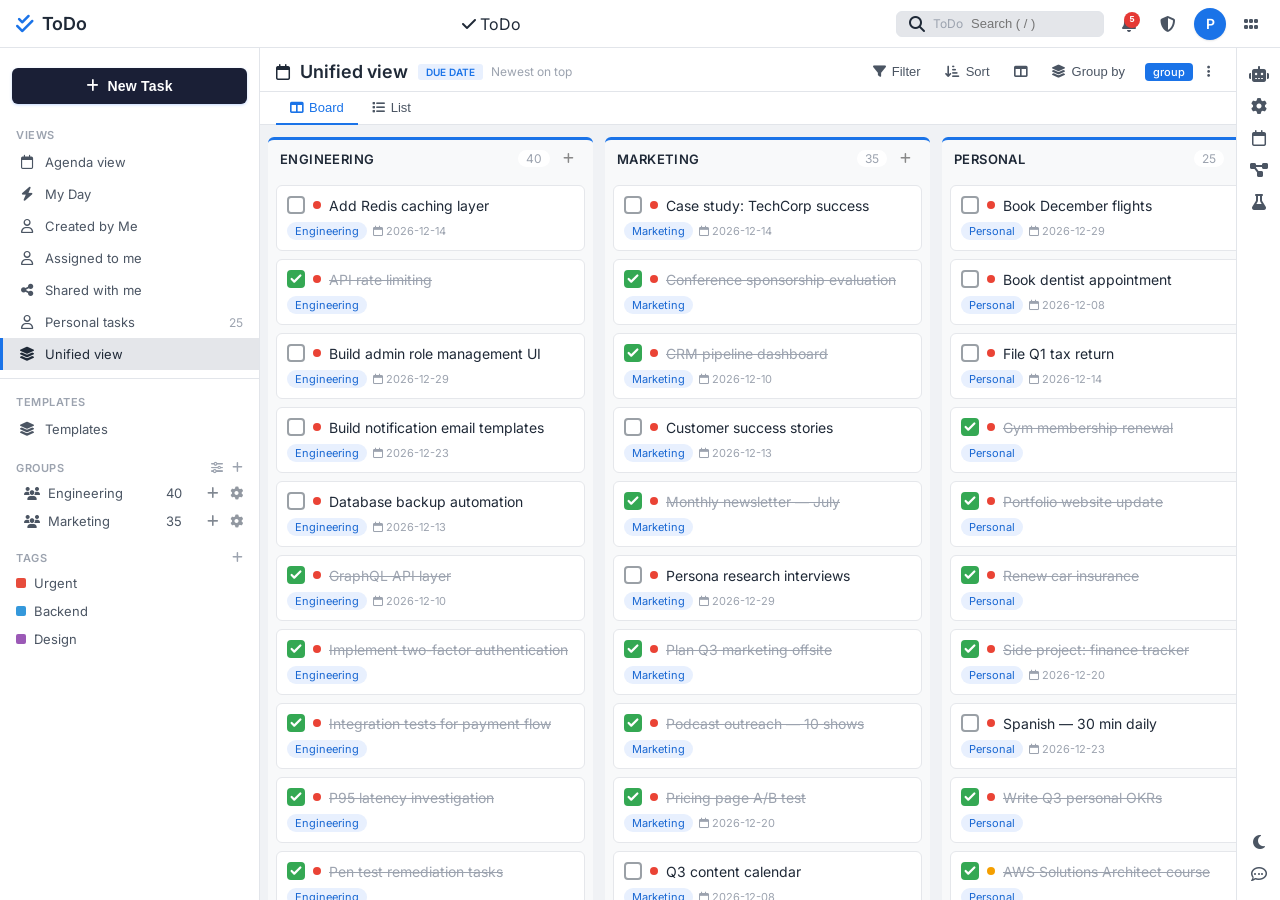
==== index.html @ c6b95e82 "Add no-cache meta tags to index.html Prevents the browser from serving a stale cached page (the app " ====
<!DOCTYPE html>
<html lang="en">
<head>
  <meta charset="UTF-8">
  <meta name="viewport" content="width=device-width, initial-scale=1.0">
  <meta http-equiv="Cache-Control" content="no-cache, no-store, must-revalidate">
  <meta http-equiv="Pragma" content="no-cache">
  <meta http-equiv="Expires" content="0">
  <title>ToDo</title>
  <link rel="stylesheet" href="styles.css?v=20260617d">
  <link rel="stylesheet" href="settings.css?v=20260617d">
  <link rel="stylesheet" href="approval.css?v=20260617d">
    <link rel="stylesheet" href="auth.css?v=20260617d">
  <link rel="stylesheet" href="admin.css?v=20260617d">
  <link rel="stylesheet" href="https://cdnjs.cloudflare.com/ajax/libs/font-awesome/6.5.1/css/all.min.css">
  <link rel="stylesheet" href="rbac.css?v=20260617d">
</head>
<body>
  <script>
    (function() {
      var t = localStorage.getItem('shadow-theme');
      if (t === 'dark') document.body.classList.add('dark-theme');
      else if (!t) localStorage.setItem('shadow-theme', 'light');
    })();
  </script>
  <header class="top-header">
    <div class="header-left">
      <i class="fa-solid fa-check-double logo-icon"></i>
      <span class="app-title">ToDo</span>
    </div>
    <div class="header-center">
      <div class="tab-bar">
        <span class="tab-item active"><i class="fa-solid fa-check"></i> ToDo</span>
      </div>
    </div>
    <div class="header-right">
      <div class="search-box">
        <i class="fa-solid fa-magnifying-glass"></i>
        <span>ToDo</span>
        <input type="text" placeholder="Search ( / )" id="searchInput">
      </div>
      <div class="notif-wrap">
              <button class="icon-btn" id="notifBellBtn" title="Notifications" aria-haspopup="true" aria-expanded="false"><i class="fa-solid fa-bell"></i><span class="badge" id="notifBadge" hidden>0</span></button>
              <div class="notif-panel" id="notifPanel" hidden role="menu" aria-label="Notifications">
                <div class="notif-header">
                  <span>Notifications</span>
                  <div class="notif-header-actions">
                    <button class="link-btn" id="notifMarkAllRead">Mark all read</button>
                    <button class="link-btn" id="notifClearAll">Clear</button>
                  </div>
                </div>
                <ul class="notif-list" id="notifList"></ul>
                <div class="notif-empty" id="notifEmpty">You're all caught up</div>
              </div>
            </div>
      <div class="avatar" title="Profile">P</div>
      <button class="icon-btn" title="Apps"><i class="fa-solid fa-grip"></i></button>
    </div>
  </header>
  <div class="app-container">
    <nav class="sidebar" id="sidebar">
      <button class="new-task-btn" id="newTaskBtn"><i class="fa-solid fa-plus"></i> New Task</button>
      <div class="sidebar-section">
        <div class="section-title">VIEWS</div>
        <div class="nav-item" data-view="agenda"><i class="fa-regular fa-calendar"></i> Agenda view</div>
        <div class="nav-item" data-view="myday"><i class="fa-solid fa-bolt"></i> My Day</div>
        <div class="nav-item" data-view="createdbyme"><i class="fa-regular fa-user"></i> Created by Me</div>
        <div class="nav-item" data-view="assignedtome"><i class="fa-regular fa-user"></i> Assigned to me</div>
        <div class="nav-item has-count" data-view="sharedwithme"><i class="fa-solid fa-share-nodes"></i> Shared with me <span class="count" id="sharedWithMeCount">0</span></div>
        <div class="nav-item has-count" data-view="personal"><i class="fa-regular fa-user"></i> Personal tasks <span class="count" id="personalCount">0</span></div>
        <div class="nav-item" data-view="unified"><i class="fa-solid fa-layer-group"></i> Unified view</div>
      </div>
      <div class="sidebar-section">
        <div class="section-title">GROUPS <span class="section-actions"><i class="fa-solid fa-sliders"></i> <i class="fa-solid fa-plus" id="addGroupBtn"></i></span></div>
        <div id="groupsList"></div>
      </div>
      <div class="sidebar-section">
        <div class="section-title">TAGS <span class="section-actions"><i class="fa-solid fa-plus" id="addTagBtn"></i></span></div>
        <div id="tagsList"></div>
      </div>
    </nav>
    <main class="main-content" id="mainContent">
      <div class="toolbar">
        <div class="toolbar-left">
          <i class="fa-regular fa-calendar"></i>
          <span class="view-title" id="viewTitle">Agenda</span>
          <span class="sort-info" id="sortInfo">
            <span class="sort-badge" id="sortLabel">DUE DATE</span>
            <span class="sort-direction">Newest on top</span>
          </span>
        </div>
        <div class="toolbar-right">
          <button class="toolbar-btn" id="filterBtn"><i class="fa-solid fa-filter"></i> Filter</button>
          <button class="toolbar-btn" id="sortBtn"><i class="fa-solid fa-arrow-down-short-wide"></i> Sort</button>
          <button class="toolbar-btn" id="manageFieldsBtn"><i class="fa-solid fa-table-columns"></i></button>
          <button class="toolbar-btn" id="groupByBtn" title="Group by" style="display:none"><i class="fa-solid fa-layer-group"></i> Group by</button><span class="sort-chip" id="groupByChip" style="display:none"></span><button class="toolbar-btn" id="moreActionsBtn"><i class="fa-solid fa-ellipsis-vertical"></i></button>
        </div>
      </div>
      <div class="view-tabs">
        <button class="view-tab active" data-viewtype="board"><i class="fa-solid fa-columns"></i> Board</button>
        <button class="view-tab" data-viewtype="list"><i class="fa-solid fa-list"></i> List</button>
      </div>
      <div class="board-view" id="boardView">
        <div class="board-columns" id="boardArea"></div>
      </div>
      <div class="list-view" id="listView" style="display:none;">
        <div class="list-header" id="listHeader">
          <div class="list-col task-title-col">TASK TITLE</div>
          <div class="list-col assignee-col">ASSIGNEE</div>
          <div class="list-col status-col">STATUS</div>
          <div class="list-col due-date-col">DUE DATE</div>
          <div class="list-col created-date-col">CREATED DATE</div>
          <div class="list-col category-col">CATEGORY</div>
        </div>
        <div id="listArea"><div class="list-body"></div></div>
      </div>
    </main>
    <!-- Task Detail Modal Overlay -->
    <!-- Task Detail Side Panel -->
<div class="task-detail-modal-overlay" id="taskDetailModalOverlay" style="display:none;"><div class="task-detail-panel" id="taskDetailPanel"><div class="tdp-header"><div class="tdp-header-actions"><button class="icon-btn" title="Repeat"><i class="fa-solid fa-repeat"></i></button><button class="icon-btn" id="detailAttachBtn" title="Attachments"><i class="fa-solid fa-paperclip"></i></button><button class="icon-btn" id="detailTagsBtn" title="Tags"><i class="fa-solid fa-tag"></i></button><button class="icon-btn" id="detailMoreBtn" title="More options"><i class="fa-solid fa-ellipsis-vertical"></i></button><button class="icon-btn" id="detailCloseBtn" title="Close"><i class="fa-solid fa-xmark"></i></button></div></div><div class="tdp-body"><h2 class="tdp-title" id="detailTitle" contenteditable="true" spellcheck="false">Task Title</h2><div class="tdp-meta-row"><span class="tdp-meta-label">Status</span><select class="tdp-select tdp-status-select" id="detailStatus"><option value="Open">Open</option><option value="In Progress">In Progress</option><option value="Fixed">Fixed</option><option value="Completed">Completed</option><option value="Closed">Closed</option></select></div><div class="tdp-meta-row"><span class="tdp-meta-label">Assignee</span><div class="tdp-assignee"><div class="avatar-sm" id="detailAssigneeAvatar"><div></div></div><span id="detailAssignee" class="tdp-assignee-name">Unassigned</span></div></div><div class="tdp-meta-row"><span class="tdp-meta-label">Start Date</span><div class="tdp-date-value clickable" id="detailStartDate">Not set</div></div><div class="tdp-meta-row"><span class="tdp-meta-label">Due Date</span><div class="tdp-date-value clickable" id="detailDueDate">Not set</div></div><div class="tdp-meta-row"><span class="tdp-meta-label">Group</span><button class="tdp-meta-chip" id="detailGroup">No group</button></div><div class="tdp-meta-row"><span class="tdp-meta-label">Category</span><button class="tdp-meta-chip" id="detailCategory">General</button></div><div class="tdp-meta-row"><span class="tdp-meta-label">Priority</span><button class="tdp-meta-chip tdp-priority-chip" id="detailPriority">None</button></div><div class="tdp-meta-row"><span class="tdp-meta-label">Tags</span><div id="detailTagsContainer"><span id="detailTagsDisplay"></span></div></div><div class="tdp-meta-row"><span class="tdp-meta-label">Reminder</span><button class="tdp-meta-chip" id="detailReminderBtn"><i class="fa-regular fa-calendar-check"></i> Set reminder</button></div><div class="tdp-meta-row" id="detailRecurrenceDisplay" style="display:none;"><span class="tdp-meta-label">Repeat</span><span class="tdp-meta-value"></span></div><div class="tdp-meta-row" id="detailReminderDisplay" style="display:none;"><span class="tdp-meta-label">Remind</span><span class="tdp-meta-value"></span></div><hr class="tdp-divider"/><div class="tdp-section"><div class="tdp-section-label"><i class="fa-solid fa-align-left"></i> Description</div><textarea id="detailDesc" class="tdp-textarea" placeholder="Add a description..." rows="3"></textarea></div><div class="tdp-section"><div class="tdp-section-label"><i class="fa-regular fa-note-sticky"></i> Notes</div><textarea id="detailNotes" class="tdp-textarea" placeholder="Add notes..." rows="3"></textarea></div><div class="tdp-section"><div class="tdp-section-label"><i class="fa-solid fa-paperclip"></i> Attachments</div><div id="detailAttachments" class="tdp-attachments-list"></div></div><div class="tdp-section"><div class="tdp-section-label"><i class="fa-solid fa-list-check"></i> Subtasks</div><ul id="subtasksList" class="tdp-subtasks-list"></ul><div class="tdp-add-subtask"><i class="fa-solid fa-plus"></i><input type="text" id="newSubtaskInput" class="tdp-subtask-input" placeholder="Add a subtask..."/></div></div><div class="tdp-section"><div class="tdp-section-label"><i class="fa-solid fa-clock-rotate-left"></i> Timeline</div><div id="timelineList" class="tdp-timeline-list"></div></div><div class="tdp-section tdp-invitee-section" id="invitees-bar"><button class="tdp-meta-chip" id="inviteeRefuseBtn" style="display:none;">Decline</button><button class="tdp-meta-chip tdp-invite-btn" id="inviteeAddBtn"><i class="fa-solid fa-user-plus"></i> Invite</button></div></div><div class="tdp-comment-bar"><div class="avatar-sm"><div></div></div><input type="text" id="commentInput" class="tdp-comment-input" placeholder="Write a comment..."/><button class="icon-btn tdp-emoji-btn" title="Emoji">&#128512;</button></div></div></div>
<aside class="right-sidebar">
      <button class="icon-btn" title="Ask Zia"><i class="fa-solid fa-robot"></i></button>
      <button class="icon-btn" id="settingsBtn" title="Settings" onclick="document.getElementById('settingsOverlay').style.display='flex'"><i class="fa-solid fa-gear"></i></button>
      <button class="icon-btn" title="Calendar"><i class="fa-regular fa-calendar"></i></button>
      <button class="icon-btn" title="Workflow" id="workflowBtn"><i class="fa-solid fa-diagram-project"></i></button>
      <button class="icon-btn" title="Playground" id="playgroundBtn"><i class="fa-solid fa-flask"></i></button>
      <div class="sidebar-spacer"></div>
      <button class="icon-btn theme-toggle" id="themeToggle" id="themeToggleBtn" title="Toggle theme"><i class="fa-solid fa-moon"></i></button>
      <button class="icon-btn" title="Feedback"><i class="fa-regular fa-comment-dots"></i></button>
    </aside>
  </div>
  <!-- New Task Modal -->
  <!-- Create / Edit Task Modal -->

<div class="modal-overlay" id="groupModal" style="display:none;">
    <div class="modal-content small-modal">
      <h3>Create Group</h3>
      <input type="text" id="groupNameInput" placeholder="Group name" class="modal-input">
      <div class="modal-footer"><button class="save-btn" id="saveGroupBtn">Create</button><button class="cancel-btn" id="cancelGroupBtn">Cancel</button></div>
    </div>
  </div>
  <div class="modal-overlay" id="tagModal" style="display:none;">
    <div class="modal-content small-modal">
      <h3>Create Tag</h3>
      <input type="text" id="tagNameInput" placeholder="Tag name" class="modal-input">
      <div class="color-picker">
        <span class="color-dot" data-color="#e67e22" style="background:#e67e22"></span>
        <span class="color-dot" data-color="#e74c3c" style="background:#e74c3c"></span>
        <span class="color-dot" data-color="#9b59b6" style="background:#9b59b6"></span>
        <span class="color-dot" data-color="#2ecc71" style="background:#2ecc71"></span>
        <span class="color-dot" data-color="#3498db" style="background:#3498db"></span>
        <span class="color-dot selected" data-color="#e67e22" style="background:#e67e22"></span>
      </div>
      <div class="modal-footer"><button class="save-btn" id="saveTagBtn">Create</button><button class="cancel-btn" id="cancelTagBtn">Cancel</button></div>
    </div>
  </div>
  <div class="dropdown-menu" id="sortDropdown" style="display:none;">
    <div class="dropdown-title">Sort by</div>
    <div class="dropdown-item" data-sort="dueDate">Due Date</div>
    <div class="dropdown-item" data-sort="createdTime">Created Time</div>
    <div class="dropdown-item" data-sort="priority">Priority</div>
    <div class="dropdown-item" data-sort="title">Title</div>
    <div class="dropdown-divider"></div>
    <div class="dropdown-item" data-direction="desc"><i class="fa-solid fa-arrow-down"></i> Newest on top</div>
    <div class="dropdown-item" data-direction="asc"><i class="fa-solid fa-arrow-up"></i> Oldest on top</div>
  </div>
  <div class="dropdown-menu" id="statusDropdown" style="display:none;">
    <div class="dropdown-item status-option" data-status="Open">Open</div>
    <div class="dropdown-item status-option" data-status="In Progress">In Progress</div>
    <div class="dropdown-item status-option" data-status="Fixed">Fixed</div>
    <div class="dropdown-item status-option" data-status="Closed">Closed</div>
  </div>
  <div class="dropdown-menu" id="priorityDropdown" style="display:none;">
    <div class="dropdown-item priority-option" data-priority="None">None</div>
    <div class="dropdown-item priority-option" data-priority="Low"><i class="fa-solid fa-exclamation" style="color:#3498db"></i> Low</div>
    <div class="dropdown-item priority-option" data-priority="Medium"><i class="fa-solid fa-exclamation" style="color:#e67e22"></i> Medium</div>
    <div class="dropdown-item priority-option" data-priority="High"><i class="fa-solid fa-exclamation" style="color:#e74c3c"></i> High</div>
  </div>
  <!-- New Task Modal -->
<div id="taskModal">
  <div class="ntm-box">
    <div class="ntm-topbar">
      <div class="ntm-status-wrap" id="ntmStatusWrap">
        <button class="ntm-status-btn" id="ntmStatusBtn">Open <i class="fa-solid fa-chevron-down" style="font-size:9px"></i></button>
        <div class="ntm-status-menu" id="ntmStatusMenu">
          <input class="ntm-status-search" id="ntmStatusSearch" placeholder="Search status..." type="text">
          <div id="ntmStatusList"></div>
        </div>
      </div>
      <div class="ntm-assignee-chip" id="ntmAssigneeChip">
        <div id="ntmAssigneeAvatar" style="width:28px;height:28px;border-radius:50%;display:flex;align-items:center;justify-content:center;font-weight:600;font-size:12px;color:#fff;background:#4285f4;flex-shrink:0">P</div>
        <div class="ntm-assignee-label"><span>Assigned to</span><strong id="ntmAssigneeName">Pradeep</strong></div>
      </div>
      <div class="ntm-date-chip">
        <span>Start Date</span>
        <span class="ntm-date-val" id="ntmStartVal">Yet to set</span>
      </div>
      <div class="ntm-divider"></div>
      <div class="ntm-date-chip">
        <span>Due Date</span>
        <span class="ntm-date-val" id="ntmDueVal">Yet to set</span>
      </div>
      <div class="ntm-topbar-spacer"></div>
      <div class="ntm-topbar-actions">
        <div class="ntm-tag-btn-wrap">
          <button class="ntm-icon-btn" id="ntmTagBtn" title="Tags"><i class="fa-solid fa-tag"></i></button>
          <div class="ntm-tags-dropdown" id="ntmTagsDropdown">
            <input class="ntm-tags-search" id="ntmTagsSearch" placeholder="Search tags..." type="text">
            <div id="ntmTagsList"></div>
          </div>
        </div>
        <button class="ntm-icon-btn" id="modalRecurBtn" title="Recurrence"><i class="fa-solid fa-repeat"></i></button>
        <button class="ntm-icon-btn" id="modalAttachBtn" title="Attach file"><i class="fa-solid fa-paperclip"></i></button>
        <button class="ntm-icon-btn" id="ntmMoreBtn" title="More options"><i class="fa-solid fa-chevron-down"></i></button>
        <button class="ntm-icon-btn" id="ntmFavBtn" title="Favourite"><i class="fa-regular fa-heart"></i></button>
      </div>
      <button class="ntm-close-btn" id="closeModalBtn" title="Close"><i class="fa-solid fa-xmark"></i></button>
    </div>
    <div class="ntm-body">
      <div class="ntm-title-row">
        <i class="fa-regular fa-envelope ntm-title-icon"></i>
        <input type="text" class="ntm-title-input" id="modalTaskTitle" placeholder="Task Title, @mention assignee">
      </div>
      <div class="ntm-tags-bar" id="ntmTagsBar" style="padding-left:25px;margin-bottom:6px;"></div>
      <div class="ntm-chips-row">
        <span class="ntm-chip-label">in</span>
        <div style="position:relative">
          <button class="ntm-group-chip" id="ntmGroupBtn">
            <i class="fa-solid fa-users" style="font-size:10px"></i>
            <span id="ntmGroupLabel">Personal tasks</span>
            <i class="fa-solid fa-chevron-down ntm-chip-caret"></i>
          </button>
          <div class="ntm-dropdown" id="ntmGroupDropdown">
            <input class="ntm-dropdown-search" id="ntmGroupSearch" placeholder="Search groups..." type="text">
            <div id="ntmGroupList"></div>
          </div>
        </div>
        <span class="ntm-chip-sep">|</span>
        <span class="ntm-chip-label">under</span>
        <div style="position:relative">
          <button class="ntm-cat-chip" id="ntmCatBtn">
            <span id="ntmCatLabel">General</span>
            <i class="fa-solid fa-chevron-down ntm-chip-caret"></i>
          </button>
          <div class="ntm-dropdown" id="ntmCatDropdown">
            <input class="ntm-dropdown-search" id="ntmCatSearch" placeholder="Search categories..." type="text">
            <div id="ntmCatList"></div>
          </div>
        </div>
        <span class="ntm-chip-dot">*</span>
        <div style="position:relative">
          <button class="ntm-priority-chip" id="ntmPriorityBtn">
            <i class="fa-solid fa-circle-exclamation ntm-priority-icon medium" id="ntmPriorityIcon"></i>
            <span id="ntmPriorityLabel">Medium</span>
            <i class="fa-solid fa-chevron-down ntm-chip-caret"></i>
          </button>
          <div class="ntm-dropdown" id="ntmPriorityDropdown" style="min-width:130px">
            <div class="ntm-dropdown-item" data-val="High"><i class="fa-solid fa-circle-exclamation" style="color:#e53e3e"></i> High</div>
            <div class="ntm-dropdown-item" data-val="Medium"><i class="fa-solid fa-circle-exclamation" style="color:#e67e22"></i> Medium</div>
            <div class="ntm-dropdown-item" data-val="Low"><i class="fa-solid fa-circle-exclamation" style="color:#999"></i> Low</div>
            <div class="ntm-dropdown-item" data-val="None"><i class="fa-regular fa-circle" style="color:#999"></i> None</div>
          </div>
        </div>
        <span class="ntm-chip-sep">|</span>
        <button class="ntm-reminder-chip" id="modalReminderBtn">
          <i class="fa-regular fa-clock"></i>
          <span id="ntmReminderLabel">Set reminder</span>
        </button>
      </div>
      <div class="ntm-section">
        <div class="ntm-section-header"><i class="fa-solid fa-align-left"></i><span>Description</span></div>
        <textarea class="ntm-desc-textarea" id="modalDesc" placeholder="Description"></textarea>
      </div>
      <div class="ntm-section">
        <div class="ntm-subtasks-header">
          <i class="fa-solid fa-list-check" style="color:var(--text-muted);font-size:13px"></i>
          <span>Subtasks</span>
          <button class="ntm-subtask-add-btn" id="ntmSubtaskAddBtn" title="Add subtask">+</button>
        </div>
        <div id="ntmSubtasksList"></div>
        <div class="ntm-subtask-row-input">
          <span class="ntm-subtask-plus">+</span>
          <input type="text" class="ntm-subtask-input" id="modalSubtaskInput" placeholder="Subtask Title, @mention assignee">
          <div class="ntm-subtask-assignee-chip" id="ntmSubtaskAssignee">
            <div id="ntmSubtaskAvatar" style="width:22px;height:22px;border-radius:50%;display:flex;align-items:center;justify-content:center;font-size:10px;font-weight:600;color:#fff;background:#4285f4;flex-shrink:0">P</div>
            <span id="ntmSubtaskAssigneeName">Pradeep</span>
          </div>
        </div>
      </div>
    </div>
    <div class="ntm-footer">
      <button class="ntm-save-btn" id="modalSaveBtn">Save</button>
      <button class="ntm-cancel-btn" id="modalCancelBtn">Cancel</button>
    </div>
  </div>
  <select id="modalGroup" class="ntm-hidden"><option value="">Personal tasks</option></select>
  <select id="modalCategory" class="ntm-hidden"></select>
  <select id="modalAssignee" class="ntm-hidden"></select>
  <select id="modalPriority" class="ntm-hidden">
    <option value="High">High</option>
    <option value="Medium" selected>Medium</option>
    <option value="Low">Low</option>
    <option value="None">None</option>
  </select>
  <input type="hidden" id="modalStatus" value="Open">
  <button id="modalStatusBtn" class="ntm-hidden"></button>
  <button id="modalTagBtn" class="ntm-hidden"></button>
  <button id="modalAddSubtaskBtn" class="ntm-hidden"></button>
  <div id="modalSubtasksList" class="ntm-hidden"></div>
  <div id="modalTagsContainer" class="ntm-hidden"></div>
  <div class="ntm-assignee-modal" id="ntmAssigneeModal">
    <div class="ntm-assignee-modal-title">Assignees</div>
    <input class="ntm-assignee-search" id="ntmAssigneeSearch" placeholder="Select up to 5 assignees" type="text">
    <div id="ntmAssigneeList"></div>
  </div>
</div>
    <script src="local-backend.js?v=20260617d"></script>
    <script src="shadow-auth-gate.js?v=20260617d"></script>
  <script src="approval-backend.js?v=20260617d"></script>
  <script src="approval-ui.js?v=20260617d"></script>
  <script src="agenda-view.js?v=20260617d"></script>
  <script src="myday-view.js?v=20260617d"></script>
  <script src="createdbyme-view.js?v=20260617d"></script>
  <script src="app.js?v=20260617d"></script>
  <script src="group-ui.js?v=20260617d"></script>
    <script src="auth.js?v=20260617d"></script>
    <script src="onboarding.js?v=20260617d"></script>
      <script src="task-enhancements.js?v=20260617d"></script>
  <script src="workflow-engine.js?v=20260617d"></script>
  <script src="workflow-builder.js?v=20260617d"></script>
  <script src="shadow-workflow-patch.js?v=20260617d"></script>
  <script src="shadow-workflow-backend.js?v=20260617d"></script>
 <script src="rbac.js?v=20260617d"></script>
<script src="shadow-db-patch.js?v=20260617d"></script>
  <script src="theme.js?v=20260617d"></script>
  <script src="admin.js?v=20260617d"></script>

  </script>

  <div class="settings-overlay" id="settingsOverlay" style="display:none;">
        <div class="settings-dialog">
            <!-- Close button -->
            <button class="settings-close-btn" id="closeSettings" title="Close">&times;</button>
            
            <!-- Settings Left Sidebar -->
            <div class="settings-sidebar">
                <div class="settings-sidebar-header">
                    <h2>ToDo</h2>
                </div>
                <div class="settings-search">
                    <svg width="16" height="16" viewBox="0 0 24 24" fill="none" stroke="currentColor" stroke-width="2">
                        <circle cx="11" cy="11" r="8"/>
                        <path d="M21 21l-4.35-4.35"/>
                    </svg>
                    <input type="text" placeholder="Search" id="settingsSearch">
                </div>
                
                <div class="settings-nav-section">
                    <div class="settings-nav-label">GENERAL</div>
                    <div class="settings-nav-tree">
                        <div class="settings-nav-item active" data-section="system">
                            <svg width="16" height="16" viewBox="0 0 24 24" fill="none" stroke="currentColor" stroke-width="2">
                                <rect x="2" y="3" width="20" height="14" rx="2" ry="2"/>
                                <line x1="8" y1="21" x2="16" y2="21"/>
                                <line x1="12" y1="17" x2="12" y2="21"/>
                            </svg>
                            <span>System</span>
                        </div>
                        <div class="settings-nav-item" data-section="keyboard">
                            <svg width="16" height="16" viewBox="0 0 24 24" fill="none" stroke="currentColor" stroke-width="2">
                                <rect x="2" y="4" width="20" height="16" rx="2" ry="2"/>
                                <path d="M6 8h.01M10 8h.01M14 8h.01M18 8h.01M8 12h.01M12 12h.01M16 12h.01M7 16h10"/>
                            </svg>
                            <span>Keyboard Shortcuts</span>
                        </div>
                    </div>
                </div>
                
                <div class="settings-nav-divider"></div>
                
                <div class="settings-nav-section">
                    <div class="settings-nav-label">GROUPS</div>
                    <div class="settings-nav-tree">
                        <div class="settings-nav-item" data-section="groups">
                            <svg width="16" height="16" viewBox="0 0 24 24" fill="none" stroke="currentColor" stroke-width="2">
                                <path d="M17 21v-2a4 4 0 0 0-4-4H5a4 4 0 0 0-4 4v2"/>
                                <circle cx="9" cy="7" r="4"/>
                                <path d="M23 21v-2a4 4 0 0 0-3-3.87"/>
                                <path d="M16 3.13a4 4 0 0 1 0 7.75"/>
                            </svg>
                            <span>Groups</span>
                        </div>
                        <div class="settings-nav-item" data-section="notification">
                            <i class="fa-solid fa-bell" style="width:16px;font-size:13px"></i>
                            <span>Notification</span>
                        </div>
                    </div>
                </div>
            </div>
            
            <!-- Settings Content Area -->
            <div class="settings-content">
                <!-- System Section -->
                <div class="settings-section active" id="section-system">
                    <div class="settings-section-header">
                        <h1>System</h1>
                    </div>
                    <div class="settings-section-body">
                        <!-- While starting up -->
                        <div class="settings-block">
                            <div class="settings-block-title">While starting up</div>
                            <div class="settings-radio-group">
                                <label class="settings-radio">
                                    <input type="radio" name="startup" value="landme" checked>
                                    <span class="radio-custom"></span>
                                    <span>Land me in</span>
                                </label>
                                <select class="settings-select inline-select" id="startupView">
                                    <option value="agenda" selected>Agenda view</option>
                                    <option value="myday">My Day</option>
                                    <option value="created">Created by Me</option>
                                    <option value="assigned">Assigned to me</option>
                                    <option value="shared">Shared with me</option>
                                    <option value="personal">Personal tasks</option>
                                </select>
                            </div>
                            <div class="settings-radio-group">
                                <label class="settings-radio">
                                    <input type="radio" name="startup" value="continue">
                                    <span class="radio-custom"></span>
                                    <span>Continue from where I left off</span>
                                </label>
                            </div>
                        </div>
                        
                        <!-- Display Language -->
                        <div class="settings-block">
                            <div class="settings-block-title">Display language</div>
                            <select class="settings-select" id="displayLanguage">
                                <option value="en" selected>English</option>
                                <option value="es">Spanish</option>
                                <option value="fr">French</option>
                                <option value="de">German</option>
                                <option value="ja">Japanese</option>
                                <option value="zh">Chinese</option>
                            </select>
                        </div>
                        
                        <!-- Font Options -->
                        <div class="settings-block">
                            <h3 class="settings-block-heading">Font options</h3>
                            <div class="font-preview" id="fontPreview">Hi, User</div>
                            <div class="font-options-row">
                                <div class="font-option">
                                    <div class="font-option-label">Font family</div>
                                    <select class="settings-select" id="fontFamily">
                                        <option value="Lato" selected>Lato</option>
                                        <option value="Roboto">Roboto</option>
                                        <option value="Open Sans">Open Sans</option>
                                        <option value="Inter">Inter</option>
                                        <option value="Arial">Arial</option>
                                    </select>
                                </div>
                                <div class="font-option">
                                    <div class="font-option-label">Font size</div>
                                    <select class="settings-select" id="fontSize">
                                        <option value="browser" selected>Browser</option>
                                        <option value="small">Small</option>
                                        <option value="medium">Medium</option>
                                        <option value="large">Large</option>
                                    </select>
                                </div>
                            </div>
                        </div>
                        
                        <!-- Theme -->
                        <div class="settings-block">
                            <h3 class="settings-block-heading">Theme</h3>
                            <div class="settings-block-subtitle">Left panel</div>
                            <div class="theme-panels">
                                <label class="theme-panel-option selected">
                                    <div class="theme-panel-preview dark-preview">
                                        <div class="panel-line accent"></div>
                                        <div class="panel-line"></div>
                                        <div class="panel-line short"></div>
                                        <div class="panel-line"></div>
                                    </div>
                                    <input type="radio" name="leftPanel" value="dark" checked>
                                    <span>Dark</span>
                                </label>
                                <label class="theme-panel-option">
                                    <div class="theme-panel-preview light-preview">
                                        <div class="panel-line accent"></div>
                                        <div class="panel-line"></div>
                                        <div class="panel-line short"></div>
                                        <div class="panel-line"></div>
                                    </div>
                                    <input type="radio" name="leftPanel" value="light">
                                    <span>Light</span>
                                </label>
                                <label class="theme-panel-option">
                                    <div class="theme-panel-preview white-preview">
                                        <div class="panel-line accent"></div>
                                        <div class="panel-line"></div>
                                        <div class="panel-line short"></div>
                                        <div class="panel-line"></div>
                                    </div>
                                    <input type="radio" name="leftPanel" value="white">
                                    <span>White</span>
                                </label>
                            </div>
                            
                            <div class="settings-block-subtitle">Theme color</div>
                            <div class="theme-colors">
                                <label class="theme-color-option">
                                    <input type="radio" name="themeColor" value="cobalt" checked>
                                    <span class="color-circle" style="background: #4285f4;">
                                        <svg class="check-icon" viewBox="0 0 24 24" width="14" height="14"><path d="M9 16.17L4.83 12l-1.42 1.41L9 19 21 7l-1.41-1.41z" fill="white"/></svg>
                                    </span>
                                </label>
                                <label class="theme-color-option">
                                    <input type="radio" name="themeColor" value="fern">
                                    <span class="color-circle" style="background: #0f9d58;">
                                        <svg class="check-icon" viewBox="0 0 24 24" width="14" height="14"><path d="M9 16.17L4.83 12l-1.42 1.41L9 19 21 7l-1.41-1.41z" fill="white"/></svg>
                                    </span>
                                </label>
                                <label class="theme-color-option">
                                    <input type="radio" name="themeColor" value="tangerine">
                                    <span class="color-circle" style="background: #f4b400;">
                                        <svg class="check-icon" viewBox="0 0 24 24" width="14" height="14"><path d="M9 16.17L4.83 12l-1.42 1.41L9 19 21 7l-1.41-1.41z" fill="white"/></svg>
                                    </span>
                                </label>
                                <label class="theme-color-option">
                                    <input type="radio" name="themeColor" value="cardinal">
                                    <span class="color-circle" style="background: #db4437;">
                                        <svg class="check-icon" viewBox="0 0 24 24" width="14" height="14"><path d="M9 16.17L4.83 12l-1.42 1.41L9 19 21 7l-1.41-1.41z" fill="white"/></svg>
                                    </span>
                                </label>
                                <label class="theme-color-option">
                                    <input type="radio" name="themeColor" value="storm">
                                    <span class="color-circle" style="background: #9e9e9e;">
                                        <svg class="check-icon" viewBox="0 0 24 24" width="14" height="14"><path d="M9 16.17L4.83 12l-1.42 1.41L9 19 21 7l-1.41-1.41z" fill="white"/></svg>
                                    </span>
                                </label>
                                <label class="theme-color-option">
                                    <input type="radio" name="themeColor" value="vintage">
                                    <span class="color-circle" style="background: #e8a735;">
                                        <svg class="check-icon" viewBox="0 0 24 24" width="14" height="14"><path d="M9 16.17L4.83 12l-1.42 1.41L9 19 21 7l-1.41-1.41z" fill="white"/></svg>
                                    </span>
                                </label>
                            </div>
                        </div>
                        
                        <!-- Appearance -->
                        <div class="settings-block">
                            <div class="settings-block-title">Appearance</div>
                            <div class="settings-radio-group">
                                <label class="settings-radio">
                                    <input type="radio" name="appearance" value="system">
                                    <span class="radio-custom"></span>
                                    <span>Use system settings</span>
                                </label>
                            </div>
                            <div class="settings-radio-group">
                                <label class="settings-radio">
                                    <input type="radio" name="appearance" value="light">
                                    <span class="radio-custom"></span>
                                    <span>Light mode</span>
                                </label>
                            </div>
                            <div class="settings-radio-group">
                                <label class="settings-radio">
                                    <input type="radio" name="appearance" value="night" checked>
                                    <span class="radio-custom"></span>
                                    <span>Night mode</span>
                                </label>
                            </div>
                        </div>
                        
                        <!-- Banner message -->
                        <div class="settings-block">
                            <h3 class="settings-block-heading">Banner message</h3>
                            <label class="settings-checkbox">
                                <input type="checkbox" id="bannerMessages" checked>
                                <span class="checkbox-custom"></span>
                                <span>Show banner messages</span>
                            </label>
                            <div class="settings-info-note">
                                If you disable this, you might miss important service updates or messages from Zoho.
                            </div>
                        </div>
                        
                        <!-- Secure downloads -->
                        <div class="settings-block">
                            <h3 class="settings-block-heading">Secure your downloads</h3>
                            <label class="settings-checkbox">
                                <input type="checkbox" id="secureDownloads">
                                <span class="checkbox-custom"></span>
                                <span>Secure all attachment downloads or file exports with passwords</span>
                            </label>
                        </div>
                    </div>
                </div>
                
                <!-- Keyboard Shortcuts Section -->
                <div class="settings-section" id="section-keyboard">
                    <div class="settings-section-header">
                        <h1>Keyboard Shortcuts</h1>
                        <div class="shortcuts-header-actions">
                            <label class="toggle-switch">
                                <input type="checkbox" id="shortcutsToggle" checked>
                                <span class="toggle-slider"></span>
                            </label>
                            <span class="toggle-label">On</span>
                            <button class="settings-text-btn" id="printShortcuts">
                                <svg width="14" height="14" viewBox="0 0 24 24" fill="none" stroke="currentColor" stroke-width="2">
                                    <polyline points="6 9 6 2 18 2 18 9"/>
                                    <path d="M6 18H4a2 2 0 0 1-2-2v-5a2 2 0 0 1 2-2h16a2 2 0 0 1 2 2v5a2 2 0 0 1-2 2h-2"/>
                                    <rect x="6" y="14" width="12" height="8"/>
                                </svg>
                                Print Shortcuts
                            </button>
                            <span class="header-divider">ÃÂÃÂÃÂÃÂÃÂÃÂÃÂÃÂÃÂÃÂÃÂÃÂÃÂÃÂÃÂÃÂÃÂÃÂÃÂÃÂÃÂÃÂÃÂÃÂÃÂÃÂÃÂÃÂÃÂÃÂÃÂÃÂÃÂÃÂÃÂÃÂÃÂÃÂÃÂÃÂÃÂÃÂÃÂÃÂÃÂÃÂÃÂÃÂÃÂÃÂÃÂÃÂÃÂÃÂÃÂÃÂÃÂÃÂÃÂÃÂÃÂÃÂÃÂÃÂÃÂÃÂÃÂÃÂÃÂÃÂÃÂÃÂÃÂÃÂÃÂÃÂÃÂÃÂÃÂÃÂÃÂÃÂÃÂÃÂÃÂÃÂÃÂÃÂÃÂÃÂÃÂÃÂÃÂÃÂÃÂÃÂÃÂÃÂÃÂÃÂÃÂÃÂÃÂÃÂÃÂÃÂÃÂÃÂÃÂÃÂÃÂÃÂÃÂÃÂÃÂÃÂÃÂÃÂÃÂÃÂÃÂÃÂÃÂÃÂÃÂÃÂÃÂÃÂ·</span>
                            <button class="settings-text-btn" id="resetShortcuts">
                                <svg width="14" height="14" viewBox="0 0 24 24" fill="none" stroke="currentColor" stroke-width="2">
                                    <polyline points="1 4 1 10 7 10"/>
                                    <path d="M3.51 15a9 9 0 1 0 2.13-9.36L1 10"/>
                                </svg>
                                Reset Shortcuts
                            </button>
                            <select class="settings-select small-select" id="shortcutPreset">
                                <option value="zoho">Zoho</option>
                                <option value="gmail">Gmail</option>
                                <option value="outlook">Outlook</option>
                            </select>
                        </div>
                    </div>
                    <div class="shortcuts-info">
                        <svg width="16" height="16" viewBox="0 0 24 24" fill="none" stroke="currentColor" stroke-width="2">
                            <circle cx="12" cy="12" r="10"/>
                            <line x1="12" y1="16" x2="12" y2="12"/>
                            <line x1="12" y1="8" x2="12.01" y2="8"/>
                        </svg>
                        <span>To <strong>customize</strong> shortcuts, just <strong>click on any keyboard shortcut</strong> and edit it to your convenience.</span>
                    </div>
                    <div class="shortcuts-container">
                        <div class="shortcuts-group">
                            <h2 class="shortcuts-group-title">Global Shortcuts</h2>
                            <h3 class="shortcuts-category">New Creation</h3>
                            <div class="shortcut-item">
                                <div class="shortcut-keys">
                                    <kbd>c</kbd><kbd>t</kbd>
                                </div>
                                <span class="shortcut-desc">Create Task</span>
                            </div>
                        </div>
                        <div class="shortcuts-group">
                            <h3 class="shortcuts-category">Search Shortcuts</h3>
                            <div class="shortcut-item">
                                <div class="shortcut-keys">
                                    <kbd>/</kbd>
                                </div>
                                <span class="shortcut-desc">Contextual Search</span>
                            </div>
                            <div class="shortcut-item">
                                <div class="shortcut-keys">
                                    <kbd>/</kbd><kbd>t</kbd>
                                </div>
                                <span class="shortcut-desc">Task Search</span>
                            </div>
                            <div class="shortcut-item">
                                <div class="shortcut-keys">
                                    <kbd>/</kbd><kbd>q</kbd>
                                </div>
                                <span class="shortcut-desc">Quick Access</span>
                            </div>
                        </div>
                        <div class="shortcuts-group">
                            <h3 class="shortcuts-category">Notification Shortcuts</h3>
                            <div class="shortcut-item">
                                <div class="shortcut-keys">
                                    <kbd>Opt</kbd><kbd>n</kbd>
                                </div>
                                <span class="shortcut-desc">Notification</span>
                            </div>
                        </div>
                    </div>
                </div>
                
                <!-- Groups Section -->
                <div class="settings-section" id="section-groups">
                    <!-- Groups List View -->
                    <div id="groupsListView">
                        <div class="settings-section-header groups-header">
                            <div class="groups-header-left">
                                <h1>Groups</h1>
                                <span class="groups-count" id="groupsCount">6 Groups</span>
                            </div>
                            <div class="groups-header-right">
                                <button class="settings-text-btn create-group-btn" id="createGroupBtn">
                                    <svg width="14" height="14" viewBox="0 0 24 24" fill="none" stroke="currentColor" stroke-width="2">
                                        <line x1="12" y1="5" x2="12" y2="19"/>
                                        <line x1="5" y1="12" x2="19" y2="12"/>
                                    </svg>
                                    Create new group
                                </button>
                                <div class="groups-search">
                                    <svg width="14" height="14" viewBox="0 0 24 24" fill="none" stroke="currentColor" stroke-width="2">
                                        <circle cx="11" cy="11" r="8"/>
                                        <path d="M21 21l-4.35-4.35"/>
                                    </svg>
                                    <input type="text" placeholder="Search" id="groupsSearch">
                                </div>
                            </div>
                        </div>
                        
                        <!-- Groups Filters -->
                        <div class="groups-layout">
                            <div class="groups-filters">
                                <div class="filter-section">
                                    <div class="filter-title">
                                        <span>Type</span>
                                        <svg width="12" height="12" viewBox="0 0 24 24" fill="none" stroke="currentColor" stroke-width="2"><polyline points="18 15 12 9 6 15"/></svg>
                                    </div>
                                    <div class="filter-options">
                                        <label class="settings-radio"><input type="radio" name="groupType" value="all" checked><span class="radio-custom"></span><span>All</span></label>
                                        <label class="settings-radio"><input type="radio" name="groupType" value="personal"><span class="radio-custom"></span><span>Personal groups</span></label>
                                        <label class="settings-radio"><input type="radio" name="groupType" value="org-email"><span class="radio-custom"></span><span>Organization email groups</span></label>
                                        <label class="settings-radio"><input type="radio" name="groupType" value="org-no-email"><span class="radio-custom"></span><span>Organization groups (without email)</span></label>
                                    </div>
                                </div>
                                <div class="filter-section">
                                    <div class="filter-title">
                                        <span>Role</span>
                                        <svg width="12" height="12" viewBox="0 0 24 24" fill="none" stroke="currentColor" stroke-width="2"><polyline points="18 15 12 9 6 15"/></svg>
                                    </div>
                                    <div class="filter-options">
                                        <label class="settings-radio"><input type="radio" name="groupRole" value="all" checked><span class="radio-custom"></span><span>All</span></label>
                                        <label class="settings-radio"><input type="radio" name="groupRole" value="owner"><span class="radio-custom"></span><span>Owner</span></label>
                                        <label class="settings-radio"><input type="radio" name="groupRole" value="moderator"><span class="radio-custom"></span><span>Moderator</span></label>
                                        <label class="settings-radio"><input type="radio" name="groupRole" value="member"><span class="radio-custom"></span><span>Member</span></label>
                                    </div>
                                </div>
                                <div class="filter-section">
                                    <div class="filter-title">
                                        <span>Streams status</span>
                                        <svg width="12" height="12" viewBox="0 0 24 24" fill="none" stroke="currentColor" stroke-width="2"><polyline points="18 15 12 9 6 15"/></svg>
                                    </div>
                                    <div class="filter-options">
                                        <label class="settings-checkbox"><input type="checkbox" name="streamsEnabled"><span class="checkbox-custom"></span><span>Enabled groups</span></label>
                                        <label class="settings-checkbox"><input type="checkbox" name="streamsDisabled"><span class="checkbox-custom"></span><span>Disabled groups</span></label>
                                        <label class="settings-checkbox"><input type="checkbox" name="streamsHidden"><span class="checkbox-custom"></span><span>Hidden groups</span></label>
                                    </div>
                                </div>
                            </div>
                            
                            <!-- Groups Grid -->
                            <div class="groups-grid" id="groupsGrid">
                                <!-- Groups will be populated by JS -->
                            </div>
                        </div>
                    </div>
                    
                    <!-- Group Detail View (hidden by default) -->
                    <div id="groupDetailView" class="hidden">
                        <div class="group-detail-header">
                            <button class="back-btn" id="backToGroups">
                                <svg width="20" height="20" viewBox="0 0 24 24" fill="none" stroke="currentColor" stroke-width="2"><polyline points="15 18 9 12 15 6"/></svg>
                            </button>
                            <h1 id="groupDetailName">Group Name</h1>
                        </div>
                        <div class="group-detail-tabs">
                            <button class="group-tab active" data-tab="general">General</button>
                            <button class="group-tab" data-tab="members">Members</button>
                            <button class="group-tab" data-tab="taskSettings">Task Settings</button>
                        </div>
                        
                        <!-- General Tab -->
                        <div class="group-tab-content active" id="tab-general">
                            <div class="settings-block">
                                <div class="settings-block-title">Group Image</div>
                                <div class="group-image-placeholder">
                                    <svg width="48" height="48" viewBox="0 0 24 24" fill="none" stroke="currentColor" stroke-width="1.5">
                                        <path d="M17 21v-2a4 4 0 0 0-4-4H5a4 4 0 0 0-4 4v2"/>
                                        <circle cx="9" cy="7" r="4"/>
                                        <path d="M23 21v-2a4 4 0 0 0-3-3.87"/>
                                        <path d="M16 3.13a4 4 0 0 1 0 7.75"/>
                                    </svg>
                                </div>
                            </div>
                            <div class="settings-block">
                                <div class="settings-block-title">Group Name</div>
                                <div class="group-detail-value" id="groupNameValue">--</div>
                            </div>
                            <div class="settings-block">
                                <div class="settings-block-title">Streams Enabled</div>
                                <div class="group-detail-value" id="groupStreamsValue">Yes</div>
                            </div>
                            <div class="settings-block">
                                <label class="settings-checkbox">
                                    <input type="checkbox" id="hideGroup">
                                    <span class="checkbox-custom"></span>
                                    <span>Hide group</span>
                                </label>
                            </div>
                        </div>
                        
                        <!-- Members Tab -->
                        <div class="group-tab-content" id="tab-members">
                            <div class="members-search">
                                <svg width="16" height="16" viewBox="0 0 24 24" fill="none" stroke="currentColor" stroke-width="2">
                                    <circle cx="11" cy="11" r="8"/>
                                    <path d="M21 21l-4.35-4.35"/>
                                </svg>
                                <input type="text" placeholder="Search for members by name or email" id="membersSearch">
                            </div>
                            <div class="members-count" id="membersCount">0 Members</div>
                            <div class="members-list" id="membersList">
                                <!-- Members populated by JS -->
                            </div>
                        </div>
                        
                        <!-- Task Settings Tab -->
                        <div class="group-tab-content" id="tab-taskSettings">
                            <div class="task-settings-layout">
                                <div class="task-settings-nav">
                                    <div class="task-settings-nav-item active" data-tsection="category">Category</div>
                                    <div class="task-settings-nav-item" data-tsection="status">Status</div>
                                    <div class="task-settings-nav-item" data-tsection="assignee">Assignee</div>
                                    <div class="task-settings-nav-item" data-tsection="tags">Tags</div>
                                    <div class="task-settings-nav-item" data-tsection="customFields">Custom fields</div>
                                    <div class="task-settings-nav-item" data-tsection="otherSettings">Other settings</div>
                <div class="task-settings-nav-item" data-tsection="approvals">Rules & Approvals</div>
                                </div>
                                <div class="task-settings-content">
                                    <!-- Category -->
                                    <div class="task-settings-section active" id="tsection-category">
                                        <h2>Category</h2>
                                        <p class="settings-description">Create, manage, and rearrange task categories. This order will be reflected in the Board/List view when grouped by category.</p>
                                        <div class="settings-list-search">
                                            <svg width="14" height="14" viewBox="0 0 24 24" fill="none" stroke="currentColor" stroke-width="2"><circle cx="11" cy="11" r="8"/><path d="M21 21l-4.35-4.35"/></svg>
                                            <input type="text" placeholder="Search or Create a new category">
                                        </div>
                                        <div class="settings-item-list" id="categoryList">
                                            <!-- Categories populated by JS -->
                                        </div>
                                    </div>
                                    <!-- Status -->
                                    <div class="task-settings-section" id="tsection-status">
                                        <h2>Status</h2>
                                        <p class="settings-description">Manage and rearrange task status. This order will be reflected in the Board/List view when grouped by status.</p>
                                        <div class="settings-list-search">
                                            <svg width="14" height="14" viewBox="0 0 24 24" fill="none" stroke="currentColor" stroke-width="2"><circle cx="11" cy="11" r="8"/><path d="M21 21l-4.35-4.35"/></svg>
                                            <input type="text" placeholder="Search status">
                                        </div>
                                        <div class="settings-item-list" id="statusList"></div>
                                    </div>
                                    <!-- Assignee -->
                                    <div class="task-settings-section" id="tsection-assignee">
                                        <h2>Assignee</h2>
                                        <p class="settings-description">Manage and rearrange assignees. This order will be reflected in the Board/List view when grouped by assignee.</p>
                                        <div class="settings-list-search">
                                            <svg width="14" height="14" viewBox="0 0 24 24" fill="none" stroke="currentColor" stroke-width="2"><circle cx="11" cy="11" r="8"/><path d="M21 21l-4.35-4.35"/></svg>
                                            <input type="text" placeholder="Search assignee">
                                        </div>
                                        <div class="settings-item-list" id="assigneeList"></div>
                                    </div>
                                    <!-- Tags -->
                                    <div class="task-settings-section" id="tsection-tags">
                                        <h2>Tags</h2>
                                        <p class="settings-description">Manage and rearrange tags. This order will be reflected in the Board/List view when grouped by tags.</p>
                                        <div class="settings-list-search">
                                            <svg width="14" height="14" viewBox="0 0 24 24" fill="none" stroke="currentColor" stroke-width="2"><circle cx="11" cy="11" r="8"/><path d="M21 21l-4.35-4.35"/></svg>
                                            <input type="text" placeholder="Search tag">
                                        </div>
                                        <div class="settings-item-list" id="tagsList"></div>
                                    </div>
                                    <!-- Custom Fields -->
                                    <div class="task-settings-section" id="tsection-customFields">
                                        <h2>Custom fields</h2>
                                        <p class="settings-description">Create and manage new custom fields, and associate them with any task within the group.</p>
                                        <div class="settings-list-search">
                                            <svg width="14" height="14" viewBox="0 0 24 24" fill="none" stroke="currentColor" stroke-width="2"><circle cx="11" cy="11" r="8"/><path d="M21 21l-4.35-4.35"/></svg>
                                            <input type="text" placeholder="Search">
                                        </div>
                                        <div class="settings-item-list" id="customFieldsList"></div>
                                    </div>
                                    <!-- Other Settings -->
                                    <div class="task-settings-section" id="tsection-approvals">
                <h2>Rules & Approvals</h2>
                <p class="settings-description">Configure the approval workflow for tasks in this group. Only group admins can manage these settings.</p>
                <div id="approvalSettingsMount"></div>
              </div>
              <!-- Other Settings -->
              <div class="task-settings-section" id="tsection-otherSettings">
                                        <h2>Other settings</h2>
                                        <p class="settings-description">You can automate task management with deadlines and notifications, and view each subtask as an individual item.</p>
                                        <div class="settings-block">
                                            <div class="settings-block-title">Task SLA <span class="info-icon" title="Service Level Agreement for task completion">&#9432;</span></div>
                                            <select class="settings-select" id="taskSLA">
                                                <option value="none" selected>No Due Date</option>
                                                <option value="1day">1 Day</option>
                                                <option value="3days">3 Days</option>
                                                <option value="1week">1 Week</option>
                                                <option value="2weeks">2 Weeks</option>
                                            </select>
                                        </div>
                                        <div class="settings-block">
                                            <div class="toggle-setting">
                                                <span>Send overdue notification</span>
                                                <label class="toggle-switch">
                                                    <input type="checkbox" id="overdueNotification" checked>
                                                    <span class="toggle-slider"></span>
                                                </label>
                                            </div>
                                        </div>
                                        <div class="settings-block">
                                            <div class="toggle-setting">
                                                <span>Show all Subtasks <span class="info-icon" title="Show subtasks as individual items">&#9432;</span></span>
                                                <label class="toggle-switch">
                                                    <input type="checkbox" id="showSubtasks">
                                                    <span class="toggle-slider"></span>
                                                </label>
                                            </div>
                                        </div>
                                    </div>
                                </div>
                            </div>
                        </div>
                    </div></div>
            
                <!-- Notification Section -->
                <div class="settings-section" id="section-notification">
                    <!-- Rendered dynamically by notification-settings.js -->
                </div></div>
        </div>
    </div>
  <script src="settings.js?v=20260617d"></script>
<script src="task-form-fixes.js?v=20260617d"></script>
  <script>
    (function() {
      function patchSettingsClose() {
        var closeBtn = document.getElementById('closeSettings');
        var overlay = document.getElementById('settingsOverlay');
        if (closeBtn && overlay) {
          var newBtn = closeBtn.cloneNode(true);
          closeBtn.parentNode.replaceChild(newBtn, closeBtn);
          newBtn.addEventListener('click', function(e) {
            e.preventDefault();
            e.stopImmediatePropagation();
            overlay.style.display = 'none';
          });
          overlay.addEventListener('click', function(e) {
            if (e.target === overlay) overlay.style.display = 'none';
          });
          document.addEventListener('keydown', function(e) {
            if (e.key === 'Escape' && overlay.style.display !== 'none') overlay.style.display = 'none';
          });
        } else {
          setTimeout(patchSettingsClose, 100);
        }
      }
      if (document.readyState === 'loading') {
        document.addEventListener('DOMContentLoaded', patchSettingsClose);
      } else {
        patchSettingsClose();
      }
    })();
  </script>
<script src="shadow-view-kit.js?v=20260617d"></script>
  <script src="shadow-user-access.js?v=20260617d"></script>  <script src="shadow-agenda-fix.js?v=20260617d"></script><script src="shadow-approval-patch.js?v=20260617d"></script>
  <script src="task-likes.js?v=20260617d"></script>
  <script src="notification-settings.js?v=20260617d"></script>
  <script src="notification-bell.js?v=20260617d"></script>
  <script src="task-templates.js?v=20260617d"></script>
</body>
</html>
---- styles.css ----
/* Shadow ToDo - Zoho Design System - Light Theme Default */
:root{--bg-primary:#f5f6f8;--bg-secondary:#ffffff;--bg-tertiary:#f0f2f5;--bg-card:#ffffff;--bg-hover:#f0f2f5;--text-primary:#1f2937;--text-secondary:#4b5563;--text-muted:#9ca3af;--border-color:#e2e5ea;--accent-blue:#1a73e8;--accent-green:#34a853;--accent-red:#ea4335;--accent-orange:#f59f00;--accent-yellow:#fbbc04;--status-open:#ea4335;--status-progress:#f59f00;--status-fixed:#34a853;--status-closed:#9ca3af;--priority-high:#ea4335;--priority-medium:#f59f00;--priority-low:#1a73e8;--column-green:#34a853;--column-red:#e91e63;--column-blue:#1a73e8;--column-pink:#e91e63;--sidebar-width:240px;}
body.dark-theme{--bg-primary:#1a1d23;--bg-secondary:#22252b;--bg-tertiary:#2a2d35;--bg-card:#2a2d35;--bg-hover:#32363e;--text-primary:#e0e0e0;--text-secondary:#a0a0a0;--text-muted:#6b7280;--border-color:#3a3d45;}

*{margin:0;padding:0;box-sizing:border-box}
body{font-family:-apple-system,BlinkMacSystemFont,'Segoe UI',Roboto,sans-serif;background:var(--bg-primary);color:var(--text-primary);height:100vh;overflow:hidden}
.top-header{display:flex;align-items:center;justify-content:space-between;height:48px;background:var(--bg-secondary);border-bottom:1px solid var(--border-color);padding:0 16px;z-index:100}
.header-left{display:flex;align-items:center;gap:8px}.logo-icon{color:var(--accent-blue);font-size:20px}.app-title{font-size:18px;font-weight:600}
.header-center{flex:1;display:flex;justify-content:center}.header-right{display:flex;align-items:center;gap:12px}
.search-box{display:flex;align-items:center;gap:8px;background:var(--bg-tertiary);border:1px solid var(--border-color);border-radius:6px;padding:4px 12px}
.search-box input{background:transparent;border:none;color:var(--text-primary);outline:none;width:120px;font-size:13px}
.search-box span{color:var(--text-muted);font-size:12px}
.icon-btn{background:none;border:none;color:var(--text-secondary);cursor:pointer;font-size:16px;padding:6px;border-radius:4px;position:relative;display:flex;align-items:center;justify-content:center}
.icon-btn:hover{background:var(--bg-hover);color:var(--text-primary)}
.badge{position:absolute;top:0;right:0;background:var(--accent-red);color:white;font-size:9px;width:16px;height:16px;border-radius:50%;display:flex;align-items:center;justify-content:center}
.avatar{width:32px;height:32px;border-radius:50%;background:var(--accent-blue);color:white;display:flex;align-items:center;justify-content:center;font-size:14px;font-weight:600;cursor:pointer}
.avatar-sm{width:28px;height:28px;border-radius:50%;background:var(--accent-blue);color:white;display:flex;align-items:center;justify-content:center;font-size:12px;font-weight:600;flex-shrink:0}
.app-container{display:flex;height:calc(100vh - 48px)}
.sidebar{width:260px;background:var(--bg-secondary);border-right:1px solid var(--border-color);overflow-y:auto;padding:12px 0;flex-shrink:0}
.new-task-btn{width:calc(100% - 24px);margin:8px 12px 16px;padding:10px;background:#1a1f36;color:white;border:none;border-radius:6px;font-size:14px;font-weight:600;cursor:pointer;display:flex;align-items:center;justify-content:center;gap:8px;letter-spacing:.2px}
.new-task-btn:hover{background:#3b78e7}
.sidebar-section{margin-bottom:8px}
.section-title{padding:8px 16px 4px;font-size:11px;font-weight:600;color:var(--text-muted);text-transform:uppercase;display:flex;align-items:center;justify-content:space-between;letter-spacing:.5px}
.section-actions{display:flex;gap:8px;cursor:pointer}.section-actions i{font-size:12px;color:var(--text-muted)}
.nav-item{padding:8px 16px;font-size:13px;cursor:pointer;display:flex;align-items:center;gap:10px;color:var(--text-secondary);border-left:3px solid transparent}
.nav-item:hover{background:var(--bg-hover)}
.nav-item.active{background:var(--bg-tertiary);color:var(--text-primary);border-left-color:var(--accent-blue)}
.nav-item i{width:16px;text-align:center;font-size:14px}
.count{margin-left:auto;font-size:12px;color:var(--text-muted)}
.group-item{padding:6px 16px 6px 24px;font-size:13px;cursor:pointer;display:flex;align-items:center;gap:8px;color:var(--text-secondary)}
.group-item:hover{background:var(--bg-hover)}
.tag-item{padding:6px 16px;font-size:13px;cursor:pointer;display:flex;align-items:center;gap:8px;color:var(--text-secondary)}
.tag-item:hover{background:var(--bg-hover)}
.tag-dot{width:10px;height:10px;border-radius:2px;flex-shrink:0}
.main-content{flex:1;display:flex;flex-direction:column;overflow:hidden;min-width:0}
.toolbar{display:flex;align-items:center;justify-content:space-between;padding:10px 16px 6px;background:var(--bg-secondary);border-bottom:1px solid var(--border-color)}
.toolbar-left{display:flex;align-items:center;gap:10px}
.view-title{font-size:18px;font-weight:600}
.sort-info{display:flex;align-items:center;gap:8px;font-size:12px}
.sort-badge{background:#e8f0fe;color:#1a73e8;padding:2px 8px;border-radius:3px;font-size:10px;font-weight:600}
.sort-direction{color:var(--text-muted)}
.toolbar-right{display:flex;align-items:center;gap:4px}
.toolbar-btn{background:none;border:none;color:var(--text-secondary);cursor:pointer;font-size:13px;padding:6px 10px;border-radius:4px;display:flex;align-items:center;gap:6px}
.toolbar-btn:hover{background:var(--bg-hover);color:var(--text-primary)}
.view-tabs{display:flex;align-items:center;padding:0 16px;gap:0;border-bottom:1px solid var(--border-color);background:var(--bg-secondary)}
.view-tab{background:none;border:none;border-bottom:2px solid transparent;color:var(--text-secondary);cursor:pointer;font-size:13px;padding:8px 14px;border-radius:0;display:flex;align-items:center;gap:6px;margin-bottom:-1px}
.view-tab:hover{color:var(--text-primary)}
.view-tab.active{color:var(--accent-blue);border-bottom:2px solid var(--accent-blue)}
.board-view{flex:1;overflow-x:auto;overflow-y:hidden;padding:0 8px}
.board-columns{display:flex;gap:0;height:100%;min-width:max-content}
.board-column{min-width:300px;flex:1;display:flex;flex-direction:column;border-right:1px solid var(--border-color)}
.column-header{padding:12px 16px;font-size:14px;font-weight:600;display:flex;align-items:center;gap:8px;border-top:3px solid var(--column-green);position:sticky;top:0;background:var(--bg-primary)}
.column-header.delayed{border-top-color:var(--column-green)}.column-header.today{border-top-color:var(--column-red)}.column-header.thisweek{border-top-color:var(--column-pink)}.column-header.thismonth{border-top-color:var(--column-blue)}
.column-count{background:var(--bg-tertiary);padding:1px 8px;border-radius:4px;font-size:12px;color:var(--text-muted)}
.column-body{flex:1;overflow-y:auto;padding:8px 12px}
.task-card{background:var(--bg-card);border:1px solid var(--border-color);border-radius:8px;padding:12px;margin-bottom:8px;cursor:pointer;transition:border-color .2s,box-shadow .2s;box-shadow:0 1px 3px rgba(0,0,0,.06)}
.task-card:hover{border-color:var(--accent-blue)}
.task-card-title{font-size:14px;font-weight:500;margin-bottom:8px;display:flex;align-items:flex-start;gap:6px}
.task-card-meta{display:flex;align-items:center;justify-content:space-between;font-size:12px}
.task-card-status{padding:2px 8px;border-radius:3px;font-size:11px;font-weight:500}
.task-card-status.open{background:rgba(234,67,53,.2);color:var(--status-open)}
.task-card-status.in-progress{background:rgba(230,126,34,.2);color:var(--status-progress)}
.task-card-status.fixed,.task-card-status.completed{background:rgba(46,204,113,.2);color:var(--status-fixed)}
.task-card-status.closed{background:rgba(107,114,128,.2);color:var(--status-closed)}
.task-card-assignee{display:flex;align-items:center;gap:4px;color:var(--text-secondary)}
.task-card-date{color:var(--accent-red);font-size:12px;display:flex;align-items:center;gap:4px;margin-top:6px}
.subtask-count{display:flex;align-items:center;gap:4px;color:var(--text-muted);font-size:12px;margin-top:4px}
.priority-indicator{font-weight:bold;font-size:16px;color:var(--accent-red)}
/* ÃÂÃÂ¢ÃÂÃÂÃÂÃÂÃÂÃÂ¢ÃÂÃÂÃÂÃÂÃÂÃÂ¢ÃÂÃÂÃÂÃÂÃÂÃÂ¢ÃÂÃÂÃÂÃÂÃÂÃÂ¢ÃÂÃÂÃÂÃÂÃÂÃÂ¢ÃÂÃÂÃÂÃÂÃÂÃÂ¢ÃÂÃÂÃÂÃÂÃÂÃÂ¢ÃÂÃÂÃÂÃÂÃÂÃÂ¢ÃÂÃÂÃÂÃÂÃÂÃÂ¢ÃÂÃÂÃÂÃÂÃÂÃÂ¢ÃÂÃÂÃÂÃÂÃÂÃÂ¢ÃÂÃÂÃÂÃÂÃÂÃÂ¢ÃÂÃÂÃÂÃÂÃÂÃÂ¢ÃÂÃÂÃÂÃÂÃÂÃÂ¢ÃÂÃÂÃÂÃÂÃÂÃÂ¢ÃÂÃÂÃÂÃÂÃÂÃÂ¢ÃÂÃÂÃÂÃÂÃÂÃÂ¢ÃÂÃÂÃÂÃÂÃÂÃÂ¢ÃÂÃÂÃÂÃÂÃÂÃÂ¢ÃÂÃÂÃÂÃÂÃÂÃÂ¢ÃÂÃÂÃÂÃÂÃÂÃÂ¢ÃÂÃÂÃÂÃÂÃÂÃÂ¢ÃÂÃÂÃÂÃÂÃÂÃÂ¢ÃÂÃÂÃÂÃÂÃÂÃÂ¢ÃÂÃÂÃÂÃÂÃÂÃÂ¢ÃÂÃÂÃÂÃÂÃÂÃÂ¢ÃÂÃÂÃÂÃÂÃÂÃÂ¢ÃÂÃÂÃÂÃÂÃÂÃÂ¢ÃÂÃÂÃÂÃÂÃÂÃÂ¢ÃÂÃÂÃÂÃÂÃÂÃÂ¢ÃÂÃÂÃÂÃÂÃÂÃÂ¢ÃÂÃÂÃÂÃÂÃÂÃÂ¢ÃÂÃÂÃÂÃÂÃÂÃÂ¢ÃÂÃÂÃÂÃÂÃÂÃÂ¢ÃÂÃÂÃÂÃÂÃÂÃÂ¢ÃÂÃÂÃÂÃÂÃÂÃÂ¢ÃÂÃÂÃÂÃÂÃÂÃÂ¢ÃÂÃÂÃÂÃÂÃÂÃÂ¢ÃÂÃÂÃÂÃÂÃÂÃÂ¢ÃÂÃÂÃÂÃÂÃÂÃÂ¢ÃÂÃÂÃÂÃÂÃÂÃÂ¢ÃÂÃÂÃÂÃÂÃÂÃÂ¢ÃÂÃÂÃÂÃÂ
   LIST VIEW - Exact column alignment
   Matching reference screenshot layout
   ÃÂÃÂ¢ÃÂÃÂÃÂÃÂÃÂÃÂ¢ÃÂÃÂÃÂÃÂÃÂÃÂ¢ÃÂÃÂÃÂÃÂÃÂÃÂ¢ÃÂÃÂÃÂÃÂÃÂÃÂ¢ÃÂÃÂÃÂÃÂÃÂÃÂ¢ÃÂÃÂÃÂÃÂÃÂÃÂ¢ÃÂÃÂÃÂÃÂÃÂÃÂ¢ÃÂÃÂÃÂÃÂÃÂÃÂ¢ÃÂÃÂÃÂÃÂÃÂÃÂ¢ÃÂÃÂÃÂÃÂÃÂÃÂ¢ÃÂÃÂÃÂÃÂÃÂÃÂ¢ÃÂÃÂÃÂÃÂÃÂÃÂ¢ÃÂÃÂÃÂÃÂÃÂÃÂ¢ÃÂÃÂÃÂÃÂÃÂÃÂ¢ÃÂÃÂÃÂÃÂÃÂÃÂ¢ÃÂÃÂÃÂÃÂÃÂÃÂ¢ÃÂÃÂÃÂÃÂÃÂÃÂ¢ÃÂÃÂÃÂÃÂÃÂÃÂ¢ÃÂÃÂÃÂÃÂÃÂÃÂ¢ÃÂÃÂÃÂÃÂÃÂÃÂ¢ÃÂÃÂÃÂÃÂÃÂÃÂ¢ÃÂÃÂÃÂÃÂÃÂÃÂ¢ÃÂÃÂÃÂÃÂÃÂÃÂ¢ÃÂÃÂÃÂÃÂÃÂÃÂ¢ÃÂÃÂÃÂÃÂÃÂÃÂ¢ÃÂÃÂÃÂÃÂÃÂÃÂ¢ÃÂÃÂÃÂÃÂÃÂÃÂ¢ÃÂÃÂÃÂÃÂÃÂÃÂ¢ÃÂÃÂÃÂÃÂÃÂÃÂ¢ÃÂÃÂÃÂÃÂÃÂÃÂ¢ÃÂÃÂÃÂÃÂÃÂÃÂ¢ÃÂÃÂÃÂÃÂÃÂÃÂ¢ÃÂÃÂÃÂÃÂÃÂÃÂ¢ÃÂÃÂÃÂÃÂÃÂÃÂ¢ÃÂÃÂÃÂÃÂÃÂÃÂ¢ÃÂÃÂÃÂÃÂÃÂÃÂ¢ÃÂÃÂÃÂÃÂÃÂÃÂ¢ÃÂÃÂÃÂÃÂÃÂÃÂ¢ÃÂÃÂÃÂÃÂÃÂÃÂ¢ÃÂÃÂÃÂÃÂÃÂÃÂ¢ÃÂÃÂÃÂÃÂÃÂÃÂ¢ÃÂÃÂÃÂÃÂÃÂÃÂ¢ÃÂÃÂÃÂÃÂ */
.list-view{flex:1;overflow-y:auto;overflow-x:hidden}

/* Header row */
.list-header{
  display:flex;align-items:center;
  padding:10px 16px;
  font-size:11px;font-weight:600;color:var(--text-muted);text-transform:uppercase;
  border-bottom:1px solid var(--border-color);
  position:sticky;top:0;background:var(--bg-primary);z-index:5;
}
.list-header.compact-header .assignee-col,
.list-header.compact-header .status-col,
.list-header.compact-header .due-date-col,
.list-header.compact-header .created-date-col,
.list-header.compact-header .category-col{display:none}

/* Column sizing ÃÂÃÂ¢ÃÂÃÂÃÂÃÂ percentage based for precise alignment */
.list-col{padding:0 8px;flex-shrink:0}
.list-col.title-col{width:35%;min-width:200px;display:flex;align-items:center;gap:8px}
.list-col.assignee-col{width:14%;min-width:110px;display:flex;align-items:center;gap:6px}
.list-col.status-col{width:8%;min-width:70px;text-align:center}
.list-col.due-date-col{width:13%;min-width:110px;text-align:left}
.list-col.created-date-col{width:16%;min-width:110px;text-align:center}
.list-col.category-col{width:10%;min-width:70px;text-align:right}

/* Group section header */
.list-group-header{
  display:flex;align-items:center;gap:10px;
  padding:10px 16px;font-size:14px;font-weight:600;
  background:var(--bg-secondary);border-bottom:1px solid var(--border-color);cursor:pointer;
}
.list-group-header .check-circle{
  width:22px;height:22px;border:2px solid var(--border-color);border-radius:50%;
  display:flex;align-items:center;justify-content:center;flex-shrink:0;cursor:pointer;
}
.list-group-header .group-color{width:20px;height:20px;border-radius:4px;flex-shrink:0}
.group-task-count{
  background:var(--bg-tertiary);padding:1px 8px;border-radius:4px;
  font-size:12px;color:var(--text-muted);font-weight:400;
}

/* Task row */
.list-row{
  display:flex;align-items:center;
  padding:12px 16px;font-size:13px;
  border-bottom:1px solid var(--border-color);cursor:pointer;
  transition:background .15s;
}
.list-row:hover{background:var(--bg-hover)}
.list-row.active-row{background:var(--bg-tertiary);border-left:3px solid var(--accent-blue)}

/* Check circle in rows */
.list-row .check-circle{
  width:22px;height:22px;border:2px solid var(--border-color);border-radius:50%;
  cursor:pointer;flex-shrink:0;display:flex;align-items:center;justify-content:center;
  color:var(--text-muted);font-size:11px;
}
.list-row .check-circle:hover{border-color:var(--accent-green);color:var(--accent-green)}

/* Title column inner layout */
.list-task-name{
  overflow:hidden;text-overflow:ellipsis;white-space:nowrap;flex:1;
}

/* Subtask & comment count badges in title area */
.list-meta-counts{
  display:flex;align-items:center;gap:8px;margin-left:auto;flex-shrink:0;padding-left:8px;
}
.list-meta-count{
  display:inline-flex;align-items:center;gap:3px;
  color:var(--text-muted);font-size:11px;
}
.list-meta-count i{font-size:12px}

/* Assignee in row */
.list-row .assignee-col{display:flex;align-items:center;gap:6px}
.list-row .assignee-col .avatar-sm{width:24px;height:24px;font-size:10px}

/* Status badge */
.list-row .status-badge{
  padding:3px 12px;border-radius:3px;font-size:11px;font-weight:600;
  display:inline-block;letter-spacing:0.02em;
}
.list-row .status-badge.open{background:rgba(234,67,53,.15);color:var(--status-open)}
.list-row .status-badge.in-progress{background:rgba(230,126,34,.15);color:var(--status-progress)}
.list-row .status-badge.completed,.list-row .status-badge.fixed{background:rgba(46,204,113,.15);color:var(--status-fixed)}
.list-row .status-badge.closed{background:rgba(107,114,128,.15);color:var(--status-closed)}

/* Due date column */
.list-row .due-date-col{color:var(--accent-red);display:flex;align-items:center;gap:4px;font-size:12px}

/* Created date & category */
.list-row .created-date-col{color:var(--text-secondary);font-size:12px}
.list-row .category-col{color:var(--text-secondary);font-size:12px}

/* When panel is open, hide extra columns */
.list-view.list-with-panel .list-row .assignee-col,
.list-view.list-with-panel .list-row .status-col,
.list-view.list-with-panel .list-row .due-date-col,
.list-view.list-with-panel .list-row .created-date-col,
.list-view.list-with-panel .list-row .category-col,
.list-view.list-with-panel .list-row .list-meta-counts{display:none}
.list-view.list-with-panel .list-col.title-col{width:100%}
/* Task Detail Panel */
.task-detail-panel{width:480px;background:var(--bg-secondary);border-left:1px solid var(--border-color);display:flex;flex-direction:column;overflow-y:auto;flex-shrink:0}
.detail-header{display:flex;align-items:center;justify-content:space-between;padding:12px 16px;border-bottom:1px solid var(--border-color);flex-wrap:wrap;gap:8px}
.detail-header-left{display:flex;align-items:center;gap:16px;flex-wrap:wrap}
.detail-header-right{display:flex;align-items:center;gap:4px}
.status-btn{padding:6px 16px;border:2px solid var(--status-open);background:transparent;color:var(--status-open);border-radius:6px;font-size:13px;font-weight:600;cursor:pointer}
.detail-assignee{display:flex;align-items:center;gap:8px}
.detail-date{text-align:center}
.label-sm{font-size:10px;color:var(--text-muted)}
.clickable{cursor:pointer;font-size:13px}
.detail-body{padding:16px;flex:1;overflow-y:auto}
.detail-task-title{font-size:20px;font-weight:600;margin-bottom:12px;outline:none;padding:4px;border-radius:4px}
.detail-task-title:focus{background:var(--bg-tertiary)}
.detail-meta{display:flex;align-items:center;gap:8px;flex-wrap:wrap;margin-bottom:20px;font-size:13px;color:var(--text-muted)}
.meta-btn,.meta-select{background:var(--bg-tertiary);border:1px solid var(--border-color);color:var(--text-primary);padding:4px 12px;border-radius:4px;font-size:12px;cursor:pointer}
.priority-btn,.priority-select{background:var(--bg-tertiary);border:1px solid var(--border-color);color:var(--accent-orange);padding:4px 12px;border-radius:4px;font-size:12px;cursor:pointer;display:flex;align-items:center;gap:4px}
.reminder-btn{background:var(--bg-tertiary);border:1px solid var(--border-color);color:var(--text-secondary);padding:4px 12px;border-radius:4px;font-size:12px;cursor:pointer;display:flex;align-items:center;gap:6px}
.detail-section{margin-bottom:20px}
.section-label{font-size:14px;font-weight:500;margin-bottom:8px;color:var(--text-secondary);display:flex;align-items:center;gap:8px}
.required{color:var(--accent-red)}
.detail-textarea{width:100%;min-height:80px;background:var(--bg-tertiary);border:1px solid var(--border-color);border-radius:6px;color:var(--text-primary);padding:10px;font-size:13px;font-family:inherit;resize:vertical;outline:none}
.detail-textarea:focus{border-color:var(--accent-blue)}
.add-subtask{display:flex;align-items:center;gap:8px;padding:8px;color:var(--text-muted)}
.add-subtask input{background:transparent;border:none;color:var(--text-primary);font-size:13px;outline:none;flex:1}
.subtask-item{display:flex;align-items:center;gap:8px;padding:6px 8px;border-bottom:1px solid var(--border-color);font-size:13px}
.subtask-item .check-circle{width:18px;height:18px;border:2px solid var(--border-color);border-radius:50%;cursor:pointer;flex-shrink:0}
.timeline-list{padding-left:16px}
.timeline-item{display:flex;align-items:flex-start;gap:12px;padding:6px 0;font-size:12px;color:var(--text-muted);border-left:2px solid var(--border-color);padding-left:16px;position:relative}
.timeline-item::before{content:'';position:absolute;left:-5px;top:10px;width:8px;height:8px;border-radius:50%;background:var(--border-color)}
.comment-section{display:flex;align-items:center;gap:10px;padding:12px 16px;border-top:1px solid var(--border-color);position:sticky;bottom:0;background:var(--bg-secondary)}
.comment-input{flex:1;background:var(--bg-tertiary);border:1px solid var(--border-color);border-radius:20px;color:var(--text-primary);padding:8px 16px;font-size:13px;outline:none}
/* Modal Mode (Board view) */
.task-detail-modal-overlay{position:fixed;top:0;left:0;right:0;bottom:0;background:rgba(0,0,0,0.5);z-index:999}
.task-detail-panel.modal-mode{position:fixed;top:50%;left:50%;transform:translate(-50%,-50%);width:750px;max-width:90vw;max-height:85vh;border-radius:12px;border:1px solid var(--border-color);box-shadow:0 20px 60px rgba(0,0,0,0.4);z-index:1000;overflow-y:auto}
.task-detail-panel.modal-mode .detail-header{border-bottom:3px solid var(--accent-blue)}
/* Panel Mode (List view) */
.task-detail-panel.panel-mode{width:calc(100% - 260px - 44px);max-width:600px;min-width:440px;flex-shrink:0}
.list-view.list-with-panel{overflow-x:hidden}
.list-view.list-with-panel .list-header{min-width:auto}
.list-view.list-with-panel .list-row{min-width:auto}
/* Right Sidebar */
.right-sidebar{width:44px;background:var(--bg-secondary);border-left:1px solid var(--border-color);display:flex;flex-direction:column;align-items:center;padding:12px 0;gap:4px;flex-shrink:0}
.sidebar-spacer{flex:1}
/* Modals */
.modal-overlay{position:fixed;top:0;left:0;right:0;bottom:0;background:rgba(0,0,0,.6);display:flex;align-items:center;justify-content:center;z-index:1000}
.modal-content{background:var(--bg-secondary);border-radius:12px;border:1px solid var(--border-color);max-height:85vh;overflow-y:auto}
.task-modal{width:720px}.small-modal{width:400px;padding:24px}.small-modal h3{margin-bottom:16px}
.modal-header{display:flex;align-items:center;justify-content:space-between;padding:16px 20px;border-bottom:1px solid var(--border-color);flex-wrap:wrap;gap:8px}
.modal-header-left{display:flex;align-items:center;gap:16px;flex-wrap:wrap}
.modal-header-right{display:flex;align-items:center;gap:4px}
.modal-body{padding:20px}
.task-title-input{width:100%;background:transparent;border:none;border-bottom:1px solid var(--border-color);color:var(--text-primary);font-size:18px;font-weight:500;padding:8px 0;outline:none;margin-bottom:12px}
.modal-footer{display:flex;gap:10px;padding:16px 20px;border-top:1px solid var(--border-color)}
.save-btn{padding:8px 24px;background:var(--accent-blue);color:white;border:none;border-radius:6px;font-size:14px;font-weight:500;cursor:pointer}
.cancel-btn{padding:8px 24px;background:var(--bg-tertiary);color:var(--text-secondary);border:1px solid var(--border-color);border-radius:6px;font-size:14px;cursor:pointer}
.modal-input{width:100%;background:var(--bg-tertiary);border:1px solid var(--border-color);color:var(--text-primary);padding:10px;border-radius:6px;font-size:14px;outline:none;margin-bottom:16px}
.inline-select,.date-input{background:transparent;border:none;color:var(--text-primary);font-size:13px;outline:none;cursor:pointer}
.color-picker{display:flex;gap:10px;margin-bottom:16px}
.color-dot{width:24px;height:24px;border-radius:50%;cursor:pointer;border:2px solid transparent}
.color-dot.selected{border-color:white}
.dropdown-menu{position:fixed;background:var(--bg-secondary);border:1px solid var(--border-color);border-radius:8px;padding:4px;min-width:180px;z-index:2000;box-shadow:0 8px 24px rgba(0,0,0,.3)}
.dropdown-title{padding:8px 12px;font-size:12px;color:var(--text-muted);font-weight:600}
.dropdown-item{padding:8px 12px;font-size:13px;cursor:pointer;border-radius:4px;display:flex;align-items:center;gap:8px}
.dropdown-item:hover{background:var(--bg-hover)}
.dropdown-divider{height:1px;background:var(--border-color);margin:4px 0}
.empty-state{display:flex;flex-direction:column;align-items:center;justify-content:center;padding:60px 20px;color:var(--text-muted);text-align:center}
.empty-state i{font-size:48px;margin-bottom:16px;opacity:.3}
/* Light Theme */

.modal-overlay{background:rgba(0,0,0,0.4)}
.task-detail-modal-overlay{background:rgba(0,0,0,0.35)}
.modal-content{box-shadow:0 20px 60px rgba(0,0,0,0.15)}
.task-detail-panel.modal-mode{box-shadow:0 20px 60px rgba(0,0,0,0.2)}
.dropdown-menu{box-shadow:0 8px 24px rgba(0,0,0,0.12)}
.task-card{box-shadow:0 1px 3px rgba(0,0,0,0.08)}
.avatar,.avatar-sm{box-shadow:0 1px 2px rgba(0,0,0,0.1)}
::-webkit-scrollbar-thumb{background:#c1c5cc}
.color-dot.selected{border-color:#1f2937}
.new-task-btn{box-shadow:0 1px 3px rgba(66,133,244,0.3)}
::-webkit-scrollbar{width:6px;height:6px}::-webkit-scrollbar-track{background:transparent}::-webkit-scrollbar-thumb{background:var(--bg-hover);border-radius:3px}
/* Responsive */
@media(max-width:1400px){.task-detail-panel.panel-mode{max-width:500px}}
@media(max-width:1100px){.task-detail-panel.panel-mode{max-width:420px;min-width:380px}}
@media(max-width:900px){.sidebar{display:none}.right-sidebar{display:none}.task-detail-panel.modal-mode{width:95vw;max-width:95vw}.task-detail-panel.panel-mode{position:fixed;top:48px;right:0;bottom:0;width:100%;max-width:500px;min-width:auto;z-index:50;box-shadow:-4px 0 20px rgba(0,0,0,0.3)}}
@media(max-width:600px){.task-detail-panel.panel-mode{max-width:100%;width:100%}.task-detail-panel.modal-mode{width:98vw;max-width:98vw;max-height:90vh}.detail-header{padding:8px 10px;gap:6px}.detail-header-left{gap:6px;width:100%}.detail-header-right{width:100%;justify-content:flex-end}.status-btn{padding:4px 10px;font-size:12px}.detail-body{padding:10px}.detail-task-title{font-size:16px;margin-bottom:8px}.detail-meta{font-size:11px;gap:4px;margin-bottom:14px}.top-header{padding:0 8px}.search-box{display:none}}


/* ===== NEW FEATURE STYLES ===== */

/* Task tags on cards */
.task-card-tags {
  display: flex;
  gap: 4px;
  flex-wrap: wrap;
  margin-top: 6px;
}
.task-tag {
  display: inline-flex;
  align-items: center;
  gap: 4px;
  padding: 2px 8px;
  border-radius: 10px;
  font-size: 11px;
  color: #fff;
}
.task-tag .tag-remove {
  cursor: pointer;
  opacity: 0.7;
  font-size: 10px;
}
.task-tag .tag-remove:hover {
  opacity: 1;
}

/* Detail tags display */
.detail-tags {
  display: flex;
  gap: 4px;
  flex-wrap: wrap;
}

/* Attachment item */
.attachment-item {
  display: flex;
  align-items: center;
  gap: 8px;
  padding: 6px 10px;
  background: var(--bg-secondary);
  border-radius: 6px;
  margin: 4px 0;
  font-size: 13px;
  color: var(--text-primary);
}
.attachment-item .attachment-remove {
  cursor: pointer;
  opacity: 0.5;
  margin-left: auto;
}
.attachment-item .attachment-remove:hover {
  opacity: 1;
  color: #e74c3c;
}

/* Group context menu */
#groupContextMenu {
  min-width: 160px;
}

/* Sidebar active states */
.group-item.active,
.tag-item.active {
  background: var(--bg-secondary);
  border-radius: 6px;
}

/* Bulk checkbox */
.bulk-checkbox {
  width: 16px;
  height: 16px;
  margin-right: 8px;
  cursor: pointer;
  accent-color: #4285f4;
}

/* Bulk actions bar */
#bulkActionsBar .bulk-btn {
  padding: 4px 12px;
  border-radius: 4px;
  cursor: pointer;
  font-size: 12px;
}

/* Modal overlay common */
.modal-overlay {
  position: fixed;
  top: 0;
  left: 0;
  width: 100%;
  height: 100%;
  background: rgba(0,0,0,0.5);
  z-index: 9999;
  display: flex;
  align-items: center;
  justify-content: center;
}

/* Recurrence/Reminder/Filter modals */
#recurrenceModal .modal-content,
#reminderModal .modal-content,
#filterModal .modal-content,
#tagsPickerModal .modal-content,
#copyMoveModal .modal-content {
  background: var(--bg-primary);
  border: 1px solid var(--border-color);
  border-radius: 8px;
  padding: 20px;
  min-width: 320px;
  color: var(--text-primary);
}

/* Clickable dates in detail panel */
.clickable {
  cursor: pointer;
}
.clickable:hover {
  color: #4285f4;
  text-decoration: underline;
}


/* ÃÂÃÂ¢ÃÂÃÂÃÂÃÂÃÂÃÂ¢ÃÂÃÂÃÂÃÂÃÂÃÂ¢ÃÂÃÂÃÂÃÂÃÂÃÂ¢ÃÂÃÂÃÂÃÂÃÂÃÂ¢ÃÂÃÂÃÂÃÂÃÂÃÂ¢ÃÂÃÂÃÂÃÂÃÂÃÂ¢ÃÂÃÂÃÂÃÂÃÂÃÂ¢ÃÂÃÂÃÂÃÂÃÂÃÂ¢ÃÂÃÂÃÂÃÂÃÂÃÂ¢ÃÂÃÂÃÂÃÂÃÂÃÂ¢ÃÂÃÂÃÂÃÂÃÂÃÂ¢ÃÂÃÂÃÂÃÂÃÂÃÂ¢ÃÂÃÂÃÂÃÂÃÂÃÂ¢ÃÂÃÂÃÂÃÂÃÂÃÂ¢ÃÂÃÂÃÂÃÂÃÂÃÂ¢ÃÂÃÂÃÂÃÂÃÂÃÂ¢ÃÂÃÂÃÂÃÂÃÂÃÂ¢ÃÂÃÂÃÂÃÂÃÂÃÂ¢ÃÂÃÂÃÂÃÂÃÂÃÂ¢ÃÂÃÂÃÂÃÂÃÂÃÂ¢ÃÂÃÂÃÂÃÂÃÂÃÂ¢ÃÂÃÂÃÂÃÂÃÂÃÂ¢ÃÂÃÂÃÂÃÂÃÂÃÂ¢ÃÂÃÂÃÂÃÂÃÂÃÂ¢ÃÂÃÂÃÂÃÂÃÂÃÂ¢ÃÂÃÂÃÂÃÂÃÂÃÂ¢ÃÂÃÂÃÂÃÂÃÂÃÂ¢ÃÂÃÂÃÂÃÂÃÂÃÂ¢ÃÂÃÂÃÂÃÂÃÂÃÂ¢ÃÂÃÂÃÂÃÂÃÂÃÂ¢ÃÂÃÂÃÂÃÂÃÂÃÂ¢ÃÂÃÂÃÂÃÂÃÂÃÂ¢ÃÂÃÂÃÂÃÂÃÂÃÂ¢ÃÂÃÂÃÂÃÂÃÂÃÂ¢ÃÂÃÂÃÂÃÂÃÂÃÂ¢ÃÂÃÂÃÂÃÂÃÂÃÂ¢ÃÂÃÂÃÂÃÂÃÂÃÂ¢ÃÂÃÂÃÂÃÂÃÂÃÂ¢ÃÂÃÂÃÂÃÂÃÂÃÂ¢ÃÂÃÂÃÂÃÂÃÂÃÂ¢ÃÂÃÂÃÂÃÂÃÂÃÂ¢ÃÂÃÂÃÂÃÂÃÂÃÂ¢ÃÂÃÂÃÂÃÂ
   NEW BOARD COLUMN CLASSES (polished)
   ÃÂÃÂ¢ÃÂÃÂÃÂÃÂÃÂÃÂ¢ÃÂÃÂÃÂÃÂÃÂÃÂ¢ÃÂÃÂÃÂÃÂÃÂÃÂ¢ÃÂÃÂÃÂÃÂÃÂÃÂ¢ÃÂÃÂÃÂÃÂÃÂÃÂ¢ÃÂÃÂÃÂÃÂÃÂÃÂ¢ÃÂÃÂÃÂÃÂÃÂÃÂ¢ÃÂÃÂÃÂÃÂÃÂÃÂ¢ÃÂÃÂÃÂÃÂÃÂÃÂ¢ÃÂÃÂÃÂÃÂÃÂÃÂ¢ÃÂÃÂÃÂÃÂÃÂÃÂ¢ÃÂÃÂÃÂÃÂÃÂÃÂ¢ÃÂÃÂÃÂÃÂÃÂÃÂ¢ÃÂÃÂÃÂÃÂÃÂÃÂ¢ÃÂÃÂÃÂÃÂÃÂÃÂ¢ÃÂÃÂÃÂÃÂÃÂÃÂ¢ÃÂÃÂÃÂÃÂÃÂÃÂ¢ÃÂÃÂÃÂÃÂÃÂÃÂ¢ÃÂÃÂÃÂÃÂÃÂÃÂ¢ÃÂÃÂÃÂÃÂÃÂÃÂ¢ÃÂÃÂÃÂÃÂÃÂÃÂ¢ÃÂÃÂÃÂÃÂÃÂÃÂ¢ÃÂÃÂÃÂÃÂÃÂÃÂ¢ÃÂÃÂÃÂÃÂÃÂÃÂ¢ÃÂÃÂÃÂÃÂÃÂÃÂ¢ÃÂÃÂÃÂÃÂÃÂÃÂ¢ÃÂÃÂÃÂÃÂÃÂÃÂ¢ÃÂÃÂÃÂÃÂÃÂÃÂ¢ÃÂÃÂÃÂÃÂÃÂÃÂ¢ÃÂÃÂÃÂÃÂÃÂÃÂ¢ÃÂÃÂÃÂÃÂÃÂÃÂ¢ÃÂÃÂÃÂÃÂÃÂÃÂ¢ÃÂÃÂÃÂÃÂÃÂÃÂ¢ÃÂÃÂÃÂÃÂÃÂÃÂ¢ÃÂÃÂÃÂÃÂÃÂÃÂ¢ÃÂÃÂÃÂÃÂÃÂÃÂ¢ÃÂÃÂÃÂÃÂÃÂÃÂ¢ÃÂÃÂÃÂÃÂÃÂÃÂ¢ÃÂÃÂÃÂÃÂÃÂÃÂ¢ÃÂÃÂÃÂÃÂÃÂÃÂ¢ÃÂÃÂÃÂÃÂÃÂÃÂ¢ÃÂÃÂÃÂÃÂÃÂÃÂ¢ÃÂÃÂÃÂÃÂ */

/* New board column classes matching app.js */
.board-col-header {
  padding: 12px 16px;
  font-size: 13px;
  font-weight: 600;
  display: flex;
  align-items: center;
  gap: 8px;
  position: sticky;
  top: 0;
  background: var(--bg-primary);
  z-index: 1;
  border-bottom: 1px solid var(--border-color);
}
.board-col-title {
  flex: 1;
  white-space: nowrap;
  overflow: hidden;
  text-overflow: ellipsis;
  color: var(--text-primary);
}
.board-col-count {
  background: var(--bg-tertiary);
  padding: 2px 8px;
  border-radius: 10px;
  font-size: 11px;
  color: var(--text-muted);
  font-weight: 500;
  min-width: 22px;
  text-align: center;
}
.col-add-btn {
  background: none;
  border: none;
  cursor: pointer;
  color: var(--text-muted);
  font-size: 18px;
  line-height: 1;
  padding: 0 2px;
  border-radius: 4px;
  transition: color .15s, background .15s;
  display: flex;
  align-items: center;
  justify-content: center;
  width: 22px;
  height: 22px;
}
.col-add-btn:hover {
  color: var(--accent-blue);
  background: var(--bg-hover);
}
.board-col-body {
  flex: 1;
  overflow-y: auto;
  padding: 8px 12px;
}
.empty-col {
  padding: 20px 0;
  text-align: center;
  color: var(--text-muted);
  font-size: 12px;
}

/* ÃÂÃÂ¢ÃÂÃÂÃÂÃÂÃÂÃÂ¢ÃÂÃÂÃÂÃÂÃÂÃÂ¢ÃÂÃÂÃÂÃÂÃÂÃÂ¢ÃÂÃÂÃÂÃÂÃÂÃÂ¢ÃÂÃÂÃÂÃÂÃÂÃÂ¢ÃÂÃÂÃÂÃÂÃÂÃÂ¢ÃÂÃÂÃÂÃÂÃÂÃÂ¢ÃÂÃÂÃÂÃÂÃÂÃÂ¢ÃÂÃÂÃÂÃÂÃÂÃÂ¢ÃÂÃÂÃÂÃÂÃÂÃÂ¢ÃÂÃÂÃÂÃÂÃÂÃÂ¢ÃÂÃÂÃÂÃÂÃÂÃÂ¢ÃÂÃÂÃÂÃÂÃÂÃÂ¢ÃÂÃÂÃÂÃÂÃÂÃÂ¢ÃÂÃÂÃÂÃÂÃÂÃÂ¢ÃÂÃÂÃÂÃÂÃÂÃÂ¢ÃÂÃÂÃÂÃÂÃÂÃÂ¢ÃÂÃÂÃÂÃÂÃÂÃÂ¢ÃÂÃÂÃÂÃÂÃÂÃÂ¢ÃÂÃÂÃÂÃÂÃÂÃÂ¢ÃÂÃÂÃÂÃÂÃÂÃÂ¢ÃÂÃÂÃÂÃÂÃÂÃÂ¢ÃÂÃÂÃÂÃÂÃÂÃÂ¢ÃÂÃÂÃÂÃÂÃÂÃÂ¢ÃÂÃÂÃÂÃÂÃÂÃÂ¢ÃÂÃÂÃÂÃÂÃÂÃÂ¢ÃÂÃÂÃÂÃÂÃÂÃÂ¢ÃÂÃÂÃÂÃÂÃÂÃÂ¢ÃÂÃÂÃÂÃÂÃÂÃÂ¢ÃÂÃÂÃÂÃÂÃÂÃÂ¢ÃÂÃÂÃÂÃÂÃÂÃÂ¢ÃÂÃÂÃÂÃÂÃÂÃÂ¢ÃÂÃÂÃÂÃÂÃÂÃÂ¢ÃÂÃÂÃÂÃÂÃÂÃÂ¢ÃÂÃÂÃÂÃÂÃÂÃÂ¢ÃÂÃÂÃÂÃÂÃÂÃÂ¢ÃÂÃÂÃÂÃÂÃÂÃÂ¢ÃÂÃÂÃÂÃÂÃÂÃÂ¢ÃÂÃÂÃÂÃÂÃÂÃÂ¢ÃÂÃÂÃÂÃÂÃÂÃÂ¢ÃÂÃÂÃÂÃÂÃÂÃÂ¢ÃÂÃÂÃÂÃÂÃÂÃÂ¢ÃÂÃÂÃÂÃÂ
   IMPROVED TASK CARD
   ÃÂÃÂ¢ÃÂÃÂÃÂÃÂÃÂÃÂ¢ÃÂÃÂÃÂÃÂÃÂÃÂ¢ÃÂÃÂÃÂÃÂÃÂÃÂ¢ÃÂÃÂÃÂÃÂÃÂÃÂ¢ÃÂÃÂÃÂÃÂÃÂÃÂ¢ÃÂÃÂÃÂÃÂÃÂÃÂ¢ÃÂÃÂÃÂÃÂÃÂÃÂ¢ÃÂÃÂÃÂÃÂÃÂÃÂ¢ÃÂÃÂÃÂÃÂÃÂÃÂ¢ÃÂÃÂÃÂÃÂÃÂÃÂ¢ÃÂÃÂÃÂÃÂÃÂÃÂ¢ÃÂÃÂÃÂÃÂÃÂÃÂ¢ÃÂÃÂÃÂÃÂÃÂÃÂ¢ÃÂÃÂÃÂÃÂÃÂÃÂ¢ÃÂÃÂÃÂÃÂÃÂÃÂ¢ÃÂÃÂÃÂÃÂÃÂÃÂ¢ÃÂÃÂÃÂÃÂÃÂÃÂ¢ÃÂÃÂÃÂÃÂÃÂÃÂ¢ÃÂÃÂÃÂÃÂÃÂÃÂ¢ÃÂÃÂÃÂÃÂÃÂÃÂ¢ÃÂÃÂÃÂÃÂÃÂÃÂ¢ÃÂÃÂÃÂÃÂÃÂÃÂ¢ÃÂÃÂÃÂÃÂÃÂÃÂ¢ÃÂÃÂÃÂÃÂÃÂÃÂ¢ÃÂÃÂÃÂÃÂÃÂÃÂ¢ÃÂÃÂÃÂÃÂÃÂÃÂ¢ÃÂÃÂÃÂÃÂÃÂÃÂ¢ÃÂÃÂÃÂÃÂÃÂÃÂ¢ÃÂÃÂÃÂÃÂÃÂÃÂ¢ÃÂÃÂÃÂÃÂÃÂÃÂ¢ÃÂÃÂÃÂÃÂÃÂÃÂ¢ÃÂÃÂÃÂÃÂÃÂÃÂ¢ÃÂÃÂÃÂÃÂÃÂÃÂ¢ÃÂÃÂÃÂÃÂÃÂÃÂ¢ÃÂÃÂÃÂÃÂÃÂÃÂ¢ÃÂÃÂÃÂÃÂÃÂÃÂ¢ÃÂÃÂÃÂÃÂÃÂÃÂ¢ÃÂÃÂÃÂÃÂÃÂÃÂ¢ÃÂÃÂÃÂÃÂÃÂÃÂ¢ÃÂÃÂÃÂÃÂÃÂÃÂ¢ÃÂÃÂÃÂÃÂÃÂÃÂ¢ÃÂÃÂÃÂÃÂÃÂÃÂ¢ÃÂÃÂÃÂÃÂ */

.task-card-header {
  display: flex;
  align-items: flex-start;
  gap: 6px;
  margin-bottom: 8px;
}
.task-card-status-row {
  margin-bottom: 6px;
}
.task-card-footer {
  display: flex;
  align-items: center;
  justify-content: space-between;
  margin-top: 8px;
  gap: 6px;
}

/* Priority dot (small colored dot) */
.priority-dot {
  display: inline-block;
  width: 8px;
  height: 8px;
  border-radius: 50%;
  flex-shrink: 0;
  margin-top: 3px;
}

/* Subtask indent indicator */
.subtask-indent-indicator {
  display: inline-block;
  width: 12px;
  height: 12px;
  border-left: 2px solid var(--border-color);
  border-bottom: 2px solid var(--border-color);
  margin-right: 4px;
  flex-shrink: 0;
  opacity: .6;
}

/* Subtask row styling */
.is-subtask .task-card-title,
.is-subtask .task-title-text {
  font-size: 12px;
  color: var(--text-secondary);
}
.is-subtask.task-card {
  background: var(--bg-tertiary);
  border-style: dashed;
  padding: 8px 12px;
}
.is-subtask.list-row {
  background: var(--bg-tertiary);
}

/* Improved assignee avatar on task card */
.task-card-assignee .assignee-avatar {
  width: 24px;
  height: 24px;
  border-radius: 50%;
  display: inline-flex;
  align-items: center;
  justify-content: center;
  font-size: 10px;
  font-weight: 600;
  color: #fff;
  flex-shrink: 0;
}

/* Task card subtask count */
.task-card-subtasks {
  display: flex;
  align-items: center;
  gap: 4px;
  font-size: 11px;
  color: var(--text-muted);
  margin-top: 4px;
}

/* ÃÂÃÂ¢ÃÂÃÂÃÂÃÂÃÂÃÂ¢ÃÂÃÂÃÂÃÂÃÂÃÂ¢ÃÂÃÂÃÂÃÂÃÂÃÂ¢ÃÂÃÂÃÂÃÂÃÂÃÂ¢ÃÂÃÂÃÂÃÂÃÂÃÂ¢ÃÂÃÂÃÂÃÂÃÂÃÂ¢ÃÂÃÂÃÂÃÂÃÂÃÂ¢ÃÂÃÂÃÂÃÂÃÂÃÂ¢ÃÂÃÂÃÂÃÂÃÂÃÂ¢ÃÂÃÂÃÂÃÂÃÂÃÂ¢ÃÂÃÂÃÂÃÂÃÂÃÂ¢ÃÂÃÂÃÂÃÂÃÂÃÂ¢ÃÂÃÂÃÂÃÂÃÂÃÂ¢ÃÂÃÂÃÂÃÂÃÂÃÂ¢ÃÂÃÂÃÂÃÂÃÂÃÂ¢ÃÂÃÂÃÂÃÂÃÂÃÂ¢ÃÂÃÂÃÂÃÂÃÂÃÂ¢ÃÂÃÂÃÂÃÂÃÂÃÂ¢ÃÂÃÂÃÂÃÂÃÂÃÂ¢ÃÂÃÂÃÂÃÂÃÂÃÂ¢ÃÂÃÂÃÂÃÂÃÂÃÂ¢ÃÂÃÂÃÂÃÂÃÂÃÂ¢ÃÂÃÂÃÂÃÂÃÂÃÂ¢ÃÂÃÂÃÂÃÂÃÂÃÂ¢ÃÂÃÂÃÂÃÂÃÂÃÂ¢ÃÂÃÂÃÂÃÂÃÂÃÂ¢ÃÂÃÂÃÂÃÂÃÂÃÂ¢ÃÂÃÂÃÂÃÂÃÂÃÂ¢ÃÂÃÂÃÂÃÂÃÂÃÂ¢ÃÂÃÂÃÂÃÂÃÂÃÂ¢ÃÂÃÂÃÂÃÂÃÂÃÂ¢ÃÂÃÂÃÂÃÂÃÂÃÂ¢ÃÂÃÂÃÂÃÂÃÂÃÂ¢ÃÂÃÂÃÂÃÂÃÂÃÂ¢ÃÂÃÂÃÂÃÂÃÂÃÂ¢ÃÂÃÂÃÂÃÂÃÂÃÂ¢ÃÂÃÂÃÂÃÂÃÂÃÂ¢ÃÂÃÂÃÂÃÂÃÂÃÂ¢ÃÂÃÂÃÂÃÂÃÂÃÂ¢ÃÂÃÂÃÂÃÂÃÂÃÂ¢ÃÂÃÂÃÂÃÂÃÂÃÂ¢ÃÂÃÂÃÂÃÂÃÂÃÂ¢ÃÂÃÂÃÂÃÂ
   IMPROVED LIST SECTION HEADERS
   ÃÂÃÂ¢ÃÂÃÂÃÂÃÂÃÂÃÂ¢ÃÂÃÂÃÂÃÂÃÂÃÂ¢ÃÂÃÂÃÂÃÂÃÂÃÂ¢ÃÂÃÂÃÂÃÂÃÂÃÂ¢ÃÂÃÂÃÂÃÂÃÂÃÂ¢ÃÂÃÂÃÂÃÂÃÂÃÂ¢ÃÂÃÂÃÂÃÂÃÂÃÂ¢ÃÂÃÂÃÂÃÂÃÂÃÂ¢ÃÂÃÂÃÂÃÂÃÂÃÂ¢ÃÂÃÂÃÂÃÂÃÂÃÂ¢ÃÂÃÂÃÂÃÂÃÂÃÂ¢ÃÂÃÂÃÂÃÂÃÂÃÂ¢ÃÂÃÂÃÂÃÂÃÂÃÂ¢ÃÂÃÂÃÂÃÂÃÂÃÂ¢ÃÂÃÂÃÂÃÂÃÂÃÂ¢ÃÂÃÂÃÂÃÂÃÂÃÂ¢ÃÂÃÂÃÂÃÂÃÂÃÂ¢ÃÂÃÂÃÂÃÂÃÂÃÂ¢ÃÂÃÂÃÂÃÂÃÂÃÂ¢ÃÂÃÂÃÂÃÂÃÂÃÂ¢ÃÂÃÂÃÂÃÂÃÂÃÂ¢ÃÂÃÂÃÂÃÂÃÂÃÂ¢ÃÂÃÂÃÂÃÂÃÂÃÂ¢ÃÂÃÂÃÂÃÂÃÂÃÂ¢ÃÂÃÂÃÂÃÂÃÂÃÂ¢ÃÂÃÂÃÂÃÂÃÂÃÂ¢ÃÂÃÂÃÂÃÂÃÂÃÂ¢ÃÂÃÂÃÂÃÂÃÂÃÂ¢ÃÂÃÂÃÂÃÂÃÂÃÂ¢ÃÂÃÂÃÂÃÂÃÂÃÂ¢ÃÂÃÂÃÂÃÂÃÂÃÂ¢ÃÂÃÂÃÂÃÂÃÂÃÂ¢ÃÂÃÂÃÂÃÂÃÂÃÂ¢ÃÂÃÂÃÂÃÂÃÂÃÂ¢ÃÂÃÂÃÂÃÂÃÂÃÂ¢ÃÂÃÂÃÂÃÂÃÂÃÂ¢ÃÂÃÂÃÂÃÂÃÂÃÂ¢ÃÂÃÂÃÂÃÂÃÂÃÂ¢ÃÂÃÂÃÂÃÂÃÂÃÂ¢ÃÂÃÂÃÂÃÂÃÂÃÂ¢ÃÂÃÂÃÂÃÂÃÂÃÂ¢ÃÂÃÂÃÂÃÂÃÂÃÂ¢ÃÂÃÂÃÂÃÂ */

.list-section {
  margin-bottom: 2px;
}
.list-section-header {
  display: flex;
  align-items: center;
  gap: 10px;
  padding: 8px 16px;
  background: var(--bg-secondary);
  cursor: pointer;
  user-select: none;
  position: sticky;
  top: 0;
  z-index: 1;
}
.list-section-title {
  font-size: 13px;
  font-weight: 600;
  flex: 1;
  color: var(--text-primary);
}
.list-section-count {
  background: var(--bg-tertiary);
  padding: 1px 8px;
  border-radius: 10px;
  font-size: 11px;
  color: var(--text-muted);
  font-weight: 500;
}
.list-section-body {}
.list-empty-row {
  padding: 12px 16px;
  color: var(--text-muted);
  font-size: 12px;
}

/* ÃÂÃÂ¢ÃÂÃÂÃÂÃÂÃÂÃÂ¢ÃÂÃÂÃÂÃÂÃÂÃÂ¢ÃÂÃÂÃÂÃÂÃÂÃÂ¢ÃÂÃÂÃÂÃÂÃÂÃÂ¢ÃÂÃÂÃÂÃÂÃÂÃÂ¢ÃÂÃÂÃÂÃÂÃÂÃÂ¢ÃÂÃÂÃÂÃÂÃÂÃÂ¢ÃÂÃÂÃÂÃÂÃÂÃÂ¢ÃÂÃÂÃÂÃÂÃÂÃÂ¢ÃÂÃÂÃÂÃÂÃÂÃÂ¢ÃÂÃÂÃÂÃÂÃÂÃÂ¢ÃÂÃÂÃÂÃÂÃÂÃÂ¢ÃÂÃÂÃÂÃÂÃÂÃÂ¢ÃÂÃÂÃÂÃÂÃÂÃÂ¢ÃÂÃÂÃÂÃÂÃÂÃÂ¢ÃÂÃÂÃÂÃÂÃÂÃÂ¢ÃÂÃÂÃÂÃÂÃÂÃÂ¢ÃÂÃÂÃÂÃÂÃÂÃÂ¢ÃÂÃÂÃÂÃÂÃÂÃÂ¢ÃÂÃÂÃÂÃÂÃÂÃÂ¢ÃÂÃÂÃÂÃÂÃÂÃÂ¢ÃÂÃÂÃÂÃÂÃÂÃÂ¢ÃÂÃÂÃÂÃÂÃÂÃÂ¢ÃÂÃÂÃÂÃÂÃÂÃÂ¢ÃÂÃÂÃÂÃÂÃÂÃÂ¢ÃÂÃÂÃÂÃÂÃÂÃÂ¢ÃÂÃÂÃÂÃÂÃÂÃÂ¢ÃÂÃÂÃÂÃÂÃÂÃÂ¢ÃÂÃÂÃÂÃÂÃÂÃÂ¢ÃÂÃÂÃÂÃÂÃÂÃÂ¢ÃÂÃÂÃÂÃÂÃÂÃÂ¢ÃÂÃÂÃÂÃÂÃÂÃÂ¢ÃÂÃÂÃÂÃÂÃÂÃÂ¢ÃÂÃÂÃÂÃÂÃÂÃÂ¢ÃÂÃÂÃÂÃÂÃÂÃÂ¢ÃÂÃÂÃÂÃÂÃÂÃÂ¢ÃÂÃÂÃÂÃÂÃÂÃÂ¢ÃÂÃÂÃÂÃÂÃÂÃÂ¢ÃÂÃÂÃÂÃÂÃÂÃÂ¢ÃÂÃÂÃÂÃÂÃÂÃÂ¢ÃÂÃÂÃÂÃÂÃÂÃÂ¢ÃÂÃÂÃÂÃÂÃÂÃÂ¢ÃÂÃÂÃÂÃÂ
   ASSIGNEE AVATAR in list view
   ÃÂÃÂ¢ÃÂÃÂÃÂÃÂÃÂÃÂ¢ÃÂÃÂÃÂÃÂÃÂÃÂ¢ÃÂÃÂÃÂÃÂÃÂÃÂ¢ÃÂÃÂÃÂÃÂÃÂÃÂ¢ÃÂÃÂÃÂÃÂÃÂÃÂ¢ÃÂÃÂÃÂÃÂÃÂÃÂ¢ÃÂÃÂÃÂÃÂÃÂÃÂ¢ÃÂÃÂÃÂÃÂÃÂÃÂ¢ÃÂÃÂÃÂÃÂÃÂÃÂ¢ÃÂÃÂÃÂÃÂÃÂÃÂ¢ÃÂÃÂÃÂÃÂÃÂÃÂ¢ÃÂÃÂÃÂÃÂÃÂÃÂ¢ÃÂÃÂÃÂÃÂÃÂÃÂ¢ÃÂÃÂÃÂÃÂÃÂÃÂ¢ÃÂÃÂÃÂÃÂÃÂÃÂ¢ÃÂÃÂÃÂÃÂÃÂÃÂ¢ÃÂÃÂÃÂÃÂÃÂÃÂ¢ÃÂÃÂÃÂÃÂÃÂÃÂ¢ÃÂÃÂÃÂÃÂÃÂÃÂ¢ÃÂÃÂÃÂÃÂÃÂÃÂ¢ÃÂÃÂÃÂÃÂÃÂÃÂ¢ÃÂÃÂÃÂÃÂÃÂÃÂ¢ÃÂÃÂÃÂÃÂÃÂÃÂ¢ÃÂÃÂÃÂÃÂÃÂÃÂ¢ÃÂÃÂÃÂÃÂÃÂÃÂ¢ÃÂÃÂÃÂÃÂÃÂÃÂ¢ÃÂÃÂÃÂÃÂÃÂÃÂ¢ÃÂÃÂÃÂÃÂÃÂÃÂ¢ÃÂÃÂÃÂÃÂÃÂÃÂ¢ÃÂÃÂÃÂÃÂÃÂÃÂ¢ÃÂÃÂÃÂÃÂÃÂÃÂ¢ÃÂÃÂÃÂÃÂÃÂÃÂ¢ÃÂÃÂÃÂÃÂÃÂÃÂ¢ÃÂÃÂÃÂÃÂÃÂÃÂ¢ÃÂÃÂÃÂÃÂÃÂÃÂ¢ÃÂÃÂÃÂÃÂÃÂÃÂ¢ÃÂÃÂÃÂÃÂÃÂÃÂ¢ÃÂÃÂÃÂÃÂÃÂÃÂ¢ÃÂÃÂÃÂÃÂÃÂÃÂ¢ÃÂÃÂÃÂÃÂÃÂÃÂ¢ÃÂÃÂÃÂÃÂÃÂÃÂ¢ÃÂÃÂÃÂÃÂÃÂÃÂ¢ÃÂÃÂÃÂÃÂ */

.list-row .assignee-col .avatar-sm {
  display: inline-flex;
  align-items: center;
  justify-content: center;
  width: 24px;
  height: 24px;
  border-radius: 50%;
  font-size: 10px;
  font-weight: 600;
  color: #fff;
  flex-shrink: 0;
}
.assignee-name {
  font-size: 12px;
  color: var(--text-secondary);
  white-space: nowrap;
  overflow: hidden;
  text-overflow: ellipsis;
  max-width: 80px;
}

/* Task title text */
.task-title-text {
  flex: 1;
  overflow: hidden;
  text-overflow: ellipsis;
  white-space: nowrap;
}

/* Completed text style */
.completed-text {
  text-decoration: line-through;
  opacity: .6;
}

/* Overdue text in list */
.list-row .due-date-col.overdue {
  color: var(--accent-red);
}
.list-row .due-date-col:not(.overdue) {
  color: var(--text-secondary);
}

/* ÃÂÃÂ¢ÃÂÃÂÃÂÃÂÃÂÃÂ¢ÃÂÃÂÃÂÃÂÃÂÃÂ¢ÃÂÃÂÃÂÃÂÃÂÃÂ¢ÃÂÃÂÃÂÃÂÃÂÃÂ¢ÃÂÃÂÃÂÃÂÃÂÃÂ¢ÃÂÃÂÃÂÃÂÃÂÃÂ¢ÃÂÃÂÃÂÃÂÃÂÃÂ¢ÃÂÃÂÃÂÃÂÃÂÃÂ¢ÃÂÃÂÃÂÃÂÃÂÃÂ¢ÃÂÃÂÃÂÃÂÃÂÃÂ¢ÃÂÃÂÃÂÃÂÃÂÃÂ¢ÃÂÃÂÃÂÃÂÃÂÃÂ¢ÃÂÃÂÃÂÃÂÃÂÃÂ¢ÃÂÃÂÃÂÃÂÃÂÃÂ¢ÃÂÃÂÃÂÃÂÃÂÃÂ¢ÃÂÃÂÃÂÃÂÃÂÃÂ¢ÃÂÃÂÃÂÃÂÃÂÃÂ¢ÃÂÃÂÃÂÃÂÃÂÃÂ¢ÃÂÃÂÃÂÃÂÃÂÃÂ¢ÃÂÃÂÃÂÃÂÃÂÃÂ¢ÃÂÃÂÃÂÃÂÃÂÃÂ¢ÃÂÃÂÃÂÃÂÃÂÃÂ¢ÃÂÃÂÃÂÃÂÃÂÃÂ¢ÃÂÃÂÃÂÃÂÃÂÃÂ¢ÃÂÃÂÃÂÃÂÃÂÃÂ¢ÃÂÃÂÃÂÃÂÃÂÃÂ¢ÃÂÃÂÃÂÃÂÃÂÃÂ¢ÃÂÃÂÃÂÃÂÃÂÃÂ¢ÃÂÃÂÃÂÃÂÃÂÃÂ¢ÃÂÃÂÃÂÃÂÃÂÃÂ¢ÃÂÃÂÃÂÃÂÃÂÃÂ¢ÃÂÃÂÃÂÃÂÃÂÃÂ¢ÃÂÃÂÃÂÃÂÃÂÃÂ¢ÃÂÃÂÃÂÃÂÃÂÃÂ¢ÃÂÃÂÃÂÃÂÃÂÃÂ¢ÃÂÃÂÃÂÃÂÃÂÃÂ¢ÃÂÃÂÃÂÃÂÃÂÃÂ¢ÃÂÃÂÃÂÃÂÃÂÃÂ¢ÃÂÃÂÃÂÃÂÃÂÃÂ¢ÃÂÃÂÃÂÃÂÃÂÃÂ¢ÃÂÃÂÃÂÃÂÃÂÃÂ¢ÃÂÃÂÃÂÃÂÃÂÃÂ¢ÃÂÃÂÃÂÃÂ
   TOOLBAR IMPROVEMENTS
   ÃÂÃÂ¢ÃÂÃÂÃÂÃÂÃÂÃÂ¢ÃÂÃÂÃÂÃÂÃÂÃÂ¢ÃÂÃÂÃÂÃÂÃÂÃÂ¢ÃÂÃÂÃÂÃÂÃÂÃÂ¢ÃÂÃÂÃÂÃÂÃÂÃÂ¢ÃÂÃÂÃÂÃÂÃÂÃÂ¢ÃÂÃÂÃÂÃÂÃÂÃÂ¢ÃÂÃÂÃÂÃÂÃÂÃÂ¢ÃÂÃÂÃÂÃÂÃÂÃÂ¢ÃÂÃÂÃÂÃÂÃÂÃÂ¢ÃÂÃÂÃÂÃÂÃÂÃÂ¢ÃÂÃÂÃÂÃÂÃÂÃÂ¢ÃÂÃÂÃÂÃÂÃÂÃÂ¢ÃÂÃÂÃÂÃÂÃÂÃÂ¢ÃÂÃÂÃÂÃÂÃÂÃÂ¢ÃÂÃÂÃÂÃÂÃÂÃÂ¢ÃÂÃÂÃÂÃÂÃÂÃÂ¢ÃÂÃÂÃÂÃÂÃÂÃÂ¢ÃÂÃÂÃÂÃÂÃÂÃÂ¢ÃÂÃÂÃÂÃÂÃÂÃÂ¢ÃÂÃÂÃÂÃÂÃÂÃÂ¢ÃÂÃÂÃÂÃÂÃÂÃÂ¢ÃÂÃÂÃÂÃÂÃÂÃÂ¢ÃÂÃÂÃÂÃÂÃÂÃÂ¢ÃÂÃÂÃÂÃÂÃÂÃÂ¢ÃÂÃÂÃÂÃÂÃÂÃÂ¢ÃÂÃÂÃÂÃÂÃÂÃÂ¢ÃÂÃÂÃÂÃÂÃÂÃÂ¢ÃÂÃÂÃÂÃÂÃÂÃÂ¢ÃÂÃÂÃÂÃÂÃÂÃÂ¢ÃÂÃÂÃÂÃÂÃÂÃÂ¢ÃÂÃÂÃÂÃÂÃÂÃÂ¢ÃÂÃÂÃÂÃÂÃÂÃÂ¢ÃÂÃÂÃÂÃÂÃÂÃÂ¢ÃÂÃÂÃÂÃÂÃÂÃÂ¢ÃÂÃÂÃÂÃÂÃÂÃÂ¢ÃÂÃÂÃÂÃÂÃÂÃÂ¢ÃÂÃÂÃÂÃÂÃÂÃÂ¢ÃÂÃÂÃÂÃÂÃÂÃÂ¢ÃÂÃÂÃÂÃÂÃÂÃÂ¢ÃÂÃÂÃÂÃÂÃÂÃÂ¢ÃÂÃÂÃÂÃÂÃÂÃÂ¢ÃÂÃÂÃÂÃÂ */

#groupByChip {
  display: inline-flex;
  align-items: center;
  gap: 4px;
  background: var(--accent-blue);
  color: #fff;
  font-size: 11px;
  font-weight: 500;
  padding: 2px 8px;
  border-radius: 4px;
  margin-left: 6px;
  cursor: pointer;
}

/* ÃÂÃÂ¢ÃÂÃÂÃÂÃÂÃÂÃÂ¢ÃÂÃÂÃÂÃÂÃÂÃÂ¢ÃÂÃÂÃÂÃÂÃÂÃÂ¢ÃÂÃÂÃÂÃÂÃÂÃÂ¢ÃÂÃÂÃÂÃÂÃÂÃÂ¢ÃÂÃÂÃÂÃÂÃÂÃÂ¢ÃÂÃÂÃÂÃÂÃÂÃÂ¢ÃÂÃÂÃÂÃÂÃÂÃÂ¢ÃÂÃÂÃÂÃÂÃÂÃÂ¢ÃÂÃÂÃÂÃÂÃÂÃÂ¢ÃÂÃÂÃÂÃÂÃÂÃÂ¢ÃÂÃÂÃÂÃÂÃÂÃÂ¢ÃÂÃÂÃÂÃÂÃÂÃÂ¢ÃÂÃÂÃÂÃÂÃÂÃÂ¢ÃÂÃÂÃÂÃÂÃÂÃÂ¢ÃÂÃÂÃÂÃÂÃÂÃÂ¢ÃÂÃÂÃÂÃÂÃÂÃÂ¢ÃÂÃÂÃÂÃÂÃÂÃÂ¢ÃÂÃÂÃÂÃÂÃÂÃÂ¢ÃÂÃÂÃÂÃÂÃÂÃÂ¢ÃÂÃÂÃÂÃÂÃÂÃÂ¢ÃÂÃÂÃÂÃÂÃÂÃÂ¢ÃÂÃÂÃÂÃÂÃÂÃÂ¢ÃÂÃÂÃÂÃÂÃÂÃÂ¢ÃÂÃÂÃÂÃÂÃÂÃÂ¢ÃÂÃÂÃÂÃÂÃÂÃÂ¢ÃÂÃÂÃÂÃÂÃÂÃÂ¢ÃÂÃÂÃÂÃÂÃÂÃÂ¢ÃÂÃÂÃÂÃÂÃÂÃÂ¢ÃÂÃÂÃÂÃÂÃÂÃÂ¢ÃÂÃÂÃÂÃÂÃÂÃÂ¢ÃÂÃÂÃÂÃÂÃÂÃÂ¢ÃÂÃÂÃÂÃÂÃÂÃÂ¢ÃÂÃÂÃÂÃÂÃÂÃÂ¢ÃÂÃÂÃÂÃÂÃÂÃÂ¢ÃÂÃÂÃÂÃÂÃÂÃÂ¢ÃÂÃÂÃÂÃÂÃÂÃÂ¢ÃÂÃÂÃÂÃÂÃÂÃÂ¢ÃÂÃÂÃÂÃÂÃÂÃÂ¢ÃÂÃÂÃÂÃÂÃÂÃÂ¢ÃÂÃÂÃÂÃÂÃÂÃÂ¢ÃÂÃÂÃÂÃÂÃÂÃÂ¢ÃÂÃÂÃÂÃÂ
   TIMELINE IN DETAIL PANEL
   ÃÂÃÂ¢ÃÂÃÂÃÂÃÂÃÂÃÂ¢ÃÂÃÂÃÂÃÂÃÂÃÂ¢ÃÂÃÂÃÂÃÂÃÂÃÂ¢ÃÂÃÂÃÂÃÂÃÂÃÂ¢ÃÂÃÂÃÂÃÂÃÂÃÂ¢ÃÂÃÂÃÂÃÂÃÂÃÂ¢ÃÂÃÂÃÂÃÂÃÂÃÂ¢ÃÂÃÂÃÂÃÂÃÂÃÂ¢ÃÂÃÂÃÂÃÂÃÂÃÂ¢ÃÂÃÂÃÂÃÂÃÂÃÂ¢ÃÂÃÂÃÂÃÂÃÂÃÂ¢ÃÂÃÂÃÂÃÂÃÂÃÂ¢ÃÂÃÂÃÂÃÂÃÂÃÂ¢ÃÂÃÂÃÂÃÂÃÂÃÂ¢ÃÂÃÂÃÂÃÂÃÂÃÂ¢ÃÂÃÂÃÂÃÂÃÂÃÂ¢ÃÂÃÂÃÂÃÂÃÂÃÂ¢ÃÂÃÂÃÂÃÂÃÂÃÂ¢ÃÂÃÂÃÂÃÂÃÂÃÂ¢ÃÂÃÂÃÂÃÂÃÂÃÂ¢ÃÂÃÂÃÂÃÂÃÂÃÂ¢ÃÂÃÂÃÂÃÂÃÂÃÂ¢ÃÂÃÂÃÂÃÂÃÂÃÂ¢ÃÂÃÂÃÂÃÂÃÂÃÂ¢ÃÂÃÂÃÂÃÂÃÂÃÂ¢ÃÂÃÂÃÂÃÂÃÂÃÂ¢ÃÂÃÂÃÂÃÂÃÂÃÂ¢ÃÂÃÂÃÂÃÂÃÂÃÂ¢ÃÂÃÂÃÂÃÂÃÂÃÂ¢ÃÂÃÂÃÂÃÂÃÂÃÂ¢ÃÂÃÂÃÂÃÂÃÂÃÂ¢ÃÂÃÂÃÂÃÂÃÂÃÂ¢ÃÂÃÂÃÂÃÂÃÂÃÂ¢ÃÂÃÂÃÂÃÂÃÂÃÂ¢ÃÂÃÂÃÂÃÂÃÂÃÂ¢ÃÂÃÂÃÂÃÂÃÂÃÂ¢ÃÂÃÂÃÂÃÂÃÂÃÂ¢ÃÂÃÂÃÂÃÂÃÂÃÂ¢ÃÂÃÂÃÂÃÂÃÂÃÂ¢ÃÂÃÂÃÂÃÂÃÂÃÂ¢ÃÂÃÂÃÂÃÂÃÂÃÂ¢ÃÂÃÂÃÂÃÂÃÂÃÂ¢ÃÂÃÂÃÂÃÂ */

.timeline-entry {
  display: flex;
  gap: 10px;
  padding: 6px 0;
  font-size: 12px;
}
.timeline-dot {
  width: 8px;
  height: 8px;
  border-radius: 50%;
  background: var(--accent-blue);
  flex-shrink: 0;
  margin-top: 4px;
}
.timeline-action { color: var(--text-primary); }
.timeline-time { color: var(--text-muted); font-size: 11px; }
.timeline-empty { color: var(--text-muted); font-size: 12px; padding: 8px 0; }

/* ÃÂÃÂ¢ÃÂÃÂÃÂÃÂÃÂÃÂ¢ÃÂÃÂÃÂÃÂÃÂÃÂ¢ÃÂÃÂÃÂÃÂÃÂÃÂ¢ÃÂÃÂÃÂÃÂÃÂÃÂ¢ÃÂÃÂÃÂÃÂÃÂÃÂ¢ÃÂÃÂÃÂÃÂÃÂÃÂ¢ÃÂÃÂÃÂÃÂÃÂÃÂ¢ÃÂÃÂÃÂÃÂÃÂÃÂ¢ÃÂÃÂÃÂÃÂÃÂÃÂ¢ÃÂÃÂÃÂÃÂÃÂÃÂ¢ÃÂÃÂÃÂÃÂÃÂÃÂ¢ÃÂÃÂÃÂÃÂÃÂÃÂ¢ÃÂÃÂÃÂÃÂÃÂÃÂ¢ÃÂÃÂÃÂÃÂÃÂÃÂ¢ÃÂÃÂÃÂÃÂÃÂÃÂ¢ÃÂÃÂÃÂÃÂÃÂÃÂ¢ÃÂÃÂÃÂÃÂÃÂÃÂ¢ÃÂÃÂÃÂÃÂÃÂÃÂ¢ÃÂÃÂÃÂÃÂÃÂÃÂ¢ÃÂÃÂÃÂÃÂÃÂÃÂ¢ÃÂÃÂÃÂÃÂÃÂÃÂ¢ÃÂÃÂÃÂÃÂÃÂÃÂ¢ÃÂÃÂÃÂÃÂÃÂÃÂ¢ÃÂÃÂÃÂÃÂÃÂÃÂ¢ÃÂÃÂÃÂÃÂÃÂÃÂ¢ÃÂÃÂÃÂÃÂÃÂÃÂ¢ÃÂÃÂÃÂÃÂÃÂÃÂ¢ÃÂÃÂÃÂÃÂÃÂÃÂ¢ÃÂÃÂÃÂÃÂÃÂÃÂ¢ÃÂÃÂÃÂÃÂÃÂÃÂ¢ÃÂÃÂÃÂÃÂÃÂÃÂ¢ÃÂÃÂÃÂÃÂÃÂÃÂ¢ÃÂÃÂÃÂÃÂÃÂÃÂ¢ÃÂÃÂÃÂÃÂÃÂÃÂ¢ÃÂÃÂÃÂÃÂÃÂÃÂ¢ÃÂÃÂÃÂÃÂÃÂÃÂ¢ÃÂÃÂÃÂÃÂÃÂÃÂ¢ÃÂÃÂÃÂÃÂÃÂÃÂ¢ÃÂÃÂÃÂÃÂÃÂÃÂ¢ÃÂÃÂÃÂÃÂÃÂÃÂ¢ÃÂÃÂÃÂÃÂÃÂÃÂ¢ÃÂÃÂÃÂÃÂÃÂÃÂ¢ÃÂÃÂÃÂÃÂ
   SUBTASK ITEMS IN DETAIL PANEL
   ÃÂÃÂ¢ÃÂÃÂÃÂÃÂÃÂÃÂ¢ÃÂÃÂÃÂÃÂÃÂÃÂ¢ÃÂÃÂÃÂÃÂÃÂÃÂ¢ÃÂÃÂÃÂÃÂÃÂÃÂ¢ÃÂÃÂÃÂÃÂÃÂÃÂ¢ÃÂÃÂÃÂÃÂÃÂÃÂ¢ÃÂÃÂÃÂÃÂÃÂÃÂ¢ÃÂÃÂÃÂÃÂÃÂÃÂ¢ÃÂÃÂÃÂÃÂÃÂÃÂ¢ÃÂÃÂÃÂÃÂÃÂÃÂ¢ÃÂÃÂÃÂÃÂÃÂÃÂ¢ÃÂÃÂÃÂÃÂÃÂÃÂ¢ÃÂÃÂÃÂÃÂÃÂÃÂ¢ÃÂÃÂÃÂÃÂÃÂÃÂ¢ÃÂÃÂÃÂÃÂÃÂÃÂ¢ÃÂÃÂÃÂÃÂÃÂÃÂ¢ÃÂÃÂÃÂÃÂÃÂÃÂ¢ÃÂÃÂÃÂÃÂÃÂÃÂ¢ÃÂÃÂÃÂÃÂÃÂÃÂ¢ÃÂÃÂÃÂÃÂÃÂÃÂ¢ÃÂÃÂÃÂÃÂÃÂÃÂ¢ÃÂÃÂÃÂÃÂÃÂÃÂ¢ÃÂÃÂÃÂÃÂÃÂÃÂ¢ÃÂÃÂÃÂÃÂÃÂÃÂ¢ÃÂÃÂÃÂÃÂÃÂÃÂ¢ÃÂÃÂÃÂÃÂÃÂÃÂ¢ÃÂÃÂÃÂÃÂÃÂÃÂ¢ÃÂÃÂÃÂÃÂÃÂÃÂ¢ÃÂÃÂÃÂÃÂÃÂÃÂ¢ÃÂÃÂÃÂÃÂÃÂÃÂ¢ÃÂÃÂÃÂÃÂÃÂÃÂ¢ÃÂÃÂÃÂÃÂÃÂÃÂ¢ÃÂÃÂÃÂÃÂÃÂÃÂ¢ÃÂÃÂÃÂÃÂÃÂÃÂ¢ÃÂÃÂÃÂÃÂÃÂÃÂ¢ÃÂÃÂÃÂÃÂÃÂÃÂ¢ÃÂÃÂÃÂÃÂÃÂÃÂ¢ÃÂÃÂÃÂÃÂÃÂÃÂ¢ÃÂÃÂÃÂÃÂÃÂÃÂ¢ÃÂÃÂÃÂÃÂÃÂÃÂ¢ÃÂÃÂÃÂÃÂÃÂÃÂ¢ÃÂÃÂÃÂÃÂÃÂÃÂ¢ÃÂÃÂÃÂÃÂ */

.subtask-item {
  display: flex;
  align-items: center;
  gap: 8px;
  padding: 4px 0;
  font-size: 13px;
}
.subtask-check {
  cursor: pointer;
  accent-color: var(--accent-blue);
}
.subtask-title { flex: 1; }
.subtask-del { color: var(--text-muted); }

/* ÃÂÃÂ¢ÃÂÃÂÃÂÃÂÃÂÃÂ¢ÃÂÃÂÃÂÃÂÃÂÃÂ¢ÃÂÃÂÃÂÃÂÃÂÃÂ¢ÃÂÃÂÃÂÃÂÃÂÃÂ¢ÃÂÃÂÃÂÃÂÃÂÃÂ¢ÃÂÃÂÃÂÃÂÃÂÃÂ¢ÃÂÃÂÃÂÃÂÃÂÃÂ¢ÃÂÃÂÃÂÃÂÃÂÃÂ¢ÃÂÃÂÃÂÃÂÃÂÃÂ¢ÃÂÃÂÃÂÃÂÃÂÃÂ¢ÃÂÃÂÃÂÃÂÃÂÃÂ¢ÃÂÃÂÃÂÃÂÃÂÃÂ¢ÃÂÃÂÃÂÃÂÃÂÃÂ¢ÃÂÃÂÃÂÃÂÃÂÃÂ¢ÃÂÃÂÃÂÃÂÃÂÃÂ¢ÃÂÃÂÃÂÃÂÃÂÃÂ¢ÃÂÃÂÃÂÃÂÃÂÃÂ¢ÃÂÃÂÃÂÃÂÃÂÃÂ¢ÃÂÃÂÃÂÃÂÃÂÃÂ¢ÃÂÃÂÃÂÃÂÃÂÃÂ¢ÃÂÃÂÃÂÃÂÃÂÃÂ¢ÃÂÃÂÃÂÃÂÃÂÃÂ¢ÃÂÃÂÃÂÃÂÃÂÃÂ¢ÃÂÃÂÃÂÃÂÃÂÃÂ¢ÃÂÃÂÃÂÃÂÃÂÃÂ¢ÃÂÃÂÃÂÃÂÃÂÃÂ¢ÃÂÃÂÃÂÃÂÃÂÃÂ¢ÃÂÃÂÃÂÃÂÃÂÃÂ¢ÃÂÃÂÃÂÃÂÃÂÃÂ¢ÃÂÃÂÃÂÃÂÃÂÃÂ¢ÃÂÃÂÃÂÃÂÃÂÃÂ¢ÃÂÃÂÃÂÃÂÃÂÃÂ¢ÃÂÃÂÃÂÃÂÃÂÃÂ¢ÃÂÃÂÃÂÃÂÃÂÃÂ¢ÃÂÃÂÃÂÃÂÃÂÃÂ¢ÃÂÃÂÃÂÃÂÃÂÃÂ¢ÃÂÃÂÃÂÃÂÃÂÃÂ¢ÃÂÃÂÃÂÃÂÃÂÃÂ¢ÃÂÃÂÃÂÃÂÃÂÃÂ¢ÃÂÃÂÃÂÃÂÃÂÃÂ¢ÃÂÃÂÃÂÃÂÃÂÃÂ¢ÃÂÃÂÃÂÃÂÃÂÃÂ¢ÃÂÃÂÃÂÃÂ
   ACTIVE CARD STATE
   ÃÂÃÂ¢ÃÂÃÂÃÂÃÂÃÂÃÂ¢ÃÂÃÂÃÂÃÂÃÂÃÂ¢ÃÂÃÂÃÂÃÂÃÂÃÂ¢ÃÂÃÂÃÂÃÂÃÂÃÂ¢ÃÂÃÂÃÂÃÂÃÂÃÂ¢ÃÂÃÂÃÂÃÂÃÂÃÂ¢ÃÂÃÂÃÂÃÂÃÂÃÂ¢ÃÂÃÂÃÂÃÂÃÂÃÂ¢ÃÂÃÂÃÂÃÂÃÂÃÂ¢ÃÂÃÂÃÂÃÂÃÂÃÂ¢ÃÂÃÂÃÂÃÂÃÂÃÂ¢ÃÂÃÂÃÂÃÂÃÂÃÂ¢ÃÂÃÂÃÂÃÂÃÂÃÂ¢ÃÂÃÂÃÂÃÂÃÂÃÂ¢ÃÂÃÂÃÂÃÂÃÂÃÂ¢ÃÂÃÂÃÂÃÂÃÂÃÂ¢ÃÂÃÂÃÂÃÂÃÂÃÂ¢ÃÂÃÂÃÂÃÂÃÂÃÂ¢ÃÂÃÂÃÂÃÂÃÂÃÂ¢ÃÂÃÂÃÂÃÂÃÂÃÂ¢ÃÂÃÂÃÂÃÂÃÂÃÂ¢ÃÂÃÂÃÂÃÂÃÂÃÂ¢ÃÂÃÂÃÂÃÂÃÂÃÂ¢ÃÂÃÂÃÂÃÂÃÂÃÂ¢ÃÂÃÂÃÂÃÂÃÂÃÂ¢ÃÂÃÂÃÂÃÂÃÂÃÂ¢ÃÂÃÂÃÂÃÂÃÂÃÂ¢ÃÂÃÂÃÂÃÂÃÂÃÂ¢ÃÂÃÂÃÂÃÂÃÂÃÂ¢ÃÂÃÂÃÂÃÂÃÂÃÂ¢ÃÂÃÂÃÂÃÂÃÂÃÂ¢ÃÂÃÂÃÂÃÂÃÂÃÂ¢ÃÂÃÂÃÂÃÂÃÂÃÂ¢ÃÂÃÂÃÂÃÂÃÂÃÂ¢ÃÂÃÂÃÂÃÂÃÂÃÂ¢ÃÂÃÂÃÂÃÂÃÂÃÂ¢ÃÂÃÂÃÂÃÂÃÂÃÂ¢ÃÂÃÂÃÂÃÂÃÂÃÂ¢ÃÂÃÂÃÂÃÂÃÂÃÂ¢ÃÂÃÂÃÂÃÂÃÂÃÂ¢ÃÂÃÂÃÂÃÂÃÂÃÂ¢ÃÂÃÂÃÂÃÂÃÂÃÂ¢ÃÂÃÂÃÂÃÂ */

.task-card.active-card {
  border-color: var(--accent-blue) !important;
  box-shadow: 0 0 0 1px var(--accent-blue);
}
.list-row.active-row {
  background: var(--bg-tertiary) !important;
  border-left: 3px solid var(--accent-blue);
}

/* ÃÂÃÂ¢ÃÂÃÂÃÂÃÂÃÂÃÂ¢ÃÂÃÂÃÂÃÂÃÂÃÂ¢ÃÂÃÂÃÂÃÂÃÂÃÂ¢ÃÂÃÂÃÂÃÂÃÂÃÂ¢ÃÂÃÂÃÂÃÂÃÂÃÂ¢ÃÂÃÂÃÂÃÂÃÂÃÂ¢ÃÂÃÂÃÂÃÂÃÂÃÂ¢ÃÂÃÂÃÂÃÂÃÂÃÂ¢ÃÂÃÂÃÂÃÂÃÂÃÂ¢ÃÂÃÂÃÂÃÂÃÂÃÂ¢ÃÂÃÂÃÂÃÂÃÂÃÂ¢ÃÂÃÂÃÂÃÂÃÂÃÂ¢ÃÂÃÂÃÂÃÂÃÂÃÂ¢ÃÂÃÂÃÂÃÂÃÂÃÂ¢ÃÂÃÂÃÂÃÂÃÂÃÂ¢ÃÂÃÂÃÂÃÂÃÂÃÂ¢ÃÂÃÂÃÂÃÂÃÂÃÂ¢ÃÂÃÂÃÂÃÂÃÂÃÂ¢ÃÂÃÂÃÂÃÂÃÂÃÂ¢ÃÂÃÂÃÂÃÂÃÂÃÂ¢ÃÂÃÂÃÂÃÂÃÂÃÂ¢ÃÂÃÂÃÂÃÂÃÂÃÂ¢ÃÂÃÂÃÂÃÂÃÂÃÂ¢ÃÂÃÂÃÂÃÂÃÂÃÂ¢ÃÂÃÂÃÂÃÂÃÂÃÂ¢ÃÂÃÂÃÂÃÂÃÂÃÂ¢ÃÂÃÂÃÂÃÂÃÂÃÂ¢ÃÂÃÂÃÂÃÂÃÂÃÂ¢ÃÂÃÂÃÂÃÂÃÂÃÂ¢ÃÂÃÂÃÂÃÂÃÂÃÂ¢ÃÂÃÂÃÂÃÂÃÂÃÂ¢ÃÂÃÂÃÂÃÂÃÂÃÂ¢ÃÂÃÂÃÂÃÂÃÂÃÂ¢ÃÂÃÂÃÂÃÂÃÂÃÂ¢ÃÂÃÂÃÂÃÂÃÂÃÂ¢ÃÂÃÂÃÂÃÂÃÂÃÂ¢ÃÂÃÂÃÂÃÂÃÂÃÂ¢ÃÂÃÂÃÂÃÂÃÂÃÂ¢ÃÂÃÂÃÂÃÂÃÂÃÂ¢ÃÂÃÂÃÂÃÂÃÂÃÂ¢ÃÂÃÂÃÂÃÂÃÂÃÂ¢ÃÂÃÂÃÂÃÂÃÂÃÂ¢ÃÂÃÂÃÂÃÂ
   BULK CHECKBOX WRAPPER
   ÃÂÃÂ¢ÃÂÃÂÃÂÃÂÃÂÃÂ¢ÃÂÃÂÃÂÃÂÃÂÃÂ¢ÃÂÃÂÃÂÃÂÃÂÃÂ¢ÃÂÃÂÃÂÃÂÃÂÃÂ¢ÃÂÃÂÃÂÃÂÃÂÃÂ¢ÃÂÃÂÃÂÃÂÃÂÃÂ¢ÃÂÃÂÃÂÃÂÃÂÃÂ¢ÃÂÃÂÃÂÃÂÃÂÃÂ¢ÃÂÃÂÃÂÃÂÃÂÃÂ¢ÃÂÃÂÃÂÃÂÃÂÃÂ¢ÃÂÃÂÃÂÃÂÃÂÃÂ¢ÃÂÃÂÃÂÃÂÃÂÃÂ¢ÃÂÃÂÃÂÃÂÃÂÃÂ¢ÃÂÃÂÃÂÃÂÃÂÃÂ¢ÃÂÃÂÃÂÃÂÃÂÃÂ¢ÃÂÃÂÃÂÃÂÃÂÃÂ¢ÃÂÃÂÃÂÃÂÃÂÃÂ¢ÃÂÃÂÃÂÃÂÃÂÃÂ¢ÃÂÃÂÃÂÃÂÃÂÃÂ¢ÃÂÃÂÃÂÃÂÃÂÃÂ¢ÃÂÃÂÃÂÃÂÃÂÃÂ¢ÃÂÃÂÃÂÃÂÃÂÃÂ¢ÃÂÃÂÃÂÃÂÃÂÃÂ¢ÃÂÃÂÃÂÃÂÃÂÃÂ¢ÃÂÃÂÃÂÃÂÃÂÃÂ¢ÃÂÃÂÃÂÃÂÃÂÃÂ¢ÃÂÃÂÃÂÃÂÃÂÃÂ¢ÃÂÃÂÃÂÃÂÃÂÃÂ¢ÃÂÃÂÃÂÃÂÃÂÃÂ¢ÃÂÃÂÃÂÃÂÃÂÃÂ¢ÃÂÃÂÃÂÃÂÃÂÃÂ¢ÃÂÃÂÃÂÃÂÃÂÃÂ¢ÃÂÃÂÃÂÃÂÃÂÃÂ¢ÃÂÃÂÃÂÃÂÃÂÃÂ¢ÃÂÃÂÃÂÃÂÃÂÃÂ¢ÃÂÃÂÃÂÃÂÃÂÃÂ¢ÃÂÃÂÃÂÃÂÃÂÃÂ¢ÃÂÃÂÃÂÃÂÃÂÃÂ¢ÃÂÃÂÃÂÃÂÃÂÃÂ¢ÃÂÃÂÃÂÃÂÃÂÃÂ¢ÃÂÃÂÃÂÃÂÃÂÃÂ¢ÃÂÃÂÃÂÃÂÃÂÃÂ¢ÃÂÃÂÃÂÃÂ */

.bulk-checkbox-wrap {
  display: inline-flex;
  align-items: center;
  padding: 0 6px 0 0;
  cursor: pointer;
}


/* ÃÂÃÂ¢ÃÂÃÂÃÂÃÂÃÂÃÂ¢ÃÂÃÂÃÂÃÂ Task Detail Panel Visibility ÃÂÃÂ¢ÃÂÃÂÃÂÃÂÃÂÃÂ¢ÃÂÃÂÃÂÃÂÃÂÃÂ¢ÃÂÃÂÃÂÃÂÃÂÃÂ¢ÃÂÃÂÃÂÃÂÃÂÃÂ¢ÃÂÃÂÃÂÃÂÃÂÃÂ¢ÃÂÃÂÃÂÃÂÃÂÃÂ¢ÃÂÃÂÃÂÃÂÃÂÃÂ¢ÃÂÃÂÃÂÃÂÃÂÃÂ¢ÃÂÃÂÃÂÃÂÃÂÃÂ¢ÃÂÃÂÃÂÃÂÃÂÃÂ¢ÃÂÃÂÃÂÃÂÃÂÃÂ¢ÃÂÃÂÃÂÃÂÃÂÃÂ¢ÃÂÃÂÃÂÃÂÃÂÃÂ¢ÃÂÃÂÃÂÃÂÃÂÃÂ¢ÃÂÃÂÃÂÃÂ */
#taskDetailPanel {
  display: none;
}
#taskDetailPanel.open {
  display: flex !important;
}

/* ÃÂÃÂ¢ÃÂÃÂÃÂÃÂÃÂÃÂ¢ÃÂÃÂÃÂÃÂ App Layout with Panel Open ÃÂÃÂ¢ÃÂÃÂÃÂÃÂÃÂÃÂ¢ÃÂÃÂÃÂÃÂÃÂÃÂ¢ÃÂÃÂÃÂÃÂÃÂÃÂ¢ÃÂÃÂÃÂÃÂÃÂÃÂ¢ÃÂÃÂÃÂÃÂÃÂÃÂ¢ÃÂÃÂÃÂÃÂÃÂÃÂ¢ÃÂÃÂÃÂÃÂÃÂÃÂ¢ÃÂÃÂÃÂÃÂÃÂÃÂ¢ÃÂÃÂÃÂÃÂÃÂÃÂ¢ÃÂÃÂÃÂÃÂÃÂÃÂ¢ÃÂÃÂÃÂÃÂÃÂÃÂ¢ÃÂÃÂÃÂÃÂÃÂÃÂ¢ÃÂÃÂÃÂÃÂÃÂÃÂ¢ÃÂÃÂÃÂÃÂÃÂÃÂ¢ÃÂÃÂÃÂÃÂÃÂÃÂ¢ÃÂÃÂÃÂÃÂ */
.app-container.panel-open {
  gap: 0;
}

/* =============================================================
   Shadow ToDo - Agenda View styles
   Added with Agenda View module (agenda-view.js)
   ============================================================= */
.agenda-view { padding: 12px 0 32px; }
.agenda-view__header {
  font-size: 22px;
  font-weight: 600;
  margin: 4px 0 18px;
  padding: 0 4px;
  color: var(--text-primary, #202124);
  letter-spacing: -0.01em;
}

/* ---- Sections (List view) ---------------------------------- */
.agenda-section { margin-bottom: 20px; }
.agenda-section__header {
  display: flex; align-items: center; gap: 10px;
  padding: 6px 10px;
  margin-bottom: 6px;
  background: var(--bg-secondary);
  border-radius: 4px;
}
.agenda-section__title {
  font-size: 13px; font-weight: 600; text-transform: uppercase; letter-spacing: 0.03em;
  color: var(--text-primary, #202124);
}
.agenda-section__count {
  font-size: 12px; color: var(--text-muted, #70757a);
  background: var(--bg-default, #fff);
  border: 1px solid var(--border-light, #dadce0);
  border-radius: 10px; padding: 1px 8px; min-width: 22px; text-align: center;
}
.agenda-section__body { display: flex; flex-direction: column; }

/* ---- Task Row (List view) ---------------------------------- */
.agenda-row {
  display: flex; align-items: center; gap: 10px;
  padding: 8px 10px;
  border-bottom: 1px solid var(--border-light, #ececec);
  cursor: pointer;
  transition: background-color 0.12s ease;
}
.agenda-row:hover { background: var(--hover-bg, #f1f3f4); }
.agenda-row:focus-within { background: var(--hover-bg, #f1f3f4); }
.agenda-row--overdue .agenda-row__due { color: var(--accent-red, #ea4335); font-weight: 500; }
.agenda-row--done .agenda-row__title {
  text-decoration: line-through; color: var(--text-muted, #9aa0a6);
}

.agenda-row__check { position: relative; display: inline-flex; cursor: pointer; flex: 0 0 18px; }
.agenda-row__check input { position: absolute; opacity: 0; inset: 0; margin: 0; cursor: pointer; }
.agenda-check__box {
  width: 18px; height: 18px; border: 2px solid var(--border-dark, #9aa0a6);
  border-radius: 4px; display: inline-block; transition: background 0.12s, border-color 0.12s;
}
.agenda-row__check input:checked + .agenda-check__box {
  background: var(--accent-green, #34a853);
  border-color: var(--accent-green, #34a853);
  background-image: url("data:image/svg+xml;utf8,<svg xmlns='http://www.w3.org/2000/svg' viewBox='0 0 16 16'><path d='M3 8l3 3 7-7' stroke='white' stroke-width='2.5' fill='none' stroke-linecap='round' stroke-linejoin='round'/></svg>");
  background-repeat: no-repeat; background-position: center;
}
.agenda-row__check:hover .agenda-check__box { border-color: var(--text-primary, #202124); }

.agenda-row__priority {
  flex: 0 0 8px; width: 8px; height: 8px; border-radius: 50%;
  display: inline-block;
}
.agenda-row__priority[data-priority="None"] { opacity: 0.35; }

.agenda-row__main { flex: 1 1 auto; min-width: 0; display: flex; align-items: center; gap: 10px; flex-wrap: wrap; }
.agenda-row__title {
  font-size: 14px; color: var(--text-primary, #202124);
  overflow: hidden; text-overflow: ellipsis; white-space: nowrap;
  flex: 1 1 auto; min-width: 0;
}
.agenda-row__list-tag {
  font-size: 11px; padding: 2px 8px; border-radius: 10px;
  background: var(--tag-bg, #e8f0fe); color: var(--tag-fg, #1967d2);
  flex: 0 0 auto; max-width: 220px;
  overflow: hidden; text-overflow: ellipsis; white-space: nowrap;
}
.agenda-row__due {
  font-size: 12px; color: var(--text-muted, #5f6368);
  flex: 0 0 auto; white-space: nowrap;
}

/* ---- Empty state ------------------------------------------- */
.agenda-empty {
  padding: 10px 12px; font-size: 13px; color: var(--text-muted, #9aa0a6);
  font-style: italic;
}
.agenda-empty--col { text-align: center; padding: 20px 8px; }

/* ---- Board View -------------------------------------------- */
.agenda-board {
  display: grid;
  grid-template-columns: repeat(6, minmax(220px, 1fr));
  gap: 12px;
  overflow-x: auto;
  padding-bottom: 8px;
}
.agenda-col {
  background: var(--bg-subtle, #f8f9fa);
  border-radius: 6px;
  display: flex; flex-direction: column;
  min-width: 220px;
}
.agenda-col__header {
  display: flex; align-items: center; justify-content: space-between;
  padding: 10px 12px;
  border-top-left-radius: 6px; border-top-right-radius: 6px;
}
.agenda-col__title { font-size: 13px; font-weight: 600; text-transform: uppercase; letter-spacing: 0.03em; }
.agenda-col__count {
  font-size: 12px; color: var(--text-muted, #70757a);
  background: var(--bg-default, #fff);
  border-radius: 10px; padding: 1px 8px; min-width: 22px; text-align: center;
}
.agenda-col__body { padding: 8px; display: flex; flex-direction: column; gap: 8px; }

.agenda-card {
  background: var(--bg-default, #fff);
  border: 1px solid var(--border-light, #e0e0e0);
  border-radius: 6px;
  padding: 10px;
  cursor: pointer;
  transition: background-color 0.12s ease, box-shadow 0.12s ease;
}
.agenda-card:hover { background: var(--hover-bg, #f1f3f4); box-shadow: 0 1px 3px rgba(0,0,0,0.08); }
.agenda-card--overdue { border-left: 3px solid var(--accent-red, #ea4335); }
.agenda-card--done .agenda-card__title {
  text-decoration: line-through; color: var(--text-muted, #9aa0a6);
}

.agenda-card__top { display: flex; align-items: center; gap: 8px; }
.agenda-card__title {
  font-size: 14px; color: var(--text-primary, #202124);
  flex: 1 1 auto; min-width: 0;
  overflow: hidden; text-overflow: ellipsis;
  display: -webkit-box; -webkit-line-clamp: 2; -webkit-box-orient: vertical;
}
.agenda-card__meta {
  margin-top: 8px; display: flex; align-items: center; gap: 6px; flex-wrap: wrap;
}
.agenda-card__due { font-size: 11px; color: var(--text-muted, #5f6368); }

/* ---- Responsive -------------------------------------------- */
@media (max-width: 1100px) {
  .agenda-board { grid-template-columns: repeat(3, minmax(220px, 1fr)); }
}
@media (max-width: 760px) {
  .agenda-board { grid-template-columns: 1fr; }
  .agenda-row__list-tag { max-width: 120px; }
  .agenda-row__due { display: none; }
  .agenda-view__header { font-size: 18px; }
}
@media (max-width: 480px) {
  .agenda-row { gap: 8px; padding: 8px 6px; }
  .agenda-row__title { font-size: 13px; }
}


/* =======================================================================
   My Day View  (myday-view.js module)
   Focused, single-list daily dashboard.
   ======================================================================= */

.myday-view {
  max-width: 820px;
  margin: 0 auto;
  padding: 24px 20px 80px;
  font: inherit;
  color: var(--text-primary, #222);
}
.myday-header {
  margin-bottom: 18px;
  padding-bottom: 10px;
  border-bottom: 1px solid var(--border-light, #e6e6e6);
}
.myday-title-h1 {
  font-size: 26px;
  font-weight: 600;
  margin: 0 0 2px;
  letter-spacing: -0.01em;
}
.myday-date {
  font-size: 13px;
  color: var(--text-muted, #6b7280);
}

.myday-quickadd {
  display: flex;
  align-items: center;
  gap: 8px;
  padding: 10px 14px;
  margin-bottom: 14px;
  background: var(--surface-alt, #f7f7f8);
  border: 1px solid var(--border-light, #e6e6e6);
  border-radius: 8px;
  transition: border-color 0.15s, background 0.15s;
}
.myday-quickadd:focus-within {
  border-color: var(--accent, #3b82f6);
  background: var(--surface, #fff);
}
.myday-quickadd__icon {
  font-size: 18px;
  color: var(--text-muted, #6b7280);
  width: 20px;
  text-align: center;
  user-select: none;
}
.myday-quickadd__input {
  flex: 1;
  border: 0;
  outline: none;
  background: transparent;
  font: inherit;
  font-size: 14px;
  color: inherit;
  padding: 2px 0;
}

.myday-list {
  display: flex;
  flex-direction: column;
  gap: 1px;
  background: var(--border-light, #eaeaea);
  border: 1px solid var(--border-light, #eaeaea);
  border-radius: 8px;
  overflow: hidden;
}
.myday-list--done { opacity: 0.85; }

.myday-row {
  display: flex;
  align-items: center;
  gap: 10px;
  padding: 10px 12px;
  background: var(--surface, #fff);
  cursor: pointer;
  transition: background 0.12s;
  min-height: 40px;
}
.myday-row:hover { background: var(--surface-hover, #f5f7fb); }
.myday-row--done { opacity: 0.65; }
.myday-row--done .myday-title {
  text-decoration: line-through;
  color: var(--text-muted, #6b7280);
}

.myday-check {
  flex: 0 0 auto;
  width: 20px;
  height: 20px;
  padding: 0;
  border: 1.5px solid var(--border-strong, #9ca3af);
  border-radius: 50%;
  background: transparent;
  color: #fff;
  font-size: 12px;
  line-height: 1;
  cursor: pointer;
  display: inline-flex;
  align-items: center;
  justify-content: center;
  transition: background 0.12s, border-color 0.12s;
}
.myday-check:hover { border-color: var(--accent, #3b82f6); }
.myday-row--done .myday-check {
  background: #22c55e;
  border-color: #22c55e;
}

.myday-pri {
  flex: 0 0 auto;
  width: 8px;
  height: 8px;
  border-radius: 50%;
  background: #9ca3af;
}
.myday-title {
  flex: 1 1 auto;
  font-size: 14px;
  line-height: 1.35;
  word-break: break-word;
  cursor: text;
}
.myday-title-edit {
  flex: 1 1 auto;
  font: inherit;
  font-size: 14px;
  padding: 4px 6px;
  border: 1px solid var(--accent, #3b82f6);
  border-radius: 4px;
  background: var(--surface, #fff);
  color: inherit;
  outline: none;
}
.myday-parent {
  flex: 0 0 auto;
  font-size: 11px;
  padding: 2px 8px;
  border-radius: 10px;
  background: var(--chip-bg, #eef2ff);
  color: var(--chip-text, #4338ca);
  white-space: nowrap;
  max-width: 160px;
  overflow: hidden;
  text-overflow: ellipsis;
}
.myday-remove {
  flex: 0 0 auto;
  width: 28px;
  height: 28px;
  padding: 0;
  border: 0;
  background: transparent;
  color: var(--text-muted, #9ca3af);
  font-size: 14px;
  line-height: 1;
  cursor: pointer;
  border-radius: 4px;
  opacity: 0.55;
  transition: opacity 0.12s, background 0.12s, color 0.12s;
}
.myday-row:hover .myday-remove { opacity: 1; }
.myday-remove:hover {
  background: var(--surface-hover, #eef2ff);
  color: var(--accent, #3b82f6);
}

.myday-completed {
  margin-top: 20px;
  border-top: 1px solid var(--border-light, #eaeaea);
  padding-top: 14px;
}
.myday-completed__summary {
  font-size: 13px;
  font-weight: 500;
  color: var(--text-muted, #6b7280);
  cursor: pointer;
  padding: 6px 4px;
  user-select: none;
  list-style: revert;
}
.myday-completed__count {
  display: inline-block;
  margin-left: 6px;
  padding: 1px 8px;
  font-size: 11px;
  background: var(--chip-bg, #eef2ff);
  color: var(--chip-text, #4338ca);
  border-radius: 10px;
}
.myday-completed .myday-list {
  margin-top: 10px;
}

.myday-empty {
  display: flex;
  flex-direction: column;
  align-items: center;
  justify-content: center;
  padding: 56px 20px;
  gap: 10px;
  color: var(--text-muted, #6b7280);
  text-align: center;
}
.myday-empty__icon {
  font-size: 40px;
  line-height: 1;
  opacity: 0.6;
}
.myday-empty__text {
  font-size: 15px;
  font-style: italic;
}
.myday-empty--inline {
  padding: 20px;
  background: var(--surface, #fff);
}

.myday-board { padding: 16px; }
.myday-board__col { max-width: 820px; margin: 0 auto; }



/* Ã¢ÂÂÃ¢ÂÂ My Day View - Enhanced styles (MS ToDo inspired) Ã¢ÂÂÃ¢ÂÂÃ¢ÂÂÃ¢ÂÂÃ¢ÂÂÃ¢ÂÂÃ¢ÂÂ */

/* Header layout */
.myday-header__left { display: flex; flex-direction: column; gap: 2px; }
.myday-title-h1 { color: var(--text-primary, #e0e0e0) !important; }
.myday-date { color: var(--text-secondary, #a0a0b0) !important; font-size: 13px; }

/* Quick-add form */
.myday-quickadd {
  display: flex !important;
  align-items: center;
  gap: 10px;
  padding: 10px 14px !important;
  border-radius: 8px !important;
  background: rgba(255,255,255,0.04) !important;
  border: 1px solid rgba(255,255,255,0.1) !important;
  margin-bottom: 12px !important;
  cursor: text;
}
.myday-quickadd__icon { color: var(--text-muted, #6c6c7c) !important; font-size: 14px; }
.myday-quickadd__input { color: var(--text-primary, #e0e0e0) !important; background: transparent !important; flex: 1; border: none !important; outline: none !important; font-size: 13px; }
.myday-quickadd__input::placeholder { color: var(--text-muted, #6c6c7c) !important; }

/* Task row new layout */
.myday-row {
  display: flex !important;
  align-items: center !important;
  gap: 10px;
  padding: 10px 12px !important;
  border-radius: 6px !important;
  background: rgba(255,255,255,0.05) !important;
  margin-bottom: 6px !important;
  cursor: pointer;
  transition: background 0.15s;
  border: 1px solid transparent !important;
  color: var(--text-primary, #e0e0e0) !important;
}
.myday-row:hover { background: rgba(255,255,255,0.09) !important; }
.myday-row--done { opacity: 0.6 !important; }
.myday-row--overdue .myday-row__due { color: #e05656 !important; }

/* Row check button */
.myday-row__check {
  background: none !important;
  border: 2px solid var(--text-muted, #6c6c7c) !important;
  border-radius: 50% !important;
  width: 20px !important;
  height: 20px !important;
  min-width: 20px !important;
  cursor: pointer !important;
  display: flex !important;
  align-items: center !important;
  justify-content: center !important;
  color: transparent !important;
  transition: all 0.15s !important;
  padding: 0 !important;
  flex-shrink: 0;
}
.myday-row__check:hover { border-color: #4a90d9 !important; color: #4a90d9 !important; }
.myday-row--done .myday-row__check { border-color: #4caf50 !important; color: #4caf50 !important; background: rgba(76,175,80,0.1) !important; }

/* Row body */
.myday-row__body {
  flex: 1 !important;
  display: flex !important;
  flex-direction: column !important;
  gap: 3px !important;
  min-width: 0 !important;
  overflow: hidden !important;
}

/* Row title */
.myday-row__title {
  font-size: 13px !important;
  color: var(--text-primary, #e0e0e0) !important;
  white-space: nowrap !important;
  overflow: hidden !important;
  text-overflow: ellipsis !important;
}
.myday-row--done .myday-row__title { text-decoration: line-through !important; color: var(--text-muted, #6c6c7c) !important; }

/* Priority icon */
.myday-row__pri { color: #e05656; font-weight: bold; font-size: 11px; margin-right: 4px; }
.priority-medium .myday-row__pri { color: #f59e0b; }
.priority-low .myday-row__pri { color: #4caf50; }

/* Row metadata */
.myday-row__list, .myday-row__due, .myday-row__note {
  font-size: 11px !important;
  color: var(--text-muted, #6c6c7c) !important;
  display: inline-flex !important;
  align-items: center !important;
  gap: 3px !important;
}
.myday-row__due.overdue { color: #e05656 !important; }
.myday-row__list { color: #6a9fd9 !important; }

/* Add/Remove My Day buttons */
.myday-add-btn, .myday-remove-btn {
  background: none !important;
  border: none !important;
  cursor: pointer !important;
  padding: 4px 8px !important;
  border-radius: 4px !important;
  font-size: 12px !important;
  color: var(--text-muted, #6c6c7c) !important;
  transition: all 0.15s !important;
  white-space: nowrap !important;
  flex-shrink: 0 !important;
  opacity: 0;
}
.myday-row:hover .myday-add-btn,
.myday-row:hover .myday-remove-btn { opacity: 1 !important; }
.myday-add-btn:hover { color: #4a90d9 !important; background: rgba(74,144,217,0.15) !important; }
.myday-remove-btn:hover { color: #e05656 !important; background: rgba(224,86,86,0.15) !important; }

/* Completed/Done section */
.myday-done-section {
  margin-top: 16px !important;
  border-top: 1px solid rgba(255,255,255,0.1) !important;
  padding-top: 12px !important;
}
.myday-done-summary {
  font-size: 13px !important;
  color: var(--text-muted, #6c6c7c) !important;
  cursor: pointer !important;
  list-style: none !important;
  padding: 6px 4px !important;
  display: flex !important;
  align-items: center !important;
  gap: 6px !important;
  user-select: none !important;
  border-radius: 4px !important;
}
.myday-done-summary:hover { background: rgba(255,255,255,0.05) !important; }
.myday-done-summary::-webkit-details-marker { display: none !important; }

/* Suggestions panel */
.myday-suggestions {
  margin-top: 24px !important;
  border: 1px solid rgba(255,255,255,0.1) !important;
  border-radius: 8px !important;
  overflow: hidden !important;
}
.myday-suggestions__header {
  display: flex !important;
  align-items: center !important;
  justify-content: space-between !important;
  padding: 10px 14px !important;
  background: rgba(255,255,255,0.03) !important;
  font-size: 13px !important;
  font-weight: 600 !important;
  color: var(--text-secondary, #a0a0b0) !important;
  gap: 8px !important;
}
.myday-suggestions__header i { color: #4a90d9 !important; }
.myday-suggestions__close {
  background: none !important;
  border: none !important;
  cursor: pointer !important;
  color: var(--text-muted, #6c6c7c) !important;
  font-size: 14px !important;
  padding: 2px 6px !important;
  border-radius: 4px !important;
  margin-left: auto !important;
}
.myday-suggestions__close:hover { background: rgba(255,255,255,0.08) !important; color: var(--text-primary, #e0e0e0) !important; }
.myday-suggestions__list {
  padding: 8px !important;
  background: rgba(255,255,255,0.02) !important;
}
.myday-suggestions__list .myday-row { background: transparent !important; }
.myday-suggestions__list .myday-row:hover { background: rgba(255,255,255,0.07) !important; }


/* ============================================================
   REDESIGNED TASK DETAIL PANEL (TDP) - View Task
   ============================================================ */

/* Overlay */
.task-detail-modal-overlay {
  position: fixed !important;
  top: 0 !important;
  left: 0 !important;
  right: 0 !important;
  bottom: 0 !important;
  background: rgba(0,0,0,0.4) !important;
  z-index: 1000 !important;
  display: flex;
  justify-content: flex-end !important;
  align-items: stretch !important;
}

/* Panel */
.task-detail-panel {
  background: var(--bg-secondary) !important;
  color: var(--text-primary) !important;
  width: 400px !important;
  max-width: 100vw !important;
  height: 100% !important;
  display: flex !important;
  flex-direction: column !important;
  box-shadow: -4px 0 24px rgba(0,0,0,0.4) !important;
  overflow: hidden !important;
  position: relative !important;
}

/* Header */
.tdp-header {
  display: flex !important;
  align-items: center !important;
  justify-content: flex-end !important;
  padding: 12px 16px !important;
  border: 1px solid var(--border-color) !important;
  flex-shrink: 0 !important;
  background: var(--bg-secondary) !important;
}

.tdp-header-actions {
  display: flex !important;
  align-items: center !important;
  gap: 4px !important;
}

.tdp-header .icon-btn {
  color: var(--text-secondary) !important;
  background: transparent !important;
  border: none !important;
  width: 32px !important;
  height: 32px !important;
  border-radius: 6px !important;
  cursor: pointer !important;
  display: flex !important;
  align-items: center !important;
  justify-content: center !important;
  font-size: 14px !important;
  transition: background 0.15s, color 0.15s !important;
}

.tdp-header .icon-btn:hover {
  background: var(--bg-hover) !important;
  color: var(--text-primary) !important;
}

/* Scrollable body */
.tdp-body {
  flex: 1 !important;
  overflow-y: auto !important;
  padding: 20px 20px 12px 20px !important;
  display: flex !important;
  flex-direction: column !important;
  gap: 0 !important;
}

.tdp-body::-webkit-scrollbar {
  width: 4px !important;
}
.tdp-body::-webkit-scrollbar-thumb {
  background: var(--bg-hover) !important;
  border-radius: 2px !important;
}

/* Task Title */
.tdp-title {
  font-size: 20px !important;
  font-weight: 600 !important;
  color: var(--text-primary) !important;
  background: transparent !important;
  border: none !important;
  border-bottom: 2px solid transparent !important;
  outline: none !important;
  padding: 4px 0 8px 0 !important;
  margin: 0 0 16px 0 !important;
  line-height: 1.3 !important;
  width: 100% !important;
  resize: none !important;
  word-break: break-word !important;
  min-height: 32px !important;
  cursor: text !important;
}

.tdp-title:focus {
  border-bottom-color: var(--accent-blue) !important;
}

/* Meta rows */
.tdp-meta-row {
  display: flex !important;
  align-items: center !important;
  min-height: 36px !important;
  padding: 4px 0 !important;
  border-bottom: 1px solid var(--bg-tertiary) !important;
  gap: 12px !important;
}

.tdp-meta-label {
  font-size: 12px !important;
  color: var(--text-muted) !important;
  min-width: 90px !important;
  font-weight: 500 !important;
  text-transform: uppercase !important;
  letter-spacing: 0.5px !important;
  flex-shrink: 0 !important;
}

.tdp-meta-value {
  font-size: 14px !important;
  color: var(--text-secondary) !important;
}

/* Status select */
.tdp-status-select {
  background: rgba(59,130,246,0.15) !important;
  color: var(--accent-blue) !important;
  border: 1px solid rgba(59,130,246,0.3) !important;
  border-radius: 6px !important;
  padding: 4px 10px !important;
  font-size: 13px !important;
  cursor: pointer !important;
  outline: none !important;
  appearance: auto !important;
}

.tdp-status-select:focus {
  border-color: var(--accent-blue) !important;
}

/* General select */
.tdp-select {
  background: var(--bg-tertiary) !important;
  color: var(--text-secondary) !important;
  border: 1px solid var(--border-color) !important;
  border-radius: 6px !important;
  padding: 4px 8px !important;
  font-size: 13px !important;
  outline: none !important;
}

/* Assignee */
.tdp-assignee {
  display: flex !important;
  align-items: center !important;
  gap: 8px !important;
}

.tdp-assignee-name {
  font-size: 13px !important;
  color: var(--text-secondary) !important;
}

/* Date value */
.tdp-date-value {
  font-size: 13px !important;
  color: var(--text-secondary) !important;
  padding: 3px 8px !important;
  border-radius: 5px !important;
  cursor: pointer !important;
  background: var(--bg-tertiary) !important;
  border: 1px solid transparent !important;
}

.tdp-date-value:hover {
  background: var(--bg-tertiary) !important;
  border-color: var(--border-color) !important;
}

/* Meta chip buttons */
.tdp-meta-chip {
  background: var(--bg-tertiary) !important;
  color: var(--text-secondary) !important;
  border: 1px solid var(--bg-hover) !important;
  border-radius: 6px !important;
  padding: 3px 10px !important;
  font-size: 13px !important;
  cursor: pointer !important;
  transition: background 0.15s !important;
  outline: none !important;
}

.tdp-meta-chip:hover {
  background: var(--bg-hover) !important;
}

.tdp-priority-chip[data-priority="High"],
.tdp-priority-chip.high {
  color: var(--accent-red) !important;
  background: rgba(248,113,113,0.12) !important;
  border-color: rgba(248,113,113,0.3) !important;
}

.tdp-priority-chip[data-priority="Medium"],
.tdp-priority-chip.medium {
  color: var(--accent-yellow) !important;
  background: rgba(251,191,36,0.12) !important;
  border-color: rgba(251,191,36,0.3) !important;
}

/* Divider */
.tdp-divider {
  border: none !important;
  border: 1px solid var(--border-color) !important;
  margin: 16px 0 !important;
}

/* Sections */
.tdp-section {
  margin-bottom: 20px !important;
}

.tdp-section-label {
  font-size: 12px !important;
  color: var(--text-muted) !important;
  font-weight: 600 !important;
  text-transform: uppercase !important;
  letter-spacing: 0.5px !important;
  margin-bottom: 8px !important;
  display: flex !important;
  align-items: center !important;
  gap: 6px !important;
}

.tdp-section-label i {
  font-size: 13px !important;
  color: var(--text-muted) !important;
}

/* Textareas */
.tdp-textarea {
  width: 100% !important;
  background: var(--bg-tertiary) !important;
  border: 1px solid var(--bg-hover) !important;
  border-radius: 8px !important;
  color: var(--text-secondary) !important;
  padding: 10px 12px !important;
  font-size: 14px !important;
  resize: vertical !important;
  outline: none !important;
  line-height: 1.5 !important;
  font-family: inherit !important;
  box-sizing: border-box !important;
  transition: border-color 0.15s !important;
}

.tdp-textarea:focus {
  border-color: var(--accent-blue) !important;
  background: var(--bg-tertiary) !important;
}

.tdp-textarea::placeholder {
  color: var(--text-muted) !important;
}

/* Subtasks */
.tdp-subtasks-list {
  list-style: none !important;
  padding: 0 !important;
  margin: 0 0 8px 0 !important;
}

.tdp-add-subtask {
  display: flex !important;
  align-items: center !important;
  gap: 8px !important;
  padding: 6px 0 !important;
  color: var(--text-muted) !important;
}

.tdp-subtask-input {
  flex: 1 !important;
  background: transparent !important;
  border: none !important;
  border-bottom: 1px solid var(--bg-hover) !important;
  color: var(--text-secondary) !important;
  font-size: 14px !important;
  outline: none !important;
  padding: 4px 0 !important;
  font-family: inherit !important;
}

.tdp-subtask-input::placeholder {
  color: var(--text-muted) !important;
}

.tdp-subtask-input:focus {
  border-bottom-color: var(--accent-blue) !important;
}

/* Timeline */
.tdp-timeline-list {
  color: var(--text-secondary) !important;
  font-size: 13px !important;
}

/* Attachments */
.tdp-attachments-list {
  color: var(--text-secondary) !important;
  font-size: 13px !important;
}

/* Invite section */
.tdp-invite-btn i {
  margin-right: 4px !important;
}

/* Comment footer */
.tdp-comment-bar {
  display: flex !important;
  align-items: center !important;
  gap: 10px !important;
  padding: 12px 16px !important;
  border: 1px solid var(--border-color) !important;
  background: var(--bg-secondary) !important;
  flex-shrink: 0 !important;
}

.tdp-comment-input {
  flex: 1 !important;
  background: var(--bg-tertiary) !important;
  border: 1px solid var(--bg-hover) !important;
  border-radius: 20px !important;
  color: var(--text-secondary) !important;
  padding: 8px 14px !important;
  font-size: 14px !important;
  outline: none !important;
  font-family: inherit !important;
}

.tdp-comment-input::placeholder {
  color: var(--text-muted) !important;
}

.tdp-comment-input:focus {
  border-color: var(--accent-blue) !important;
}

.tdp-emoji-btn {
  font-size: 18px !important;
  background: transparent !important;
  border: none !important;
  cursor: pointer !important;
  opacity: 0.7 !important;
  padding: 4px !important;
}

/* ============================================================
   REDESIGNED CREATE TASK MODAL (TMOD)
   ============================================================ */

/* Modal overlay */
#taskModal.modal-overlay {
  position: fixed !important;
  top: 0 !important;
  left: 0 !important;
  right: 0 !important;
  bottom: 0 !important;
  background: rgba(0,0,0,0.55) !important;
  z-index: 1100 !important;
  display: flex;
  align-items: center !important;
  justify-content: center !important;
  padding: 20px !important;
}

/* Modal content box */
#taskModal .modal-content.task-modal,
#taskModal .task-modal {
  background: var(--bg-secondary) !important;
  color: var(--text-primary) !important;
  border-radius: 12px !important;
  box-shadow: 0 24px 64px rgba(0,0,0,0.6) !important;
  width: 640px !important;
  max-width: 96vw !important;
  max-height: 90vh !important;
  display: flex !important;
  flex-direction: column !important;
  overflow: hidden !important;
  border: 1px solid var(--border-color) !important;
}

/* Modal header bar */
.tmod-header {
  display: flex !important;
  align-items: center !important;
  justify-content: space-between !important;
  padding: 16px 20px !important;
  border: 1px solid var(--border-color) !important;
  flex-shrink: 0 !important;
}

.tmod-header-title {
  font-size: 16px !important;
  font-weight: 600 !important;
  color: var(--text-primary) !important;
  margin: 0 !important;
}

.tmod-header .icon-btn {
  color: var(--text-muted) !important;
  background: transparent !important;
  border: none !important;
  width: 32px !important;
  height: 32px !important;
  border-radius: 6px !important;
  cursor: pointer !important;
  display: flex !important;
  align-items: center !important;
  justify-content: center !important;
  font-size: 14px !important;
  transition: background 0.15s, color 0.15s !important;
}

.tmod-header .icon-btn:hover {
  background: var(--bg-tertiary) !important;
  color: var(--text-primary) !important;
}

/* Scrollable body */
.tmod-body {
  flex: 1 !important;
  overflow-y: auto !important;
  padding: 20px 20px 4px 20px !important;
  display: flex !important;
  flex-direction: column !important;
  gap: 16px !important;
}

.tmod-body::-webkit-scrollbar {
  width: 4px !important;
}
.tmod-body::-webkit-scrollbar-thumb {
  background: var(--bg-hover) !important;
  border-radius: 2px !important;
}

/* Title wrap */
.tmod-title-wrap {
  border-bottom: 2px solid var(--bg-hover) !important;
  padding-bottom: 4px !important;
}

.tmod-task-title {
  width: 100% !important;
  background: transparent !important;
  border: none !important;
  color: var(--text-primary) !important;
  font-size: 18px !important;
  font-weight: 500 !important;
  outline: none !important;
  padding: 4px 0 !important;
  font-family: inherit !important;
  box-sizing: border-box !important;
}

.tmod-task-title::placeholder {
  color: var(--text-muted) !important;
}

/* Meta grid */
.tmod-meta-grid {
  display: grid !important;
  grid-template-columns: 1fr 1fr !important;
  gap: 12px 16px !important;
}

.tmod-meta-item {
  display: flex !important;
  flex-direction: column !important;
  gap: 4px !important;
}

.tmod-meta-label {
  font-size: 11px !important;
  color: var(--text-muted) !important;
  font-weight: 600 !important;
  text-transform: uppercase !important;
  letter-spacing: 0.5px !important;
}

/* Status button */
.tmod-status-btn {
  background: rgba(59,130,246,0.12) !important;
  color: var(--accent-blue) !important;
  border: 1px solid rgba(59,130,246,0.25) !important;
  border-radius: 6px !important;
  padding: 6px 12px !important;
  font-size: 13px !important;
  cursor: pointer !important;
  text-align: left !important;
  font-weight: 500 !important;
  outline: none !important;
  transition: background 0.15s !important;
}

.tmod-status-btn:hover {
  background: rgba(59,130,246,0.2) !important;
}

/* Assignee row */
.tmod-assignee-row {
  display: flex !important;
  align-items: center !important;
  gap: 6px !important;
}

/* Select */
.tmod-select {
  background: var(--bg-tertiary) !important;
  color: var(--text-secondary) !important;
  border: 1px solid var(--border-color) !important;
  border-radius: 6px !important;
  padding: 6px 10px !important;
  font-size: 13px !important;
  outline: none !important;
  width: 100% !important;
  cursor: pointer !important;
  font-family: inherit !important;
}

.tmod-select:focus {
  border-color: var(--accent-blue) !important;
}

/* Date input */
.tmod-date-input {
  background: var(--bg-tertiary) !important;
  color: var(--text-secondary) !important;
  border: 1px solid var(--border-color) !important;
  border-radius: 6px !important;
  padding: 6px 10px !important;
  font-size: 13px !important;
  outline: none !important;
  width: 100% !important;
  box-sizing: border-box !important;
  font-family: inherit !important;
}

.tmod-date-input:focus {
  border-color: var(--accent-blue) !important;
}

/* Priority select */
.tmod-priority-select option[value="High"] { color: var(--accent-red) !important; }
.tmod-priority-select option[value="Medium"] { color: var(--accent-yellow) !important; }
.tmod-priority-select option[value="Critical"] { color: var(--accent-red) !important; }

/* Reminder button */
.tmod-reminder-btn {
  background: var(--bg-tertiary) !important;
  color: var(--text-secondary) !important;
  border: 1px solid var(--bg-hover) !important;
  border-radius: 6px !important;
  padding: 6px 10px !important;
  font-size: 13px !important;
  cursor: pointer !important;
  text-align: left !important;
  outline: none !important;
  width: 100% !important;
  font-family: inherit !important;
}

.tmod-reminder-btn:hover {
  background: var(--border-color) !important;
}

/* Tags row */
.tmod-tags-row {
  display: flex !important;
  align-items: center !important;
  gap: 8px !important;
  padding: 4px 0 !important;
  border-top: 1px solid var(--bg-tertiary) !important;
}

.tmod-tags-row .icon-btn {
  background: var(--bg-tertiary) !important;
  color: var(--text-secondary) !important;
  border: 1px solid var(--bg-hover) !important;
  border-radius: 6px !important;
  padding: 5px 10px !important;
  font-size: 13px !important;
  cursor: pointer !important;
  display: flex !important;
  align-items: center !important;
  gap: 4px !important;
}

/* Section */
.tmod-section {
  display: flex !important;
  flex-direction: column !important;
  gap: 6px !important;
}

.tmod-section-label {
  font-size: 12px !important;
  color: var(--text-muted) !important;
  font-weight: 600 !important;
  text-transform: uppercase !important;
  letter-spacing: 0.5px !important;
  display: flex !important;
  align-items: center !important;
  gap: 6px !important;
}

/* Textareas */
.tmod-textarea {
  width: 100% !important;
  background: var(--bg-tertiary) !important;
  border: 1px solid var(--bg-hover) !important;
  border-radius: 8px !important;
  color: var(--text-secondary) !important;
  padding: 10px 12px !important;
  font-size: 14px !important;
  resize: vertical !important;
  outline: none !important;
  line-height: 1.5 !important;
  font-family: inherit !important;
  box-sizing: border-box !important;
  transition: border-color 0.15s !important;
}

.tmod-textarea:focus {
  border-color: var(--accent-blue) !important;
  background: var(--bg-tertiary) !important;
}

.tmod-textarea::placeholder {
  color: var(--text-muted) !important;
}

/* Subtasks */
.tmod-subtasks-list {
  list-style: none !important;
  padding: 0 !important;
  margin: 0 0 6px 0 !important;
}

.tmod-add-subtask {
  display: flex !important;
  align-items: center !important;
  gap: 8px !important;
  color: var(--text-muted) !important;
}

.tmod-subtask-input {
  flex: 1 !important;
  background: transparent !important;
  border: none !important;
  border-bottom: 1px solid var(--bg-hover) !important;
  color: var(--text-secondary) !important;
  font-size: 14px !important;
  outline: none !important;
  padding: 4px 0 !important;
  font-family: inherit !important;
}

.tmod-subtask-input::placeholder {
  color: var(--text-muted) !important;
}

.tmod-subtask-input:focus {
  border-bottom-color: var(--accent-blue) !important;
}

/* Footer */
.tmod-footer {
  display: flex !important;
  align-items: center !important;
  gap: 12px !important;
  padding: 16px 20px !important;
  border: 1px solid var(--border-color) !important;
  justify-content: flex-end !important;
  flex-shrink: 0 !important;
}

.tmod-save-btn {
  background: var(--accent-blue) !important;
  color: #fff !important;
  border: none !important;
  border-radius: 8px !important;
  padding: 10px 24px !important;
  font-size: 14px !important;
  font-weight: 600 !important;
  cursor: pointer !important;
  transition: background 0.15s !important;
  font-family: inherit !important;
}

.tmod-save-btn:hover {
  background: var(--accent-blue) !important;
}

.tmod-cancel-btn {
  background: var(--bg-tertiary) !important;
  color: var(--text-secondary) !important;
  border: 1px solid var(--border-color) !important;
  border-radius: 8px !important;
  padding: 10px 20px !important;
  font-size: 14px !important;
  cursor: pointer !important;
  transition: background 0.15s !important;
  font-family: inherit !important;
}

.tmod-cancel-btn:hover {
  background: var(--bg-hover) !important;
  color: var(--text-secondary) !important;
}

/* Fix old status-btn red border issue (legacy) */
.status-btn {
  outline: none !important;
}


/* ============================================================
   ADDITIONAL FIXES - Override old conflicting CSS
   ============================================================ */

/* Fix priority-select in new modal - override old CSS */
#taskModal .tmod-select,
#taskModal .tmod-priority-select,
#taskModal select.priority-select {
  background: var(--bg-tertiary) !important;
  color: var(--text-secondary) !important;
  border: 1px solid var(--border-color) !important;
  border-radius: 6px !important;
  padding: 6px 10px !important;
  font-size: 13px !important;
  outline: none !important;
  width: 100% !important;
  -webkit-appearance: auto !important;
  appearance: auto !important;
  box-sizing: border-box !important;
}

/* Fix date inputs to stay consistent in dark mode */
#taskModal input[type="date"].tmod-date-input {
  background: var(--bg-tertiary) !important;
  color: var(--text-secondary) !important;
  border: 1px solid var(--border-color) !important;
  border-radius: 6px !important;
  padding: 6px 10px !important;
  font-size: 13px !important;
  outline: none !important;
  width: 100% !important;
  box-sizing: border-box !important;
  -webkit-color-scheme: dark !important;
  color-scheme: dark !important;
}

/* Fix old status-btn - ensure no red border shows in new panels */
.tmod-status-btn,
#taskModal .tmod-status-btn {
  background: rgba(59,130,246,0.12) !important;
  color: var(--accent-blue) !important;
  border: 1px solid rgba(59,130,246,0.3) !important;
  border-radius: 6px !important;
  padding: 6px 14px !important;
  font-size: 13px !important;
  cursor: pointer !important;
  outline: none !important;
  font-weight: 500 !important;
  width: 100% !important;
  text-align: left !important;
  font-family: inherit !important;
}

/* Fix view task panel status select */
#taskDetailPanel .tdp-status-select,
#taskDetailPanel select#detailStatus {
  background: rgba(59,130,246,0.12) !important;
  color: var(--accent-blue) !important;
  border: 1px solid rgba(59,130,246,0.3) !important;
  border-radius: 6px !important;
  padding: 5px 10px !important;
  font-size: 13px !important;
  cursor: pointer !important;
  outline: none !important;
  -webkit-appearance: auto !important;
  appearance: auto !important;
}

/* Fix old .detail-meta interference */
#taskDetailPanel .tdp-meta-row,
#taskDetailPanel .tdp-body {
  font-size: 13px !important;
  color: var(--text-secondary) !important;
}

/* Remove old task detail panel CSS interference */
#taskDetailPanel .detail-meta,
#taskDetailPanel .detail-header,
#taskDetailPanel .detail-header-left,
#taskDetailPanel .detail-header-right,
#taskDetailPanel .detail-body,
#taskDetailPanel .detail-date {
  display: none !important;
}

/* Override old modal-overlay styles to properly show our new modal */
#taskModal.modal-overlay {
  position: fixed !important;
  top: 0 !important;
  left: 0 !important;
  right: 0 !important;
  bottom: 0 !important;
  background: rgba(0,0,0,0.55) !important;
  z-index: 1100 !important;
  display: flex;
  align-items: center !important;
  justify-content: center !important;
  padding: 20px !important;
  box-sizing: border-box !important;
}

/* Fix modal content inner styling */
#taskModal .modal-content {
  background: var(--bg-secondary) !important;
  border: 1px solid var(--bg-hover) !important;
  border-radius: 12px !important;
  max-height: 90vh !important;
  overflow: hidden !important;
  display: flex !important;
  flex-direction: column !important;
}

/* Fix tmod-footer button visibility */
.tmod-footer .tmod-save-btn {
  background: var(--accent-blue) !important;
  color: #ffffff !important;
  border: none !important;
  padding: 10px 24px !important;
  border-radius: 8px !important;
  font-weight: 600 !important;
  font-size: 14px !important;
  cursor: pointer !important;
}

.tmod-footer .tmod-cancel-btn {
  background: var(--bg-tertiary) !important;
  color: var(--text-secondary) !important;
  border: 1px solid var(--bg-hover) !important;
  padding: 10px 20px !important;
  border-radius: 8px !important;
  font-size: 14px !important;
  cursor: pointer !important;
}

/* Fix meta-select class interference */
#taskModal select.meta-select,
#taskModal select.inline-select {
  background: var(--bg-tertiary) !important;
  color: var(--text-secondary) !important;
  border: 1px solid var(--border-color) !important;
  border-radius: 6px !important;
  padding: 6px 10px !important;
  font-size: 13px !important;
}


/* ============================================================
   TASK DETAIL PANEL - Open Class Integration
   When app.js adds 'open' class to .task-detail-panel,
   show the panel as a fixed right-side panel
   ============================================================ */

/* Show overlay when panel has 'open' class */
.task-detail-modal-overlay:has(.task-detail-panel.open),
.task-detail-panel.open ~ .task-detail-modal-overlay {
  display: flex !important;
}

/* Direct approach: show overlay when panel is open */
/* Use the panel's open class to show the overlay via JS */

/* Make the panel position fixed from right when open class is added */
.task-detail-panel.open {
  position: fixed !important;
  right: 0 !important;
  top: 0 !important;
  bottom: 0 !important;
  width: 400px !important;
  max-width: 95vw !important;
  height: 100vh !important;
  z-index: 1001 !important;
  box-shadow: -4px 0 24px rgba(0,0,0,0.5) !important;
  display: flex !important;
  flex-direction: column !important;
  overflow: hidden !important;
  background: var(--bg-secondary) !important;
}

/* When panel is open, show a backdrop overlay */
.task-detail-panel.open::before {
  content: '';
  position: fixed;
  top: 0;
  left: 0;
  right: 400px;
  bottom: 0;
  background: rgba(0,0,0,0.4);
  z-index: -1;
}

/* Keep the overlay hidden by default, panel handles its own positioning */
.task-detail-modal-overlay {
  pointer-events: none;
}

.task-detail-panel.open {
  pointer-events: all;
}


/* ================================================================
   NEW TASK MODAL (ntm-*) Ã¢ÂÂ appended by Claude agent
   ================================================================ */
#taskModal {
  display: none;
  position: fixed;
  inset: 0;
  background: rgba(0,0,0,0.5);
  z-index: 5000;
  align-items: center;
  justify-content: center;
}
.ntm-box {
  background: var(--bg-primary);
  border-radius: 12px;
  width: 760px;
  max-width: 95vw;
  max-height: 90vh;
  overflow: hidden;
  display: flex;
  flex-direction: column;
  box-shadow: 0 8px 40px rgba(0,0,0,0.35);
  position: relative;
}
.ntm-topbar {
  display: flex;
  align-items: center;
  gap: 10px;
  padding: 10px 16px;
  border-bottom: 1px solid var(--border-color);
  background: var(--bg-secondary);
  flex-wrap: nowrap;
  min-height: 52px;
}
.ntm-status-wrap { flex-shrink: 0; position: relative; }
.ntm-status-btn {
  border: 1.5px solid var(--accent-red, #e53e3e);
  color: var(--accent-red, #e53e3e);
  background: transparent;
  border-radius: 6px;
  padding: 4px 10px;
  font-size: 12px;
  font-weight: 600;
  cursor: pointer;
  white-space: nowrap;
  display: flex;
  align-items: center;
  gap: 5px;
}
.ntm-status-btn:hover { background: rgba(229,62,62,0.08); }
.ntm-status-menu {
  position: absolute;
  top: 100%;
  left: 0;
  z-index: 100;
  background: var(--bg-secondary);
  border: 1px solid var(--border-color);
  border-radius: 8px;
  min-width: 170px;
  padding: 0;
  box-shadow: 0 4px 16px rgba(0,0,0,0.2);
  display: none;
  overflow: hidden;
}
.ntm-status-wrap.open .ntm-status-menu { display: block; }
.ntm-status-menu-item {
  display: flex;
  align-items: center;
  gap: 8px;
  padding: 7px 14px;
  font-size: 13px;
  cursor: pointer;
  color: var(--text-primary);
}
.ntm-status-menu-item:hover { background: var(--bg-hover); }
.ntm-status-dot { width: 10px; height: 10px; border-radius: 50%; flex-shrink: 0; }
.ntm-status-search {
  padding: 6px 10px;
  border: none;
  border-bottom: 1px solid var(--border-color);
  background: var(--bg-tertiary);
  color: var(--text-primary);
  font-size: 12px;
  width: 100%;
  outline: none;
  box-sizing: border-box;
  display: block;
}
.ntm-divider { width: 1px; height: 24px; background: var(--border-color); margin: 0 2px; flex-shrink: 0; }
.ntm-assignee-chip {
  display: flex;
  align-items: center;
  gap: 6px;
  cursor: pointer;
  padding: 2px 6px;
  border-radius: 6px;
  flex-shrink: 0;
}
.ntm-assignee-chip:hover { background: var(--bg-hover); }
.ntm-assignee-label {
  display: flex;
  flex-direction: column;
  font-size: 10px;
  color: var(--text-muted);
  line-height: 1.2;
}
.ntm-assignee-label strong { font-size: 12px; color: var(--text-primary); font-weight: 500; }
.ntm-date-chip {
  display: flex;
  flex-direction: column;
  font-size: 10px;
  color: var(--text-muted);
  line-height: 1.2;
  cursor: pointer;
  padding: 2px 6px;
  border-radius: 6px;
  flex-shrink: 0;
}

.ntm-date-chip:hover { background: var(--bg-hover); }
.ntm-date-val { font-size: 12px; color: var(--text-primary); font-weight: 500; }.ntm-topbar-spacer { flex: 1; }
.ntm-topbar-actions { display: flex; align-items: center; gap: 4px; flex-shrink: 0; }
.ntm-icon-btn {
  width: 30px; height: 30px;
  border: none; background: transparent;
  cursor: pointer;
  border-radius: 6px;
  display: flex; align-items: center; justify-content: center;
  color: var(--text-secondary);
  font-size: 14px;
  position: relative;
}
.ntm-icon-btn:hover { background: var(--bg-hover); color: var(--text-primary); }
.ntm-tag-btn-wrap { position: relative; }
.ntm-tags-bar { display: flex; flex-wrap: wrap; gap: 4px; padding: 4px 0 0; }
.ntm-tag-pill {
  font-size: 11px;
  padding: 2px 7px;
  border-radius: 10px;
  color: #fff;
  font-weight: 500;
}
.ntm-close-btn {
  width: 28px; height: 28px;
  border: none; background: transparent;
  cursor: pointer;
  border-radius: 6px;
  display: flex; align-items: center; justify-content: center;
  color: var(--text-secondary);
  font-size: 16px;
  flex-shrink: 0;
}
.ntm-close-btn:hover { background: var(--bg-hover); color: var(--text-primary); }
.ntm-body { flex: 1; overflow-y: auto; padding: 16px 20px; }
.ntm-title-row { display: flex; align-items: center; gap: 10px; margin-bottom: 10px; }
.ntm-title-icon { color: var(--text-muted); font-size: 15px; flex-shrink: 0; }
.ntm-title-input {
  flex: 1;
  border: none;
  background: transparent;
  font-size: 17px;
  font-weight: 500;
  color: var(--text-primary);
  outline: none;
  width: 100%;
}
.ntm-title-input::placeholder { color: var(--text-muted); }
.ntm-chips-row {
  display: flex;
  align-items: center;
  gap: 4px;
  flex-wrap: wrap;
  padding-left: 25px;
  margin-bottom: 16px;
}
.ntm-chip-label { font-size: 12px; color: var(--text-muted); }
.ntm-chip-sep { font-size: 12px; color: var(--border-color); margin: 0 2px; }
.ntm-chip-dot { font-size: 12px; color: var(--text-muted); margin: 0 2px; }
.ntm-group-chip, .ntm-cat-chip, .ntm-priority-chip {
  display: inline-flex;
  align-items: center;
  gap: 4px;
  font-size: 12px;
  padding: 3px 8px;
  border-radius: 6px;
  background: var(--bg-hover);
  color: var(--text-primary);
  cursor: pointer;
  border: none;
  position: relative;
}
.ntm-group-chip { background: rgba(66,133,244,0.12); color: var(--accent-blue, #4285f4); }
.ntm-cat-chip   { background: rgba(66,133,244,0.12); color: var(--accent-blue, #4285f4); }
.ntm-priority-chip { background: var(--bg-hover); }
.ntm-chip-caret { font-size: 9px; }
.ntm-priority-icon { font-size: 11px; }
.ntm-priority-icon.high   { color: var(--accent-red,   #e53e3e); }
.ntm-priority-icon.medium { color: var(--accent-orange, #e67e22); }
.ntm-priority-icon.low    { color: var(--text-muted); }
.ntm-dropdown {
  position: absolute;
  top: calc(100% + 4px);
  left: 0;
  z-index: 200;
  background: var(--bg-secondary);
  border: 1px solid var(--border-color);
  border-radius: 8px;
  min-width: 180px;
  max-height: 220px;
  overflow-y: auto;
  box-shadow: 0 4px 16px rgba(0,0,0,0.2);
  display: none;
}
.ntm-dropdown.open { display: block; }
.ntm-dropdown-search {
  width: 100%;
  padding: 8px 12px;
  border: none;
  border-bottom: 1px solid var(--border-color);
  background: var(--bg-tertiary);
  color: var(--text-primary);
  font-size: 12px;
  outline: none;
  box-sizing: border-box;
  display: block;
}
.ntm-dropdown-item {
  display: flex;
  align-items: center;
  gap: 8px;
  padding: 7px 12px;
  font-size: 13px;
  cursor: pointer;
  color: var(--text-primary);
}
.ntm-dropdown-item:hover { background: var(--bg-hover); }
.ntm-dropdown-item.active { color: var(--accent-blue, #4285f4); }
.ntm-dropdown-item i { font-size: 11px; color: var(--text-muted); }
.ntm-reminder-chip {
  display: inline-flex;
  align-items: center;
  gap: 5px;
  font-size: 12px;
  padding: 3px 10px;
  border-radius: 6px;
  background: var(--bg-hover);
  color: var(--text-secondary);
  cursor: pointer;
  border: none;
}
.ntm-reminder-chip:hover { background: var(--bg-tertiary); }
.ntm-section { margin-bottom: 14px; }
.ntm-section-header {
  display: flex;
  align-items: center;
  gap: 8px;
  color: var(--text-secondary);
  font-size: 13px;
  font-weight: 600;
  margin-bottom: 8px;
}
.ntm-section-header i { color: var(--text-muted); font-size: 14px; }
.ntm-desc-textarea {
  width: 100%;
  min-height: 80px;
  padding: 10px;
  border: 1px solid var(--border-color);
  border-radius: 8px;
  background: var(--bg-secondary);
  color: var(--text-primary);
  font-size: 13px;
  resize: vertical;
  outline: none;
  box-sizing: border-box;
}
.ntm-desc-textarea::placeholder { color: var(--text-muted); }
.ntm-desc-textarea:focus { border-color: var(--accent-blue, #4285f4); }
.ntm-subtasks-header { display: flex; align-items: center; gap: 8px; margin-bottom: 8px; }
.ntm-subtasks-header span { font-size: 13px; font-weight: 600; color: var(--text-secondary); }
.ntm-subtask-add-btn {
  width: 20px; height: 20px;
  border: 1.5px solid var(--text-muted);
  border-radius: 50%;
  background: transparent;
  cursor: pointer;
  color: var(--text-muted);
  display: flex; align-items: center; justify-content: center;
  font-size: 13px; line-height: 1;
}
.ntm-subtask-add-btn:hover { border-color: var(--accent-blue); color: var(--accent-blue); }
.ntm-subtask-row-input {
  display: flex;
  align-items: center;
  gap: 8px;
  padding: 6px 0;
  border-bottom: 1px solid var(--border-color);
}
.ntm-subtask-plus { color: var(--text-muted); font-size: 13px; cursor: pointer; }
.ntm-subtask-input {
  flex: 1;
  border: none;
  background: transparent;
  color: var(--text-primary);
  font-size: 13px;
  outline: none;
}
.ntm-subtask-input::placeholder { color: var(--text-muted); }
.ntm-subtask-assignee-chip {
  display: flex;
  align-items: center;
  gap: 5px;
  font-size: 12px;
  color: var(--text-secondary);
  cursor: pointer;
  padding: 2px 6px;
  border-radius: 6px;
}
.ntm-subtask-assignee-chip:hover { background: var(--bg-hover); }
.ntm-subtask-item {
  display: flex;
  align-items: center;
  gap: 8px;
  padding: 5px 0;
  border-bottom: 1px solid var(--border-color);
}
.ntm-subtask-check { cursor: pointer; accent-color: var(--accent-blue); }
.ntm-subtask-title { flex: 1; font-size: 13px; color: var(--text-primary); }
.ntm-subtask-title.done { text-decoration: line-through; color: var(--text-muted); }
.ntm-subtask-del {
  background: none; border: none; cursor: pointer;
  color: var(--text-muted); font-size: 12px; padding: 2px 4px;
}
.ntm-subtask-del:hover { color: var(--accent-red); }
.ntm-footer {
  display: flex;
  align-items: center;
  gap: 10px;
  padding: 12px 20px;
  border-top: 1px solid var(--border-color);
  background: var(--bg-secondary);
}
.ntm-save-btn {
  padding: 8px 20px;
  background: var(--accent-blue, #4285f4);
  color: #fff;
  border: none;
  border-radius: 6px;
  font-size: 13px;
  font-weight: 600;
  cursor: pointer;
}
.ntm-save-btn:hover { opacity: 0.9; }
.ntm-cancel-btn {
  padding: 8px 16px;
  background: transparent;
  color: var(--text-secondary);
  border: 1px solid var(--border-color);
  border-radius: 6px;
  font-size: 13px;
  cursor: pointer;
}
.ntm-cancel-btn:hover { background: var(--bg-hover); }
.ntm-assignee-modal {
  position: fixed;
  background: var(--bg-secondary);
  border: 1px solid var(--border-color);
  border-radius: 10px;
  padding: 12px;
  min-width: 240px;
  max-height: 300px;
  overflow-y: auto;
  z-index: 6000;
  box-shadow: 0 4px 24px rgba(0,0,0,0.25);
  display: none;
}
.ntm-assignee-modal.open { display: block; }
.ntm-assignee-modal-title { font-size: 13px; font-weight: 600; color: var(--text-secondary); margin-bottom: 8px; }
.ntm-assignee-search {
  width: 100%;
  padding: 6px 10px;
  border: 1px solid var(--border-color);
  border-radius: 6px;
  background: var(--bg-tertiary);
  color: var(--text-primary);
  font-size: 12px;
  outline: none;
  box-sizing: border-box;
  margin-bottom: 8px;
}
.ntm-assignee-item {
  display: flex;
  align-items: center;
  gap: 8px;
  padding: 6px 4px;
  border-radius: 6px;
  cursor: pointer;
  font-size: 13px;
  color: var(--text-primary);
}
.ntm-assignee-item:hover { background: var(--bg-hover); }
.ntm-assignee-item .check { color: var(--accent-blue); font-size: 12px; }
.ntm-hidden { display: none !important; }
.ntm-tags-dropdown {
  position: absolute;
  top: 36px;
  right: 0;
  z-index: 300;
  background: var(--bg-secondary);
  border: 1px solid var(--border-color);
  border-radius: 10px;
  min-width: 220px;
  max-height: 280px;
  overflow-y: auto;
  box-shadow: 0 4px 16px rgba(0,0,0,0.2);
  padding: 0;
  display: none;
  overflow: hidden;
}
.ntm-tags-dropdown.open { display: block; }
.ntm-tags-search {
  width: 100%;
  padding: 8px 12px;
  border: none;
  border-bottom: 1px solid var(--border-color);
  background: var(--bg-tertiary);
  color: var(--text-primary);
  font-size: 12px;
  outline: none;
  box-sizing: border-box;
  display: block;
}
.ntm-tag-item {
  display: flex;
  align-items: center;
  gap: 8px;
  padding: 7px 12px;
  cursor: pointer;
  font-size: 13px;
  color: var(--text-primary);
}
.ntm-tag-item:hover { background: var(--bg-hover); }
.ntm-tag-item.selected { color: var(--accent-blue); }
.ntm-tag-color { width: 12px; height: 12px; border-radius: 3px; flex-shrink: 0; }
body.dark-theme .ntm-box { box-shadow: 0 8px 40px rgba(0,0,0,0.6); }


/* ââ Notification Bell Panel âââââââââââââââââââââââââââââââââââââââââââââ */
.notif-wrap {
  position: relative;
  display: flex;
  align-items: center;
}
#notifBellBtn {
  background: none;
  border: none;
  cursor: pointer;
  color: var(--text-secondary, #5f6368);
  font-size: 16px;
  padding: 6px;
  border-radius: 6px;
  display: flex;
  align-items: center;
  gap: 2px;
  position: relative;
  transition: background 0.15s;
}
#notifBellBtn:hover { background: var(--bg-hover, rgba(0,0,0,0.06)); }
#notifBadge {
  position: absolute;
  top: 2px;
  right: 2px;
  background: #e53935;
  color: #fff;
  font-size: 9px;
  font-weight: 700;
  min-width: 16px;
  height: 16px;
  border-radius: 8px;
  display: flex !important;
  align-items: center;
  justify-content: center;
  padding: 0 3px;
  line-height: 1;
  pointer-events: none;
}
#notifBadge[hidden] { display: none !important; }
.notif-panel {
  position: absolute;
  top: calc(100% + 6px);
  right: 0;
  width: 360px;
  max-height: 480px;
  background: var(--bg-primary, #fff);
  border: 1px solid var(--border-color, #e0e0e0);
  border-radius: 10px;
  box-shadow: 0 8px 32px rgba(0,0,0,0.18);
  z-index: 9999;
  display: flex;
  flex-direction: column;
  overflow: hidden;
}
.notif-panel[hidden] { display: none !important; }
.notif-panel .notif-header {
  display: flex;
  align-items: center;
  justify-content: space-between;
  padding: 12px 16px 10px;
  border-bottom: 1px solid var(--border-color, #e0e0e0);
  font-weight: 600;
  font-size: 14px;
  flex-shrink: 0;
}
.notif-panel .notif-header-actions {
  display: flex;
  gap: 8px;
}
.notif-panel .link-btn {
  background: none;
  border: none;
  cursor: pointer;
  font-size: 11px;
  color: var(--accent-blue, #4285f4);
  padding: 2px 6px;
  border-radius: 4px;
  white-space: nowrap;
}
.notif-panel .link-btn:hover { background: var(--bg-hover, rgba(0,0,0,0.06)); }
.notif-panel .notif-list {
  list-style: none;
  margin: 0;
  padding: 0;
  overflow-y: auto;
  flex: 1;
}
.notif-panel .notif-item {
  display: flex;
  align-items: flex-start;
  gap: 10px;
  padding: 10px 16px;
  border-bottom: 1px solid var(--border-color, #f0f0f0);
  cursor: pointer;
  transition: background 0.12s;
}
.notif-panel .notif-item:hover { background: var(--bg-hover, rgba(0,0,0,0.04)); }
.notif-panel .notif-item.unread { background: rgba(66,133,244,0.06); }
.notif-panel .notif-item.unread:hover { background: rgba(66,133,244,0.1); }
.notif-panel .n-icon {
  width: 30px;
  height: 30px;
  border-radius: 50%;
  background: var(--accent-blue, #4285f4);
  color: #fff;
  display: flex;
  align-items: center;
  justify-content: center;
  font-size: 12px;
  flex-shrink: 0;
  margin-top: 2px;
}
.notif-panel .n-body {
  font-size: 13px;
  color: var(--text-primary, #202124);
  line-height: 1.4;
}
.notif-panel .n-time {
  font-size: 11px;
  color: var(--text-secondary, #888);
  margin-top: 2px;
}
.notif-panel .notif-empty {
  padding: 32px 16px;
  text-align: center;
  color: var(--text-secondary, #888);
  font-size: 13px;
}
body.dark-theme .notif-panel {
  background: var(--bg-primary, #1e1e2d);
  border-color: var(--border-color, #2d2d3d);
  box-shadow: 0 8px 32px rgba(0,0,0,0.5);
}
body.dark-theme .notif-panel .notif-item.unread { background: rgba(66,133,244,0.12); }


/* =======================================================
   TASK TEMPLATES FEATURE - styles.css additions
   Covers: Sidebar, Library Panel, Cards, Modals,
           Preview, Apply, Share, Edit (Drag&Drop), Toast
   Uses app CSS variables: --bg-primary, --bg-secondary,
   --accent-blue, --text-primary, --text-secondary, etc.
======================================================= */

/* ── Sidebar ──────────────────────────────────── */
#tm-sidebar-section { border-top: 1px solid var(--border-color, #e2e5ea); margin-top: 8px; padding-top: 8px; }
#tm-sidebar-item, #tm-new-blank-item { cursor: pointer; }

/* ── Library Panel ──────────────────────────── */
.tm-library-panel {
  position: fixed;
  top: 55px;
  left: var(--sidebar-width, 240px);
  right: 0;
  bottom: 0;
  background: var(--bg-primary, #f5f6f8);
  z-index: 1200;
  display: flex;
  flex-direction: column;
  overflow: hidden;
  border-left: 1px solid var(--border-color, #e2e5ea);
}
.tm-library-header {
  display: flex;
  align-items: center;
  justify-content: space-between;
  padding: 16px 20px 12px;
  border-bottom: 1px solid var(--border-color, #e2e5ea);
  background: var(--bg-secondary, #ffffff);
}
.tm-library-title {
  font-size: 17px;
  font-weight: 600;
  color: var(--text-primary, #1f2937);
  display: flex;
  align-items: center;
  gap: 8px;
}
.tm-library-title i { color: var(--accent-blue, #1a73e8); }
.tm-library-actions { display: flex; align-items: center; gap: 8px; }

.tm-library-toolbar {
  display: flex;
  align-items: center;
  gap: 12px;
  padding: 12px 20px;
  background: var(--bg-secondary, #ffffff);
  border-bottom: 1px solid var(--border-color, #e2e5ea);
}
.tm-search-wrap {
  flex: 1;
  display: flex;
  align-items: center;
  gap: 8px;
  background: var(--bg-tertiary, #f0f2f5);
  border: 1px solid var(--border-color, #e2e5ea);
  border-radius: 6px;
  padding: 6px 10px;
}
.tm-search-wrap i { color: var(--text-muted, #9ca3af); }
.tm-search-input {
  flex: 1;
  border: none;
  background: transparent;
  outline: none;
  font-size: 13px;
  color: var(--text-primary, #1f2937);
}

.tm-filter-tabs {
  display: flex;
  gap: 4px;
  padding: 8px 20px;
  background: var(--bg-secondary, #ffffff);
  border-bottom: 1px solid var(--border-color, #e2e5ea);
}
.tm-tab {
  padding: 5px 14px;
  border-radius: 20px;
  border: 1px solid var(--border-color, #e2e5ea);
  background: transparent;
  cursor: pointer;
  font-size: 12px;
  font-weight: 500;
  color: var(--text-secondary, #4b5563);
  transition: all 0.15s;
}
.tm-tab:hover { background: var(--bg-hover, #f0f2f5); }
.tm-tab.active {
  background: var(--accent-blue, #1a73e8);
  color: #fff;
  border-color: var(--accent-blue, #1a73e8);
}

/* ── Library Body: Cards + Preview side-by-side ─────── */
.tm-library-body {
  flex: 1;
  display: flex;
  overflow: hidden;
}
.tm-card-grid {
  flex: 1;
  overflow-y: auto;
  padding: 16px 20px;
  display: grid;
  grid-template-columns: repeat(auto-fill, minmax(280px, 1fr));
  gap: 14px;
  align-content: start;
}

/* ── Template Card ───────────────────────────── */
.tm-card {
  background: var(--bg-secondary, #ffffff);
  border: 1px solid var(--border-color, #e2e5ea);
  border-radius: 10px;
  padding: 14px;
  display: flex;
  flex-direction: column;
  gap: 8px;
  cursor: pointer;
  transition: box-shadow 0.15s, border-color 0.15s;
  position: relative;
}
.tm-card:hover { box-shadow: 0 4px 14px rgba(0,0,0,.08); border-color: var(--accent-blue, #1a73e8); }
.tm-card--fav { border-left: 3px solid var(--accent-yellow, #fbbc04); }
.tm-card-header { display: flex; align-items: flex-start; justify-content: space-between; gap: 8px; }
.tm-card-name { font-size: 14px; font-weight: 600; color: var(--text-primary, #1f2937); flex: 1; line-height: 1.3; }
.tm-card-meta { font-size: 12px; color: var(--text-muted, #9ca3af); }
.tm-card-pri { font-size: 12px; font-weight: 500; }
.tm-card-tags { display: flex; flex-wrap: wrap; gap: 4px; }
.tm-card-shared { font-size: 11px; color: var(--text-muted, #9ca3af); display: flex; align-items: center; gap: 4px; }
.tm-card-footer {
  display: flex;
  align-items: center;
  gap: 6px;
  flex-wrap: wrap;
  margin-top: 4px;
  border-top: 1px solid var(--border-color, #e2e5ea);
  padding-top: 8px;
}

/* ── Tag chip ────────────────────────────────── */
.tm-tag {
  background: var(--bg-tertiary, #f0f2f5);
  border: 1px solid var(--border-color, #e2e5ea);
  border-radius: 12px;
  padding: 2px 8px;
  font-size: 11px;
  color: var(--text-secondary, #4b5563);
  white-space: nowrap;
}

/* ── Empty state ───────────────────────────── */
.tm-empty {
  grid-column: 1 / -1;
  display: flex;
  flex-direction: column;
  align-items: center;
  justify-content: center;
  padding: 60px 20px;
  color: var(--text-muted, #9ca3af);
  text-align: center;
  gap: 12px;
}
.tm-empty i { font-size: 36px; }
.tm-empty p { font-size: 14px; }

/* ── Preview Panel ──────────────────────────── */
.tm-preview-panel {
  width: 340px;
  min-width: 300px;
  max-width: 380px;
  border-left: 1px solid var(--border-color, #e2e5ea);
  background: var(--bg-secondary, #ffffff);
  display: flex;
  flex-direction: column;
  overflow: hidden;
}
.tm-preview-header {
  display: flex;
  align-items: center;
  justify-content: space-between;
  padding: 12px 14px;
  border-bottom: 1px solid var(--border-color, #e2e5ea);
  font-weight: 600;
  font-size: 13px;
  color: var(--text-primary, #1f2937);
}
.tm-preview-body { flex: 1; overflow-y: auto; padding: 14px; }
.tm-preview-footer {
  display: flex;
  gap: 8px;
  flex-wrap: wrap;
  padding: 12px 14px;
  border-top: 1px solid var(--border-color, #e2e5ea);
}
.tm-preview-task {
  border: 1px solid var(--border-color, #e2e5ea);
  border-radius: 6px;
  padding: 10px 12px;
  margin-bottom: 8px;
  background: var(--bg-primary, #f5f6f8);
}
.tm-preview-parent { border-left: 3px solid var(--accent-blue, #1a73e8); }
.tm-preview-sub { border-left: 3px solid var(--border-color, #e2e5ea); margin-left: 16px; }
.tm-preview-task-title { font-size: 13px; font-weight: 500; color: var(--text-primary, #1f2937); display: flex; align-items: center; gap: 6px; }
.tm-preview-task-meta { display: flex; align-items: center; gap: 8px; margin-top: 4px; }
.tm-preview-pri { font-size: 11px; font-weight: 500; }
.tm-preview-desc { font-size: 12px; color: var(--text-secondary, #4b5563); margin-top: 6px; }
.tm-preview-subtasks { margin-top: 8px; }
.tm-preview-sub-label { font-size: 11px; font-weight: 600; color: var(--text-muted, #9ca3af); text-transform: uppercase; letter-spacing: 0.5px; margin-bottom: 6px; }
.tm-preview-footer-meta { display: flex; justify-content: space-between; font-size: 11px; color: var(--text-muted, #9ca3af); margin-top: 8px; padding-top: 8px; border-top: 1px solid var(--border-color, #e2e5ea); }

/* Apply mini-preview */
.tm-apply-preview { background: var(--bg-tertiary, #f0f2f5); border-radius: 8px; padding: 12px; margin-top: 8px; }
.tm-preview-mini { margin-top: 8px; display: flex; flex-direction: column; gap: 4px; }
.tm-prow { font-size: 12px; color: var(--text-primary, #1f2937); display: flex; align-items: center; gap: 6px; padding: 4px 6px; border-radius: 4px; }
.tm-prow--parent { font-weight: 600; background: var(--bg-secondary, #fff); border-left: 3px solid var(--accent-blue, #1a73e8); }
.tm-prow--sub { margin-left: 16px; color: var(--text-secondary, #4b5563); }

/* ── Modals (shared) ─────────────────────────── */
.tm-modal-overlay {
  position: fixed;
  inset: 0;
  background: rgba(0,0,0,0.45);
  z-index: 5000;
  display: flex;
  align-items: center;
  justify-content: center;
  padding: 20px;
}
.tm-modal {
  background: var(--bg-secondary, #ffffff);
  border-radius: 12px;
  width: 100%;
  max-width: 520px;
  max-height: 88vh;
  display: flex;
  flex-direction: column;
  overflow: hidden;
  box-shadow: 0 20px 60px rgba(0,0,0,.25);
}
.tm-modal--wide { max-width: 680px; }
.tm-modal-header {
  display: flex;
  align-items: center;
  justify-content: space-between;
  padding: 16px 20px 12px;
  border-bottom: 1px solid var(--border-color, #e2e5ea);
}
.tm-modal-header h3 { font-size: 15px; font-weight: 600; color: var(--text-primary, #1f2937); display: flex; align-items: center; gap: 8px; }
.tm-modal-header h3 i { color: var(--accent-blue, #1a73e8); }
.tm-modal-body {
  flex: 1;
  overflow-y: auto;
  padding: 16px 20px;
  display: flex;
  flex-direction: column;
  gap: 10px;
}
.tm-modal-footer {
  display: flex;
  gap: 8px;
  padding: 14px 20px;
  border-top: 1px solid var(--border-color, #e2e5ea);
  flex-wrap: wrap;
}

/* ── Form elements (shared across modals) ──────── */
.tm-label {
  font-size: 12px;
  font-weight: 600;
  color: var(--text-secondary, #4b5563);
  text-transform: uppercase;
  letter-spacing: 0.4px;
  margin-bottom: -4px;
}
.tm-required { color: var(--accent-red, #ea4335); }
.tm-hint { font-weight: 400; text-transform: none; color: var(--text-muted, #9ca3af); }
.tm-input, .tm-select, .tm-textarea {
  width: 100%;
  padding: 8px 10px;
  border: 1px solid var(--border-color, #e2e5ea);
  border-radius: 6px;
  background: var(--bg-primary, #f5f6f8);
  color: var(--text-primary, #1f2937);
  font-size: 13px;
  outline: none;
  transition: border-color 0.15s;
}
.tm-input:focus, .tm-select:focus, .tm-textarea:focus { border-color: var(--accent-blue, #1a73e8); }
.tm-textarea { resize: vertical; min-height: 70px; font-family: inherit; }
.tm-char-limit { font-size: 11px; color: var(--text-muted, #9ca3af); text-align: right; margin-top: -6px; }

/* ── Buttons ────────────────────────────────── */
.tm-btn {
  padding: 7px 14px;
  border-radius: 6px;
  border: 1px solid transparent;
  cursor: pointer;
  font-size: 13px;
  font-weight: 500;
  display: inline-flex;
  align-items: center;
  gap: 6px;
  transition: all 0.15s;
  white-space: nowrap;
}
.tm-btn-primary { background: var(--accent-blue, #1a73e8); color: #fff; border-color: var(--accent-blue, #1a73e8); }
.tm-btn-primary:hover { filter: brightness(1.1); }
.tm-btn-secondary { background: var(--bg-tertiary, #f0f2f5); color: var(--text-primary, #1f2937); border-color: var(--border-color, #e2e5ea); }
.tm-btn-secondary:hover { background: var(--bg-hover, #e5e7eb); }
.tm-btn-outline { background: transparent; color: var(--accent-blue, #1a73e8); border-color: var(--accent-blue, #1a73e8); }
.tm-btn-outline:hover { background: rgba(26,115,232,.06); }
.tm-icon-btn {
  background: transparent;
  border: 1px solid transparent;
  border-radius: 6px;
  padding: 5px 7px;
  cursor: pointer;
  color: var(--text-secondary, #4b5563);
  font-size: 13px;
  transition: all 0.15s;
  display: inline-flex;
  align-items: center;
  gap: 4px;
}
.tm-icon-btn:hover { background: var(--bg-hover, #f0f2f5); color: var(--text-primary, #1f2937); }
.tm-danger { color: var(--accent-red, #ea4335) !important; }
.tm-danger:hover { background: rgba(234,67,53,.08) !important; }

/* ── Subtask list in modals ─────────────────────── */
.tm-subtask-list { display: flex; flex-direction: column; gap: 6px; }
.tm-subtask-row {
  display: flex;
  align-items: center;
  gap: 6px;
  background: var(--bg-tertiary, #f0f2f5);
  border: 1px solid var(--border-color, #e2e5ea);
  border-radius: 6px;
  padding: 6px 8px;
}
.tm-subtask-row .tm-input { flex: 1; background: transparent; border: none; padding: 4px 6px; }
.tm-subtask-row .tm-select { width: auto; min-width: 80px; padding: 4px 6px; background: transparent; border: none; }

/* ── Drag & Drop (TC10) ───────────────────────── */
.tm-drag-handle {
  cursor: grab;
  color: var(--text-muted, #9ca3af);
  padding: 2px 4px;
  font-size: 12px;
  flex-shrink: 0;
}
.tm-drag-handle:active { cursor: grabbing; }
.tm-dragging { opacity: 0.45; border: 2px dashed var(--accent-blue, #1a73e8) !important; }
.tm-drag-over { background: rgba(26,115,232,.06) !important; border-color: var(--accent-blue, #1a73e8) !important; }

/* ── Share modal ────────────────────────────── */
.tm-share-group-list, .tm-share-user-list {
  display: flex;
  flex-direction: column;
  gap: 6px;
  max-height: 180px;
  overflow-y: auto;
  border: 1px solid var(--border-color, #e2e5ea);
  border-radius: 6px;
  padding: 8px 10px;
  background: var(--bg-primary, #f5f6f8);
}
.tm-share-item {
  display: flex;
  align-items: center;
  gap: 8px;
  font-size: 13px;
  color: var(--text-primary, #1f2937);
  cursor: pointer;
  padding: 3px 0;
}
.tm-share-item:hover { color: var(--accent-blue, #1a73e8); }
.tm-shared-current { display: flex; flex-wrap: wrap; gap: 6px; }
.tm-shared-chip {
  background: var(--bg-tertiary, #f0f2f5);
  border: 1px solid var(--border-color, #e2e5ea);
  border-radius: 14px;
  padding: 3px 10px;
  font-size: 12px;
  color: var(--text-secondary, #4b5563);
  display: flex;
  align-items: center;
  gap: 6px;
}
.tm-chip-remove {
  background: none;
  border: none;
  cursor: pointer;
  color: var(--text-muted, #9ca3af);
  font-size: 14px;
  line-height: 1;
  padding: 0;
  transition: color 0.1s;
}
.tm-chip-remove:hover { color: var(--accent-red, #ea4335); }

/* ── Alert banners inside modals ──────────────── */
.tm-alert {
  display: flex;
  align-items: flex-start;
  gap: 8px;
  border-radius: 6px;
  padding: 8px 12px;
  font-size: 12px;
  line-height: 1.5;
}
.tm-alert-info { background: rgba(26,115,232,.08); color: #1a56c7; border: 1px solid rgba(26,115,232,.2); }
.tm-alert-warn { background: rgba(245,159,0,.08); color: #b45309; border: 1px solid rgba(245,159,0,.2); }

/* ── Context menu (right-click “Save as Template”) ─── */
.tm-ctx-menu {
  position: fixed;
  background: var(--bg-secondary, #ffffff);
  border: 1px solid var(--border-color, #e2e5ea);
  border-radius: 8px;
  box-shadow: 0 8px 24px rgba(0,0,0,.15);
  z-index: 9999;
  min-width: 180px;
  padding: 4px 0;
  animation: tmCtxFadeIn 0.1s ease;
}
@keyframes tmCtxFadeIn { from { opacity:0; transform: scale(0.95); } to { opacity:1; transform: scale(1); } }
.tm-ctx-item {
  display: flex;
  align-items: center;
  gap: 8px;
  padding: 9px 14px;
  font-size: 13px;
  color: var(--text-primary, #1f2937);
  cursor: pointer;
  transition: background 0.1s;
}
.tm-ctx-item:hover { background: var(--bg-hover, #f0f2f5); }
.tm-ctx-item i { color: var(--accent-blue, #1a73e8); width: 14px; }

/* ── NTM picker (template chooser from new task modal) ─ */
.tm-ntm-item {
  display: flex;
  flex-direction: column;
  gap: 3px;
  padding: 10px 12px;
  border-radius: 7px;
  cursor: pointer;
  border: 1px solid var(--border-color, #e2e5ea);
  background: var(--bg-primary, #f5f6f8);
  transition: all 0.12s;
}
.tm-ntm-item:hover { border-color: var(--accent-blue, #1a73e8); background: rgba(26,115,232,.04); }
.tm-ntm-name { font-size: 13px; font-weight: 600; color: var(--text-primary, #1f2937); }
.tm-ntm-meta { font-size: 11px; color: var(--text-muted, #9ca3af); }
#tm-ntm-list { display: flex; flex-direction: column; gap: 8px; max-height: 360px; overflow-y: auto; }

/* ── Toast notification ────────────────────────── */
.tm-toast {
  position: fixed;
  bottom: 28px;
  left: 50%;
  transform: translateX(-50%) translateY(20px);
  background: #1f2937;
  color: #fff;
  padding: 9px 18px;
  border-radius: 20px;
  font-size: 13px;
  font-weight: 500;
  z-index: 99999;
  opacity: 0;
  pointer-events: none;
  transition: opacity 0.3s ease, transform 0.3s ease;
  white-space: nowrap;
  box-shadow: 0 4px 16px rgba(0,0,0,.25);
}
.tm-toast--show { opacity: 1; transform: translateX(-50%) translateY(0); }

/* ── Dark theme overrides ──────────────────────── */
body.dark-theme .tm-library-panel,
body.dark-theme .tm-library-header,
body.dark-theme .tm-library-toolbar,
body.dark-theme .tm-filter-tabs {
  background: var(--bg-secondary);
}
body.dark-theme .tm-card { background: var(--bg-card); }
body.dark-theme .tm-modal { background: var(--bg-secondary); }
body.dark-theme .tm-preview-panel { background: var(--bg-secondary); }
body.dark-theme .tm-input,
body.dark-theme .tm-select,
body.dark-theme .tm-textarea { background: var(--bg-tertiary); color: var(--text-primary); }
body.dark-theme .tm-subtask-row { background: var(--bg-tertiary); }
body.dark-theme .tm-ctx-menu { background: var(--bg-card); }
body.dark-theme .tm-search-wrap { background: var(--bg-tertiary); }
---- settings.css ----
/* Settings Page Styles - Shadow ToDo */
@import url('https://fonts.googleapis.com/css2?family=Inter:wght@300;400;500;600;700&display=swap');

* {
    margin: 0;
    padding: 0;
    box-sizing: border-box;
}

:root {
    --bg-primary: #1a1a2e;
    --bg-secondary: #16213e;
    --bg-tertiary: #0f3460;
    --bg-card: #1e2a4a;
    --bg-hover: #253a5c;
    --bg-input: #1a2744;
    --text-primary: #e0e0e0;
    --text-secondary: #a0a0b0;
    --text-muted: #6c6c7c;
    --accent: #4285f4;
    --accent-hover: #5a9bf4;
    --border: #2a3a5c;
    --border-light: #3a4a6c;
    --success: #0f9d58;
    --warning: #f4b400;
    --danger: #db4437;
    --sidebar-bg: #111827;
    --dialog-bg: #1e293b;
    --overlay-bg: rgba(0, 0, 0, 0.6);
}

body {
    font-family: 'Inter', -apple-system, BlinkMacSystemFont, sans-serif;
    background: var(--bg-primary);
    color: var(--text-primary);
    min-height: 100vh;
}

/* Settings Overlay */
.settings-overlay {
    position: fixed;
    top: 0;
    left: 0;
    right: 0;
    bottom: 0;
    background: var(--overlay-bg);
    display: flex;
    align-items: center;
    justify-content: center;
    z-index: 1000;
}

.settings-dialog {
    width: 90vw;
    max-width: 1100px;
    height: 85vh;
    background: var(--dialog-bg);
    border-radius: 12px;
    display: flex;
    position: relative;
    overflow: hidden;
    box-shadow: 0 25px 50px rgba(0, 0, 0, 0.5);
}

.settings-close-btn {
    position: absolute;
    top: 12px;
    right: 16px;
    background: none;
    border: none;
    color: var(--text-secondary);
    font-size: 24px;
    cursor: pointer;
    z-index: 10;
    width: 32px;
    height: 32px;
    display: flex;
    align-items: center;
    justify-content: center;
    border-radius: 4px;
    transition: all 0.2s;
}
.settings-close-btn:hover {
    background: var(--bg-hover);
    color: var(--text-primary);
}

/* Settings Sidebar */
.settings-sidebar {
    width: 240px;
    min-width: 240px;
    background: var(--sidebar-bg);
    border-right: 1px solid var(--border);
    display: flex;
    flex-direction: column;
    overflow-y: auto;
    padding: 20px 0;
}

.settings-sidebar-header {
    padding: 0 20px 16px;
}
.settings-sidebar-header h2 {
    font-size: 18px;
    font-weight: 600;
    color: var(--text-primary);
}

.settings-search {
    padding: 0 16px 16px;
    display: flex;
    align-items: center;
    gap: 8px;
    background: var(--bg-input);
    margin: 0 12px 12px;
    border-radius: 6px;
    padding: 8px 12px;
    border: 1px solid var(--border);
}
.settings-search svg {
    color: var(--text-muted);
    flex-shrink: 0;
}
.settings-search input {
    background: none;
    border: none;
    color: var(--text-primary);
    font-size: 13px;
    outline: none;
    width: 100%;
}
.settings-search input::placeholder {
    color: var(--text-muted);
}

.settings-nav-section {
    padding: 0 12px;
    margin-bottom: 4px;
}

.settings-nav-label {
    font-size: 11px;
    font-weight: 600;
    color: var(--text-muted);
    text-transform: uppercase;
    letter-spacing: 0.5px;
    padding: 8px 8px 6px;
}

.settings-nav-item {
    display: flex;
    align-items: center;
    gap: 10px;
    padding: 8px 12px;
    border-radius: 6px;
    cursor: pointer;
    color: var(--text-secondary);
    font-size: 13px;
    transition: all 0.15s;
}
.settings-nav-item:hover {
    background: var(--bg-hover);
    color: var(--text-primary);
}
.settings-nav-item.active {
    background: var(--accent);
    color: white;
}
.settings-nav-item svg {
    flex-shrink: 0;
}

.settings-nav-divider {
    height: 1px;
    background: var(--border);
    margin: 12px 20px;
}

/* Settings Content */
.settings-content {
    flex: 1;
    overflow-y: auto;
    padding: 0;
}

.settings-section {
    display: none;
}
.settings-section.active {
    display: block;
}

.settings-section-header {
    padding: 20px 32px 16px;
    border-bottom: 1px solid var(--border);
    position: sticky;
    top: 0;
    background: var(--dialog-bg);
    z-index: 5;
}
.settings-section-header h1 {
    font-size: 20px;
    font-weight: 600;
}

.settings-section-body {
    padding: 16px 32px 32px;
}

/* Settings Blocks */
.settings-block {
    margin-bottom: 24px;
}

.settings-block-title {
    font-size: 14px;
    font-weight: 600;
    color: var(--text-primary);
    margin-bottom: 10px;
}

.settings-block-heading {
    font-size: 16px;
    font-weight: 600;
    color: var(--text-primary);
    margin-bottom: 12px;
    padding-top: 8px;
    border-top: 1px solid var(--border);
}

.settings-block-subtitle {
    font-size: 13px;
    font-weight: 500;
    color: var(--text-secondary);
    margin-bottom: 10px;
    margin-top: 16px;
}

/* Radio buttons */
.settings-radio-group {
    margin-bottom: 8px;
}

.settings-radio {
    display: flex;
    align-items: center;
    gap: 8px;
    cursor: pointer;
    font-size: 13px;
    color: var(--text-primary);
    padding: 4px 0;
}
.settings-radio input[type="radio"] {
    display: none;
}
.radio-custom {
    width: 16px;
    height: 16px;
    border-radius: 50%;
    border: 2px solid var(--text-muted);
    display: flex;
    align-items: center;
    justify-content: center;
    flex-shrink: 0;
    transition: all 0.2s;
}
.settings-radio input[type="radio"]:checked + .radio-custom {
    border-color: var(--accent);
}
.settings-radio input[type="radio"]:checked + .radio-custom::after {
    content: '';
    width: 8px;
    height: 8px;
    border-radius: 50%;
    background: var(--accent);
}

/* Checkboxes */
.settings-checkbox {
    display: flex;
    align-items: center;
    gap: 8px;
    cursor: pointer;
    font-size: 13px;
    color: var(--text-primary);
    padding: 4px 0;
}
.settings-checkbox input[type="checkbox"] {
    display: none;
}
.checkbox-custom {
    width: 16px;
    height: 16px;
    border-radius: 3px;
    border: 2px solid var(--text-muted);
    display: flex;
    align-items: center;
    justify-content: center;
    flex-shrink: 0;
    transition: all 0.2s;
}
.settings-checkbox input[type="checkbox"]:checked + .checkbox-custom {
    background: var(--accent);
    border-color: var(--accent);
}
.settings-checkbox input[type="checkbox"]:checked + .checkbox-custom::after {
    content: '\2713';
    color: white;
    font-size: 11px;
    font-weight: bold;
}

/* Select dropdowns */
.settings-select {
    background: var(--bg-input);
    border: 1px solid var(--border);
    color: var(--text-primary);
    padding: 8px 12px;
    border-radius: 6px;
    font-size: 13px;
    outline: none;
    cursor: pointer;
    min-width: 160px;
    appearance: auto;
}
.settings-select:focus {
    border-color: var(--accent);
}
.inline-select {
    margin-left: 4px;
}
.small-select {
    min-width: auto;
    padding: 4px 8px;
    font-size: 12px;
}

/* Font preview */
.font-preview {
    background: var(--bg-input);
    border: 1px solid var(--border);
    border-radius: 8px;
    padding: 20px;
    font-size: 18px;
    color: var(--text-primary);
    margin-bottom: 16px;
}

.font-options-row {
    display: flex;
    gap: 16px;
}
.font-option {
    flex: 1;
}
.font-option-label {
    font-size: 12px;
    color: var(--text-secondary);
    margin-bottom: 6px;
}

/* Theme panels */
.theme-panels {
    display: flex;
    gap: 16px;
}

.theme-panel-option {
    cursor: pointer;
    text-align: center;
    font-size: 13px;
    color: var(--text-secondary);
}
.theme-panel-option input {
    display: none;
}
.theme-panel-preview {
    width: 100px;
    height: 72px;
    border-radius: 8px;
    padding: 12px;
    margin-bottom: 6px;
    border: 2px solid transparent;
    transition: border-color 0.2s;
    display: flex;
    flex-direction: column;
    gap: 6px;
}
.theme-panel-option.selected .theme-panel-preview,
.theme-panel-option input:checked ~ span + .theme-panel-preview {
    border-color: var(--accent);
}

.dark-preview {
    background: #1a1a2e;
    border-color: var(--accent);
}
.light-preview {
    background: #2d3748;
}
.white-preview {
    background: #ffffff;
}
.white-preview .panel-line {
    background: #ccc;
}
.white-preview .panel-line.accent {
    background: var(--accent);
}

.panel-line {
    height: 4px;
    border-radius: 2px;
    background: #4a5568;
}
.panel-line.accent {
    background: var(--accent);
    width: 60%;
}
.panel-line.short {
    width: 40%;
}

/* Theme colors */
.theme-colors {
    display: flex;
    gap: 10px;
}
.theme-color-option {
    cursor: pointer;
}
.theme-color-option input {
    display: none;
}
.color-circle {
    width: 32px;
    height: 32px;
    border-radius: 50%;
    display: flex;
    align-items: center;
    justify-content: center;
    transition: transform 0.15s;
}
.color-circle:hover {
    transform: scale(1.1);
}
.check-icon {
    display: none;
}
.theme-color-option input:checked + .color-circle .check-icon {
    display: block;
}

/* Toggle switch */
.toggle-switch {
    position: relative;
    display: inline-block;
    width: 40px;
    height: 22px;
}
.toggle-switch input {
    opacity: 0;
    width: 0;
    height: 0;
}
.toggle-slider {
    position: absolute;
    cursor: pointer;
    top: 0;
    left: 0;
    right: 0;
    bottom: 0;
    background: var(--text-muted);
    border-radius: 22px;
    transition: 0.3s;
}
.toggle-slider::before {
    content: '';
    position: absolute;
    height: 16px;
    width: 16px;
    left: 3px;
    bottom: 3px;
    background: white;
    border-radius: 50%;
    transition: 0.3s;
}
.toggle-switch input:checked + .toggle-slider {
    background: var(--accent);
}
.toggle-switch input:checked + .toggle-slider::before {
    transform: translateX(18px);
}

.toggle-label {
    font-size: 13px;
    color: var(--text-secondary);
    margin-left: 6px;
}

.toggle-setting {
    display: flex;
    align-items: center;
    justify-content: space-between;
    font-size: 14px;
    padding: 8px 0;
}

/* Info note */
.settings-info-note {
    background: rgba(66, 133, 244, 0.15);
    border: 1px solid rgba(66, 133, 244, 0.3);
    border-radius: 6px;
    padding: 12px 16px;
    font-size: 12px;
    color: var(--text-secondary);
    margin-top: 8px;
    line-height: 1.5;
}

.info-icon {
    color: var(--text-muted);
    cursor: help;
    font-size: 14px;
}

/* Keyboard Shortcuts */
.shortcuts-header-actions {
    display: flex;
    align-items: center;
    gap: 10px;
    margin-top: 10px;
    flex-wrap: wrap;
}

.settings-text-btn {
    background: none;
    border: none;
    color: var(--accent);
    font-size: 13px;
    cursor: pointer;
    display: flex;
    align-items: center;
    gap: 6px;
    padding: 4px 8px;
    border-radius: 4px;
    transition: background 0.15s;
}
.settings-text-btn:hover {
    background: rgba(66, 133, 244, 0.15);
}
.settings-text-btn svg {
    color: var(--accent);
}

.header-divider {
    color: var(--text-muted);
    font-size: 18px;
}

.shortcuts-info {
    display: flex;
    align-items: center;
    gap: 10px;
    padding: 12px 32px;
    background: var(--bg-card);
    font-size: 13px;
    color: var(--text-secondary);
    border-bottom: 1px solid var(--border);
}
.shortcuts-info svg {
    color: var(--text-muted);
    flex-shrink: 0;
}

.shortcuts-container {
    padding: 24px 32px;
    background: var(--bg-card);
    margin: 24px 32px;
    border-radius: 8px;
}

.shortcuts-group {
    margin-bottom: 24px;
}
.shortcuts-group-title {
    font-size: 16px;
    font-weight: 600;
    text-align: center;
    margin-bottom: 16px;
}
.shortcuts-category {
    font-size: 14px;
    font-weight: 500;
    text-align: center;
    margin-bottom: 12px;
    color: var(--text-secondary);
}

.shortcut-item {
    display: flex;
    align-items: center;
    justify-content: center;
    gap: 16px;
    padding: 8px 0;
}

.shortcut-keys {
    display: flex;
    gap: 6px;
}

kbd {
    background: var(--bg-input);
    border: 1px solid var(--border-light);
    border-radius: 4px;
    padding: 4px 10px;
    font-size: 12px;
    font-family: 'Inter', monospace;
    color: var(--text-primary);
    min-width: 28px;
    text-align: center;
    box-shadow: 0 1px 2px rgba(0, 0, 0, 0.2);
}

.shortcut-desc {
    font-size: 13px;
    color: var(--text-primary);
    min-width: 140px;
}

/* Groups Section */
.groups-header {
    display: flex;
    align-items: center;
    justify-content: space-between;
}
.groups-header-left {
    display: flex;
    align-items: baseline;
    gap: 12px;
}
.groups-count {
    font-size: 13px;
    color: var(--text-muted);
}
.groups-header-right {
    display: flex;
    align-items: center;
    gap: 12px;
}

.create-group-btn {
    color: var(--accent) !important;
    font-weight: 500;
}

.groups-search {
    display: flex;
    align-items: center;
    gap: 8px;
    background: var(--bg-input);
    border: 1px solid var(--border);
    border-radius: 6px;
    padding: 6px 12px;
}
.groups-search svg {
    color: var(--text-muted);
}
.groups-search input {
    background: none;
    border: none;
    color: var(--text-primary);
    font-size: 13px;
    outline: none;
    width: 120px;
}
.groups-search input::placeholder {
    color: var(--text-muted);
}

.groups-layout {
    display: flex;
    gap: 0;
}

.groups-filters {
    width: 200px;
    min-width: 200px;
    padding: 20px;
    border-right: 1px solid var(--border);
}

.filter-section {
    margin-bottom: 20px;
}
.filter-title {
    display: flex;
    align-items: center;
    justify-content: space-between;
    font-size: 13px;
    font-weight: 600;
    color: var(--text-primary);
    margin-bottom: 10px;
    cursor: pointer;
}
.filter-options {
    display: flex;
    flex-direction: column;
    gap: 6px;
    padding-left: 4px;
}

.groups-grid {
    flex: 1;
    display: grid;
    grid-template-columns: repeat(3, 1fr);
    gap: 16px;
    padding: 20px;
    overflow-y: auto;
    align-content: start;
}

.group-card {
    background: var(--bg-card);
    border: 1px solid var(--border);
    border-radius: 8px;
    padding: 20px;
    display: flex;
    flex-direction: column;
    align-items: center;
    gap: 8px;
    cursor: pointer;
    transition: all 0.2s;
    min-height: 160px;
}
.group-card:hover {
    border-color: var(--accent);
    background: var(--bg-hover);
}

.group-card-icon {
    width: 56px;
    height: 56px;
    border-radius: 50%;
    background: var(--bg-input);
    display: flex;
    align-items: center;
    justify-content: center;
    color: var(--text-muted);
}
.group-card-icon.colored {
    color: white;
    font-size: 18px;
    font-weight: 700;
}

.group-card-name {
    font-size: 14px;
    font-weight: 500;
    text-align: center;
}

.group-card-role {
    font-size: 12px;
    font-weight: 500;
}
.group-card-role.moderator {
    color: var(--accent);
}
.group-card-role.member {
    color: var(--success);
}
.group-card-role.owner {
    color: var(--warning);
}

.group-card-members {
    display: flex;
    align-items: center;
    gap: -4px;
    margin-top: 4px;
}
.member-avatar {
    width: 28px;
    height: 28px;
    border-radius: 50%;
    background: var(--bg-tertiary);
    border: 2px solid var(--dialog-bg);
    margin-left: -6px;
    display: flex;
    align-items: center;
    justify-content: center;
    font-size: 10px;
    color: white;
    font-weight: 500;
}
.member-avatar:first-child {
    margin-left: 0;
}
.member-count-badge {
    background: var(--accent);
    color: white;
    font-size: 10px;
    padding: 2px 8px;
    border-radius: 10px;
    margin-left: 4px;
    font-weight: 500;
}

/* Group Detail */
.group-detail-header {
    display: flex;
    align-items: center;
    gap: 12px;
    padding: 20px 32px 16px;
}
.back-btn {
    background: none;
    border: none;
    color: var(--text-secondary);
    cursor: pointer;
    padding: 4px;
    border-radius: 4px;
    display: flex;
    align-items: center;
}
.back-btn:hover {
    background: var(--bg-hover);
    color: var(--text-primary);
}

.group-detail-tabs {
    display: flex;
    gap: 0;
    padding: 0 32px;
    border-bottom: 1px solid var(--border);
}
.group-tab {
    background: none;
    border: none;
    color: var(--text-secondary);
    padding: 10px 16px;
    font-size: 14px;
    cursor: pointer;
    border-bottom: 2px solid transparent;
    transition: all 0.2s;
}
.group-tab:hover {
    color: var(--text-primary);
}
.group-tab.active {
    color: var(--accent);
    border-bottom-color: var(--accent);
}

.group-tab-content {
    display: none;
    padding: 24px 32px;
}
.group-tab-content.active {
    display: block;
}

.group-image-placeholder {
    width: 80px;
    height: 80px;
    border-radius: 8px;
    background: var(--bg-card);
    display: flex;
    align-items: center;
    justify-content: center;
    color: var(--text-muted);
}

.group-detail-value {
    font-size: 14px;
    color: var(--text-secondary);
}

/* Members */
.members-search {
    display: flex;
    align-items: center;
    gap: 10px;
    background: var(--bg-input);
    border: 1px solid var(--border);
    border-radius: 6px;
    padding: 10px 16px;
    margin-bottom: 16px;
}
.members-search svg {
    color: var(--text-muted);
}
.members-search input {
    background: none;
    border: none;
    color: var(--text-primary);
    font-size: 13px;
    outline: none;
    width: 100%;
}
.members-search input::placeholder {
    color: var(--text-muted);
}

.members-count {
    font-size: 14px;
    font-weight: 600;
    margin-bottom: 12px;
}

.members-role-header {
    background: var(--bg-card);
    padding: 8px 16px;
    font-size: 13px;
    font-weight: 500;
    color: var(--text-secondary);
    border-radius: 4px;
    margin-bottom: 4px;
}

.member-item {
    display: flex;
    align-items: center;
    gap: 12px;
    padding: 10px 16px;
    border-radius: 6px;
    transition: background 0.15s;
}
.member-item:hover {
    background: var(--bg-hover);
}
.member-item-avatar {
    width: 36px;
    height: 36px;
    border-radius: 50%;
    background: var(--bg-tertiary);
    display: flex;
    align-items: center;
    justify-content: center;
    color: white;
    font-size: 14px;
    font-weight: 500;
    flex-shrink: 0;
}
.member-item-info {
    display: flex;
    flex-direction: column;
}
.member-item-name {
    font-size: 13px;
    font-weight: 500;
}
.member-item-email {
    font-size: 12px;
    color: var(--text-muted);
}

/* Task Settings */
.task-settings-layout {
    display: flex;
    gap: 0;
    min-height: 400px;
}

.task-settings-nav {
    width: 160px;
    min-width: 160px;
    padding: 8px 0;
    border-right: 1px solid var(--border);
}

.task-settings-nav-item {
    padding: 10px 16px;
    font-size: 13px;
    color: var(--text-secondary);
    cursor: pointer;
    border-radius: 0;
    transition: all 0.15s;
}
.task-settings-nav-item:hover {
    background: var(--bg-hover);
    color: var(--text-primary);
}
.task-settings-nav-item.active {
    background: var(--bg-hover);
    color: var(--text-primary);
    font-weight: 500;
    border-left: 3px solid var(--accent);
}

.task-settings-content {
    flex: 1;
    padding: 16px 24px;
}

.task-settings-section {
    display: none;
}
.task-settings-section.active {
    display: block;
}
.task-settings-section h2 {
    font-size: 16px;
    font-weight: 600;
    margin-bottom: 8px;
}

.settings-description {
    font-size: 13px;
    color: var(--text-secondary);
    margin-bottom: 16px;
    line-height: 1.5;
}

.settings-list-search {
    display: flex;
    align-items: center;
    gap: 8px;
    background: var(--bg-input);
    border: 1px solid var(--border);
    border-radius: 6px;
    padding: 8px 12px;
    margin-bottom: 12px;
}
.settings-list-search svg {
    color: var(--text-muted);
    flex-shrink: 0;
}
.settings-list-search input {
    background: none;
    border: none;
    color: var(--text-primary);
    font-size: 13px;
    outline: none;
    width: 100%;
}
.settings-list-search input::placeholder {
    color: var(--text-muted);
}

.settings-item-list {
    display: flex;
    flex-direction: column;
    gap: 2px;
}

.settings-list-item {
    display: flex;
    align-items: center;
    gap: 10px;
    padding: 10px 16px;
    background: var(--bg-card);
    border-radius: 6px;
    font-size: 13px;
    transition: background 0.15s;
    cursor: default;
}
.settings-list-item:hover {
    background: var(--bg-hover);
}

.item-color {
    width: 14px;
    height: 14px;
    border-radius: 3px;
    flex-shrink: 0;
}

.item-icon {
    color: var(--text-muted);
    flex-shrink: 0;
}

.custom-field-item {
    display: flex;
    flex-direction: column;
    gap: 2px;
}
.custom-field-type {
    font-size: 11px;
    color: var(--text-muted);
}
.custom-field-name {
    font-size: 13px;
}

/* Hidden utility */
.hidden {
    display: none !important;
}

/* Back to app link */
.back-to-app {
    position: fixed;
    bottom: 20px;
    left: 50%;
    transform: translateX(-50%);
    z-index: 1001;
}
.back-to-app a {
    color: var(--accent);
    text-decoration: none;
    font-size: 14px;
    padding: 8px 20px;
    background: var(--dialog-bg);
    border-radius: 20px;
    border: 1px solid var(--border);
    transition: all 0.2s;
}
.back-to-app a:hover {
    background: var(--accent);
    color: white;
}

/* Scrollbar */
::-webkit-scrollbar {
    width: 6px;
}
::-webkit-scrollbar-track {
    background: transparent;
}
::-webkit-scrollbar-thumb {
    background: var(--border);
    border-radius: 3px;
}
::-webkit-scrollbar-thumb:hover {
    background: var(--border-light);
}

/* Responsive */
@media (max-width: 900px) {
    .settings-dialog {
        width: 95vw;
        height: 90vh;
    }
    .settings-sidebar {
        width: 200px;
        min-width: 200px;
    }
    .groups-grid {
        grid-template-columns: repeat(2, 1fr);
    }
    .groups-filters {
        width: 160px;
        min-width: 160px;
    }
}

@media (max-width: 600px) {
    .settings-dialog {
        flex-direction: column;
        width: 100vw;
        height: 100vh;
        border-radius: 0;
    }
    .settings-sidebar {
        width: 100%;
        min-width: 100%;
        max-height: 200px;
    }
    .groups-grid {
        grid-template-columns: 1fr;
    }
}

/* ===== LIGHT THEME ===== */
body.light-theme {
        --bg-primary: #f0f2f5;
        --bg-secondary: #ffffff;
        --bg-tertiary: #e4e6ea;
        --bg-card: #ffffff;
        --bg-hover: #e2e4e8;
        --bg-input: #f0f2f5;
        --text-primary: #1f2937;
        --text-secondary: #4b5563;
        --text-muted: #9ca3af;
        --accent: #4285f4;
        --accent-hover: #3b78e7;
        --border: #d1d5db;
        --border-light: #e5e7eb;
        --sidebar-bg: #f7f8fa;
        --dialog-bg: #ffffff;
        --overlay-bg: rgba(0, 0, 0, 0.4);
}

body.light-theme .settings-dialog {
        box-shadow: 0 25px 50px rgba(0, 0, 0, 0.15);
}

body.light-theme .settings-section-header {
        background: var(--dialog-bg);
}

body.light-theme .shortcuts-container {
        background: var(--bg-card);
}

body.light-theme kbd {
        background: var(--bg-input);
        border-color: var(--border);
        box-shadow: 0 1px 2px rgba(0, 0, 0, 0.08);
}

body.light-theme .group-card {
        box-shadow: 0 1px 3px rgba(0, 0, 0, 0.08);
}

body.light-theme .settings-select {
        background: var(--bg-input);
        border-color: var(--border);
}

body.light-theme .settings-info-note {
        background: rgba(66, 133, 244, 0.08);
        border-color: rgba(66, 133, 244, 0.2);
}

body.light-theme .dark-preview {
        background: #1a1a2e;
}

body.light-theme .light-preview {
        background: #e0e5ec;
}

body.light-theme .white-preview {
        background: #ffffff;
        border: 1px solid var(--border);
}

body.light-theme ::-webkit-scrollbar-thumb {
        background: #c1c5cc;
}

body.light-theme ::-webkit-scrollbar-thumb:hover {
        background: #a8acb4;
}


/* ═══════════════════════════════════════════════════════════════════════════
   Notification Settings Styles
   ═══════════════════════════════════════════════════════════════════════════ */
.ns-layout { display:flex; height:100%; overflow:hidden; }
.ns-nav-bar { width:200px; min-width:170px; border-right:1px solid var(--border,#2a3a5c); display:flex; flex-direction:column; flex-shrink:0; background:var(--sidebar-bg,#111827); }
.ns-nav-header { padding:12px 14px; display:flex; align-items:center; justify-content:space-between; border-bottom:1px solid var(--border,#2a3a5c); font-size:13px; font-weight:600; color:var(--text-primary,#e0e0e0); }
.ns-nav-list { list-style:none; padding:6px 0; flex:1; overflow-y:auto; }
.ns-nav-item { display:flex; align-items:center; gap:9px; padding:8px 14px; cursor:pointer; font-size:13px; color:var(--text-secondary,#a0a0b0); border-left:3px solid transparent; transition:all .15s; }
.ns-nav-item:hover { background:var(--bg-hover,#253a5c); color:var(--text-primary,#e0e0e0); }
.ns-nav-item.active { background:var(--bg-hover,#253a5c); color:var(--accent,#4285f4); border-left-color:var(--accent,#4285f4); font-weight:600; }
.ns-nav-item i { width:16px; font-size:13px; }
.ns-content-area { flex:1; overflow-y:auto; padding:22px 26px; display:flex; flex-direction:column; }
.ns-panel { display:none; flex:1; }
.ns-panel.ns-panel-active { display:block; }
.ns-section-header { margin-bottom:18px; }
.ns-section-header h2 { font-size:19px; font-weight:600; color:var(--text-primary,#e0e0e0); margin-bottom:5px; }
.ns-section-header p { font-size:13px; color:var(--text-secondary,#a0a0b0); line-height:1.5; }
.ns-block { background:var(--bg-card,#1e2a4a); border:1px solid var(--border,#2a3a5c); border-radius:10px; padding:14px 18px; margin-bottom:14px; }
.ns-block-title { font-size:13px; font-weight:600; color:var(--text-primary,#e0e0e0); margin-bottom:9px; }
.ns-sub-heading { font-size:14px; font-weight:600; color:var(--text-primary,#e0e0e0); margin-bottom:11px; }
.ns-desc { font-size:12px; color:var(--text-secondary,#a0a0b0); margin-bottom:11px; }
.ns-checkbox-row { display:flex; align-items:center; gap:9px; padding:5px 0; cursor:pointer; font-size:13px; color:var(--text-secondary,#a0a0b0); }
.ns-checkbox-row input[type=checkbox] { accent-color:var(--accent,#4285f4); width:14px; height:14px; cursor:pointer; }
.ns-checkbox-row:hover { color:var(--text-primary,#e0e0e0); }
.ns-toggle-row { display:flex; align-items:center; gap:9px; cursor:pointer; font-size:13px; color:var(--text-secondary,#a0a0b0); padding:3px 0; }
.ns-toggle-input { position:absolute; opacity:0; width:0; height:0; }
.ns-toggle-track { display:inline-block; width:36px; height:19px; background:var(--text-muted,#6c6c7c); border-radius:10px; position:relative; transition:background .2s; flex-shrink:0; }
.ns-toggle-track::after { content:''; position:absolute; top:2px; left:2px; width:15px; height:15px; background:#fff; border-radius:50%; transition:left .2s; }
.ns-toggle-input:checked + .ns-toggle-track { background:#0f9d58; }
.ns-toggle-input:checked + .ns-toggle-track::after { left:19px; }
.ns-nav-toggle { margin:0; }
.ns-row { display:flex; align-items:center; gap:10px; padding:7px 0; font-size:13px; color:var(--text-secondary,#a0a0b0); }
.ns-label { font-size:13px; color:var(--text-secondary,#a0a0b0); white-space:nowrap; }
.ns-select { background:var(--bg-input,#1a2744); border:1px solid var(--border,#2a3a5c); color:var(--text-primary,#e0e0e0); padding:5px 9px; border-radius:6px; font-size:13px; cursor:pointer; }
.ns-select-sm { padding:3px 7px; font-size:12px; }
.ns-time-input { background:var(--bg-input,#1a2744); border:1px solid var(--border,#2a3a5c); color:var(--text-primary,#e0e0e0); padding:5px 9px; border-radius:6px; font-size:13px; }
.ns-info-box { background:rgba(66,133,244,.1); border:1px solid rgba(66,133,244,.3); border-radius:8px; padding:9px 13px; font-size:12px; color:var(--accent,#4285f4); margin-bottom:13px; display:flex; align-items:center; gap:7px; }
.ns-info-orange { background:rgba(246,173,85,.08); border-color:rgba(246,173,85,.3); color:#f6ad55; }
.ns-hidden { display:none !important; }
.ns-dnd-times { margin-top:9px; padding-top:9px; border-top:1px solid var(--border,#2a3a5c); }
.ns-notif-preview { background:#fff; border-radius:10px; padding:12px 14px; display:flex; align-items:center; gap:11px; margin:12px 0; box-shadow:0 2px 12px rgba(0,0,0,.2); max-width:340px; }
.ns-preview-icon { font-size:26px; color:#4285f4; }
.ns-preview-content { flex:1; }
.ns-preview-title { font-size:12px; font-weight:600; color:#333; }
.ns-preview-sub { font-size:11px; color:#666; }
.ns-preview-icon-right { font-size:17px; color:#1a73e8; }
.ns-reminder-preview { background:var(--bg-card,#1e2a4a); border:1px solid var(--border,#2a3a5c); border-radius:10px; padding:14px 16px; max-width:360px; margin-top:12px; }
.ns-rp-header { margin-bottom:3px; }
.ns-rp-title { font-size:15px; font-weight:700; color:var(--text-primary); }
.ns-rp-task { font-size:13px; color:var(--accent,#4285f4); margin-bottom:11px; }
.ns-rp-row { display:flex; align-items:center; gap:7px; font-size:13px; color:var(--text-secondary); margin-bottom:13px; }
.ns-rp-actions { display:flex; align-items:center; gap:7px; }
.ns-btn-dismiss { background:transparent; border:1.5px solid #e53e3e; color:#e53e3e; padding:5px 14px; border-radius:20px; cursor:pointer; font-size:12px; font-weight:600; }
.ns-snooze-wrap { display:flex; align-items:center; background:var(--bg-input); border:1px solid var(--border); padding:5px 11px; border-radius:20px; font-size:12px; color:var(--text-secondary); cursor:pointer; gap:3px; }
.ns-triggers-grid { display:grid; grid-template-columns:repeat(auto-fill,minmax(220px,1fr)); gap:7px; }
.ns-trigger-item { display:flex; align-items:flex-start; gap:7px; font-size:12px; color:var(--text-secondary); cursor:pointer; padding:6px 8px; border-radius:6px; background:var(--bg-input,#1a2744); border:1px solid var(--border,#2a3a5c); }
.ns-trigger-item:hover { border-color:var(--accent,#4285f4); }
.ns-trigger-item.ns-mandatory { border-color:rgba(15,157,88,.4); }
.ns-trigger-item.ns-mandatory input { accent-color:#0f9d58; }
.ns-trigger-label { display:flex; flex-direction:column; gap:2px; }
.ns-mandatory-tag { font-size:9px; background:rgba(15,157,88,.2); color:#0f9d58; padding:1px 5px; border-radius:3px; font-weight:600; letter-spacing:.5px; text-transform:uppercase; display:inline-block; width:fit-content; }
.ns-users-grid { display:grid; grid-template-columns:repeat(auto-fill,minmax(190px,1fr)); gap:9px; margin-top:9px; }
.ns-user-card { display:flex; align-items:center; gap:9px; padding:9px 11px; background:var(--bg-input,#1a2744); border:1.5px solid var(--border,#2a3a5c); border-radius:8px; cursor:pointer; position:relative; transition:border-color .15s; }
.ns-user-card:hover { border-color:var(--accent,#4285f4); }
.ns-user-card.ns-user-priority { border-color:#f6ad55; background:rgba(246,173,85,.08); }
.ns-user-avatar { width:30px; height:30px; border-radius:50%; display:flex; align-items:center; justify-content:center; font-size:11px; font-weight:700; color:#fff; flex-shrink:0; }
.ns-user-info { flex:1; min-width:0; }
.ns-user-name { font-size:13px; font-weight:600; color:var(--text-primary); white-space:nowrap; overflow:hidden; text-overflow:ellipsis; }
.ns-user-email { font-size:11px; color:var(--text-muted); white-space:nowrap; overflow:hidden; text-overflow:ellipsis; }
.ns-user-badge { color:#f6ad55; font-size:12px; }
.ns-pref-search-row { margin-bottom:11px; }
.ns-pref-search-wrap { display:inline-flex; align-items:center; gap:7px; background:var(--bg-input,#1a2744); border:1px solid var(--border,#2a3a5c); border-radius:8px; padding:5px 11px; width:250px; color:var(--text-muted); }
.ns-pref-search { background:transparent; border:none; outline:none; color:var(--text-primary); font-size:13px; flex:1; }
.ns-pref-table-wrap { overflow-x:auto; }
.ns-pref-table { width:100%; border-collapse:collapse; font-size:13px; }
.ns-pref-table th,.ns-pref-table td { padding:9px 11px; border-bottom:1px solid var(--border,#2a3a5c); text-align:left; }
.ns-pref-table th { background:var(--bg-card,#1e2a4a); font-size:11px; font-weight:700; color:var(--text-muted); text-transform:uppercase; letter-spacing:.5px; white-space:nowrap; }
.ns-th-group { width:38%; }
.ns-th-bucket { width:14%; }
.ns-th-channel { width:12%; text-align:center; }
.ns-pref-row:hover { background:var(--bg-hover,#253a5c); }
.ns-group-cell { display:flex; align-items:center; gap:7px; color:var(--text-primary); font-weight:500; }
.ns-td-channel { text-align:center; }
.ns-td-channel input[type=checkbox] { accent-color:#e53e3e; width:15px; height:15px; cursor:pointer; }
.ns-bucket-select { background:var(--bg-input,#1a2744); border:1px solid var(--border,#2a3a5c); color:var(--text-primary); padding:4px 7px; border-radius:6px; font-size:12px; cursor:pointer; width:100%; }
.ns-save-row { padding-top:18px; margin-top:auto; display:flex; gap:9px; border-top:1px solid var(--border,#2a3a5c); }
.ns-save-btn { background:var(--accent,#4285f4); color:#fff; border:none; padding:8px 22px; border-radius:6px; font-size:13px; font-weight:600; cursor:pointer; }
.ns-save-btn:hover { background:var(--accent-hover,#5a9bf4); }
.ns-cancel-btn { background:transparent; color:var(--text-secondary); border:1px solid var(--border); padding:8px 18px; border-radius:6px; font-size:13px; cursor:pointer; }
.ns-cancel-btn:hover { color:var(--text-primary); }
---- approval.css ----
/**
 * Shadow ToDo - Approval Workflow Styles
 * Dark theme matching the existing Shadow ToDo design system
 */

/* ===== ADMIN SETTINGS PANEL ===== */
.approval-settings-panel {
    background: var(--bg-secondary, #1e1e2e);
    border: 1px solid var(--border-color, #333);
    border-radius: 8px;
    padding: 20px;
    margin: 16px 0;
}
.approval-settings-header {
    display: flex;
    align-items: center;
    gap: 10px;
    margin-bottom: 20px;
    color: var(--text-primary, #e0e0e0);
}
.approval-settings-header i { color: #58a6ff; font-size: 20px; }
.approval-settings-header h3 { margin: 0; font-size: 16px; }
.approval-setting-row {
    display: flex;
    justify-content: space-between;
    align-items: center;
    padding: 14px 0;
    border-bottom: 1px solid var(--border-color, #2a2a3a);
}
.approval-setting-row:last-child { border-bottom: none; }
.setting-info label { display: block; font-weight: 500; color: var(--text-primary, #e0e0e0); }
.setting-desc { font-size: 12px; color: var(--text-secondary, #888); margin-top: 2px; display: block; }

/* Toggle Switch */
.toggle-switch { position: relative; display: inline-block; width: 44px; height: 24px; }
.toggle-switch input { opacity: 0; width: 0; height: 0; }
.toggle-slider {
    position: absolute; cursor: pointer; top: 0; left: 0; right: 0; bottom: 0;
    background: #444; border-radius: 24px; transition: 0.3s;
}
.toggle-slider:before {
    content: ''; position: absolute; height: 18px; width: 18px; left: 3px; bottom: 3px;
    background: white; border-radius: 50%; transition: 0.3s;
}
.toggle-switch input:checked + .toggle-slider { background: #58a6ff; }
.toggle-switch input:checked + .toggle-slider:before { transform: translateX(20px); }

.approval-select {
    background: var(--bg-primary, #161622);
    color: var(--text-primary, #e0e0e0);
    border: 1px solid var(--border-color, #333);
    border-radius: 6px; padding: 8px 12px; min-width: 200px;
}

/* ===== APPROVAL STATUS BANNERS ===== */
.approval-status-banner {
    display: flex; align-items: center; gap: 12px;
    padding: 12px 16px; border-radius: 8px; margin: 12px 0;
}
.approval-status-banner.pending {
    background: rgba(255, 171, 0, 0.1); border-left: 4px solid #ffab00;
}
.approval-status-banner.pending i { color: #ffab00; font-size: 20px; }
.approval-status-banner.approved {
    background: rgba(52, 168, 83, 0.1); border-left: 4px solid #34a853;
}
.approval-status-banner.approved i { color: #34a853; font-size: 20px; }
.approval-status-banner.changes-requested {
    background: rgba(234, 67, 53, 0.1); border-left: 4px solid #ea4335;
}
.approval-status-banner.changes-requested i { color: #ea4335; font-size: 20px; }
.approval-status-info strong { display: block; color: var(--text-primary, #e0e0e0); }
.approval-status-info span { font-size: 12px; color: var(--text-secondary, #888); }

/* ===== APPROVAL BUTTONS ===== */
.approval-btn {
    display: inline-flex; align-items: center; gap: 8px;
    padding: 10px 20px; border: none; border-radius: 6px;
    font-size: 13px; font-weight: 500; cursor: pointer; transition: all 0.2s;
    margin: 8px 4px 8px 0;
}
.approval-btn.request {
    background: #58a6ff; color: #fff;
}
.approval-btn.request:hover { background: #4090e0; }
.approval-btn.resubmit {
    background: #ffab00; color: #1a1a2e;
}
.approval-btn.resubmit:hover { background: #e09700; }

/* ===== DECISION PANEL ===== */
.approval-decision-panel {
    background: var(--bg-secondary, #1e1e2e);
    border: 1px solid var(--border-color, #333);
    border-radius: 8px; padding: 16px; margin: 12px 0;
}
.approval-decision-panel h4 {
    margin: 0 0 12px 0; color: var(--text-primary, #e0e0e0);
    display: flex; align-items: center; gap: 8px;
}
.approval-decision-panel h4 i { color: #58a6ff; }
.decision-note {
    background: var(--bg-primary, #161622); padding: 10px; border-radius: 6px;
    margin-bottom: 14px; font-size: 13px; color: var(--text-secondary, #aaa);
}
.decision-actions { display: flex; gap: 8px; flex-wrap: wrap; }
.decision-btn {
    display: inline-flex; align-items: center; gap: 6px;
    padding: 8px 16px; border: none; border-radius: 6px;
    font-size: 13px; font-weight: 500; cursor: pointer; transition: all 0.2s;
}
.decision-btn.approve { background: #34a853; color: white; }
.decision-btn.approve:hover { background: #2d9249; }
.decision-btn.reject { background: #ea4335; color: white; }
.decision-btn.reject:hover { background: #d33426; }
.decision-btn.changes { background: #ffab00; color: #1a1a2e; }
.decision-btn.changes:hover { background: #e09700; }

/* ===== TASK LOCK INDICATORS ===== */
.task-lock-banner {
    display: flex; align-items: center; gap: 10px;
    background: rgba(255, 171, 0, 0.1); border: 1px solid rgba(255, 171, 0, 0.3);
    padding: 10px 14px; border-radius: 6px; margin-bottom: 12px;
    font-size: 13px; color: #ffab00;
}
.task-lock-banner i { font-size: 16px; }
.approver-badge {
    background: #58a6ff; color: white; padding: 2px 8px;
    border-radius: 10px; font-size: 11px; margin-left: auto;
}
.field-locked {
    position: relative; opacity: 0.6; pointer-events: none;
}
.field-lock-indicator {
    position: absolute; right: 4px; top: 50%; transform: translateY(-50%);
    color: #ffab00; font-size: 12px;
}

/* ===== AUDIT TRAIL ===== */
.approval-audit-trail { margin: 16px 0; }
.audit-trail-header {
    display: flex; align-items: center; gap: 8px;
    margin-bottom: 12px; color: var(--text-primary, #e0e0e0);
}
.audit-trail-header i { color: #58a6ff; }
.audit-trail-header h4 { margin: 0; font-size: 14px; }
.audit-timeline { position: relative; padding-left: 28px; }
.audit-timeline::before {
    content: ''; position: absolute; left: 12px; top: 0; bottom: 0;
    width: 2px; background: var(--border-color, #333);
}
.audit-timeline-item {
    display: flex; align-items: flex-start; gap: 12px;
    padding: 10px 0; position: relative;
}
.audit-icon {
    width: 26px; height: 26px; border-radius: 50%;
    display: flex; align-items: center; justify-content: center;
    font-size: 12px; position: absolute; left: -28px;
    background: var(--bg-secondary, #1e1e2e); border: 2px solid var(--border-color, #333);
}
.audit-timeline-item.approval_requested .audit-icon { color: #58a6ff; border-color: #58a6ff; }
.audit-timeline-item.approved .audit-icon { color: #34a853; border-color: #34a853; }
.audit-timeline-item.rejected .audit-icon { color: #ea4335; border-color: #ea4335; }
.audit-timeline-item.changes_requested .audit-icon { color: #ffab00; border-color: #ffab00; }
.audit-timeline-item.resubmitted .audit-icon { color: #9c27b0; border-color: #9c27b0; }
.audit-content { flex: 1; }
.audit-header { display: flex; align-items: center; gap: 6px; flex-wrap: wrap; }
.audit-header strong { color: var(--text-primary, #e0e0e0); font-size: 13px; }
.audit-action { color: var(--text-secondary, #888); font-size: 12px; }
.audit-notes {
    color: var(--text-secondary, #aaa); font-size: 12px;
    margin-top: 4px; padding: 6px 10px; background: var(--bg-primary, #161622);
    border-radius: 4px; border-left: 3px solid var(--border-color, #444);
}
.audit-timestamp { color: var(--text-secondary, #666); font-size: 11px; margin-top: 4px; }
.audit-empty { color: var(--text-secondary, #666); font-size: 13px; padding: 12px 0; }

/* ===== MODAL STYLES ===== */
.approval-modal-overlay {
    position: fixed; top: 0; left: 0; right: 0; bottom: 0;
    background: rgba(0, 0, 0, 0.6); display: flex;
    align-items: center; justify-content: center; z-index: 9999;
    animation: fadeIn 0.2s ease;
}
.approval-modal-overlay.closing { animation: fadeOut 0.2s ease; }
.approval-modal-overlay .modal-content {
    background: var(--bg-secondary, #1e1e2e);
    border: 1px solid var(--border-color, #333);
    border-radius: 12px; width: 480px; max-width: 90vw;
    max-height: 80vh; overflow-y: auto;
    animation: slideUp 0.2s ease;
}
.modal-header {
    display: flex; justify-content: space-between; align-items: center;
    padding: 16px 20px; border-bottom: 1px solid var(--border-color, #333);
}
.modal-header h3 {
    margin: 0; font-size: 16px; color: var(--text-primary, #e0e0e0);
    display: flex; align-items: center; gap: 8px;
}
.modal-header h3 i { color: #58a6ff; }
.modal-header.reject h3 i { color: #ea4335; }
.modal-header.changes h3 i { color: #ffab00; }
.modal-close {
    background: none; border: none; color: var(--text-secondary, #888);
    cursor: pointer; font-size: 16px; padding: 4px;
}
.modal-close:hover { color: var(--text-primary, #e0e0e0); }
.modal-body { padding: 20px; }
.form-group { margin-bottom: 16px; }
.form-group label {
    display: block; margin-bottom: 6px;
    color: var(--text-primary, #e0e0e0); font-size: 13px; font-weight: 500;
}
.required { color: #ea4335; }
.char-count { color: var(--text-secondary, #666); font-weight: normal; }
.form-static {
    padding: 8px 12px; background: var(--bg-primary, #161622);
    border-radius: 6px; color: var(--text-primary, #e0e0e0); font-size: 14px;
}
.form-select, .form-textarea {
    width: 100%; padding: 10px 12px; border-radius: 6px;
    background: var(--bg-primary, #161622);
    color: var(--text-primary, #e0e0e0);
    border: 1px solid var(--border-color, #333);
    font-size: 13px; font-family: inherit;
    box-sizing: border-box;
}
.form-textarea { resize: vertical; }
.form-select:focus, .form-textarea:focus {
    outline: none; border-color: #58a6ff;
}
.modal-footer {
    display: flex; justify-content: flex-end; gap: 10px;
    padding: 16px 20px; border-top: 1px solid var(--border-color, #333);
}
.btn-cancel {
    padding: 8px 20px; border: 1px solid var(--border-color, #444);
    background: transparent; color: var(--text-primary, #e0e0e0);
    border-radius: 6px; cursor: pointer; font-size: 13px;
}
.btn-cancel:hover { background: var(--bg-primary, #161622); }
.btn-submit {
    padding: 8px 20px; background: #58a6ff; color: white;
    border: none; border-radius: 6px; cursor: pointer; font-size: 13px;
    display: flex; align-items: center; gap: 6px;
}
.btn-submit:hover { background: #4090e0; }
.btn-reject {
    padding: 8px 20px; background: #ea4335; color: white;
    border: none; border-radius: 6px; cursor: pointer; font-size: 13px;
    display: flex; align-items: center; gap: 6px;
}
.btn-reject:hover { background: #d33426; }
.btn-changes {
    padding: 8px 20px; background: #ffab00; color: #1a1a2e;
    border: none; border-radius: 6px; cursor: pointer; font-size: 13px;
    display: flex; align-items: center; gap: 6px;
}
.btn-changes:hover { background: #e09700; }

/* ===== NOTIFICATION BELL ===== */
.approval-notifications { position: relative; display: inline-block; }
.notif-bell {
    background: none; border: none; cursor: pointer;
    color: var(--text-secondary, #888); font-size: 18px;
    padding: 6px; position: relative;
}
.notif-bell:hover { color: #58a6ff; }
.notif-badge {
    position: absolute; top: 0; right: 0;
    background: #ea4335; color: white; font-size: 10px;
    min-width: 16px; height: 16px; border-radius: 8px;
    display: flex; align-items: center; justify-content: center;
    font-weight: bold;
}
.notif-dropdown {
    position: absolute; top: 100%; right: 0;
    background: var(--bg-secondary, #1e1e2e);
    border: 1px solid var(--border-color, #333);
    border-radius: 8px; width: 320px; max-height: 400px;
    overflow-y: auto; z-index: 1000;
    box-shadow: 0 8px 24px rgba(0, 0, 0, 0.4);
}
.notif-header {
    padding: 12px 16px; border-bottom: 1px solid var(--border-color, #333);
    font-weight: 600; color: var(--text-primary, #e0e0e0);
}
.notif-item {
    display: flex; gap: 10px; padding: 10px 16px;
    border-bottom: 1px solid var(--border-color, #2a2a3a);
    cursor: pointer;
}
.notif-item:hover { background: var(--bg-primary, #161622); }
.notif-item.unread { background: rgba(88, 166, 255, 0.05); }
.notif-icon { color: #58a6ff; font-size: 16px; margin-top: 2px; }
.notif-message { color: var(--text-primary, #e0e0e0); font-size: 13px; }
.notif-time { color: var(--text-secondary, #666); font-size: 11px; margin-top: 2px; }
.notif-empty { padding: 20px; text-align: center; color: var(--text-secondary, #666); }

/* ===== CARD APPROVAL BADGES ===== */
.card-approval-badge {
    display: inline-flex; align-items: center; gap: 4px;
    font-size: 11px; padding: 3px 8px; border-radius: 10px;
    margin-top: 8px;
}
.card-approval-badge.pending { background: rgba(255, 171, 0, 0.15); color: #ffab00; }
.card-approval-badge.approved { background: rgba(52, 168, 83, 0.15); color: #34a853; }

/* ===== TOAST NOTIFICATIONS ===== */
.approval-toast {
    position: fixed; bottom: -60px; right: 20px;
    padding: 12px 20px; border-radius: 8px;
    display: flex; align-items: center; gap: 8px;
    font-size: 13px; color: white; z-index: 10000;
    transition: bottom 0.3s ease;
    box-shadow: 0 4px 12px rgba(0, 0, 0, 0.3);
}
.approval-toast.show { bottom: 20px; }
.approval-toast.success { background: #34a853; }
.approval-toast.error { background: #ea4335; }
.approval-toast.warning { background: #ff9800; }
.approval-toast.info { background: #58a6ff; }

/* ===== ANIMATIONS ===== */
@keyframes fadeIn { from { opacity: 0; } to { opacity: 1; } }
@keyframes fadeOut { from { opacity: 1; } to { opacity: 0; } }
@keyframes slideUp {
    from { opacity: 0; transform: translateY(20px); }
    to { opacity: 1; transform: translateY(0); }
}

/* ===== LIGHT THEME OVERRIDES ===== */
.light-theme .approval-settings-panel { background: #f8f9fa; border-color: #e0e0e0; }
.light-theme .approval-settings-header { color: #333; }
.light-theme .setting-info label { color: #333; }
.light-theme .setting-desc { color: #666; }
.light-theme .approval-select { background: #fff; color: #333; border-color: #ddd; }
.light-theme .approval-decision-panel { background: #f8f9fa; border-color: #e0e0e0; }
.light-theme .decision-note { background: #fff; color: #555; }
.light-theme .approval-modal-overlay .modal-content { background: #fff; border-color: #e0e0e0; }
.light-theme .modal-header { border-color: #e0e0e0; }
.light-theme .modal-header h3 { color: #333; }
.light-theme .modal-footer { border-color: #e0e0e0; }
.light-theme .form-group label { color: #333; }
.light-theme .form-static { background: #f0f0f0; color: #333; }
.light-theme .form-select, .light-theme .form-textarea {
    background: #fff; color: #333; border-color: #ddd;
}
.light-theme .notif-dropdown { background: #fff; border-color: #e0e0e0; }
.light-theme .notif-header { color: #333; border-color: #e0e0e0; }
.light-theme .notif-item:hover { background: #f0f0f0; }
.light-theme .notif-message { color: #333; }
.light-theme .audit-content strong { color: #333; }
.light-theme .audit-notes { background: #f0f0f0; }
.light-theme .task-lock-banner { background: rgba(255, 171, 0, 0.08); }


/* ═══════════════════════════════════════════
   PRD-COMPLIANT ADDITIONS
   ═══════════════════════════════════════════ */

/* ── Request Approval Header Button ── */
.request-approval-header-btn {
  background: none;
  border: 1px solid var(--border-color, #444);
  color: var(--text-primary, #e0e0e0);
  padding: 6px 14px;
  border-radius: 4px;
  cursor: pointer;
  font-size: 13px;
  font-weight: 500;
  transition: all 0.2s;
  white-space: nowrap;
}
.request-approval-header-btn:hover {
  border-color: #58a6ff;
  color: #58a6ff;
}
.light-theme .request-approval-header-btn {
  border-color: #d0d0d0;
  color: #333;
}
.light-theme .request-approval-header-btn:hover {
  border-color: #4285f4;
  color: #4285f4;
}

/* ── Approval Header Badge ── */
.approval-header-badge {
  display: inline-flex;
  align-items: center;
  gap: 6px;
  padding: 5px 12px;
  border-radius: 4px;
  font-size: 12px;
  font-weight: 500;
  white-space: nowrap;
}
.approval-header-badge.pending {
  background: rgba(255, 171, 0, 0.12);
  color: #ffab00;
  border: 1px solid rgba(255, 171, 0, 0.3);
}
.approval-header-badge.approved {
  background: rgba(52, 168, 83, 0.12);
  color: #34a853;
  border: 1px solid rgba(52, 168, 83, 0.3);
}
.approval-header-badge.changes {
  background: rgba(234, 67, 53, 0.12);
  color: #ea4335;
  border: 1px solid rgba(234, 67, 53, 0.3);
}

/* ── Settings Card (Group Settings §1) ── */
.approval-settings-card {
  background: var(--bg-secondary, #1e1e2e);
  border: 1px solid var(--border-color, #333);
  border-radius: 10px;
  padding: 24px;
  margin: 20px 0;
}
.approval-settings-header-row {
  display: flex;
  align-items: center;
  gap: 10px;
  margin-bottom: 4px;
}
.approval-settings-header-row h3 {
  margin: 0;
  font-size: 17px;
  font-weight: 600;
  color: var(--text-primary, #e0e0e0);
}
.approval-settings-icon {
  color: var(--text-secondary, #888);
  font-size: 18px;
}
.approval-settings-divider {
  height: 1px;
  background: var(--border-color, #333);
  margin: 18px 0;
}
.approval-setting-block {
  padding: 4px 0;
}
.approval-setting-row {
  display: flex;
  justify-content: space-between;
  align-items: flex-start;
  gap: 20px;
}
.setting-info label {
  display: block;
  font-weight: 600;
  color: var(--text-primary, #e0e0e0);
  margin-bottom: 4px;
  font-size: 14px;
}
.setting-desc {
  font-size: 13px;
  color: var(--text-secondary, #888);
  line-height: 1.5;
  max-width: 600px;
}
.approver-select {
  width: 100%;
  max-width: 380px;
  padding: 10px 14px;
  background: var(--bg-primary, #161622);
  color: var(--text-primary, #e0e0e0);
  border: 1px solid var(--border-color, #444);
  border-radius: 6px;
  font-size: 14px;
  cursor: pointer;
}
.approver-warning {
  display: flex;
  align-items: center;
  gap: 10px;
  padding: 12px 16px;
  background: rgba(255, 171, 0, 0.1);
  border: 1px solid rgba(255, 171, 0, 0.3);
  border-radius: 6px;
  margin-top: 12px;
  color: #ffab00;
  font-size: 13px;
}
.approver-warning i {
  font-size: 16px;
  flex-shrink: 0;
}
.light-theme .approval-settings-card {
  background: #fff;
  border-color: #e0e0e0;
}
.light-theme .approver-select {
  background: #f8f9fa;
  color: #333;
  border-color: #d0d0d0;
}

/* ── Lock Info Banner in Request Modal ── */
.lock-info-banner {
  display: flex;
  align-items: center;
  gap: 10px;
  padding: 12px 16px;
  background: rgba(88, 166, 255, 0.08);
  border-radius: 8px;
  color: var(--text-secondary, #888);
  font-size: 13px;
  margin-top: 8px;
}
.lock-info-banner i {
  color: #58a6ff;
  font-size: 16px;
}
.light-theme .lock-info-banner {
  background: #f0f5ff;
  color: #555;
}

/* ── Character Counter ── */
.char-counter {
  text-align: right;
  font-size: 12px;
  color: var(--text-secondary, #666);
  margin-top: 4px;
}
.char-count-inline {
  font-weight: normal;
  color: var(--text-secondary, #666);
}

/* ── Form Labels ── */
.form-label {
  display: block;
  margin-bottom: 6px;
  font-size: 14px;
  font-weight: 600;
  color: var(--text-primary, #e0e0e0);
}
.light-theme .form-label { color: #333; }

/* ── Modal Header Variants ── */
.modal-header.approve-header h3 i { color: #34a853; }
.modal-header.reject-header h3 i { color: #ea4335; }
.modal-header.changes-header h3 i { color: #ffab00; }
.modal-header.abort-header h3 i { color: #ea4335; }

/* ── Approve Submit Button ── */
.btn-approve-submit {
  padding: 8px 20px;
  background: #34a853;
  color: white;
  border: none;
  border-radius: 6px;
  cursor: pointer;
  font-size: 13px;
  display: flex;
  align-items: center;
  gap: 6px;
}
.btn-approve-submit:hover { background: #2d9249; }

/* ── Abort Button ── */
.abort-btn {
  background: transparent;
  color: #ea4335;
  border: 1px solid rgba(234, 67, 53, 0.4);
  padding: 8px 16px;
  border-radius: 6px;
  cursor: pointer;
  font-size: 12px;
  display: inline-flex;
  align-items: center;
  gap: 6px;
  margin-top: 8px;
}
.abort-btn:hover {
  background: rgba(234, 67, 53, 0.1);
}

.btn-abort {
  padding: 8px 20px;
  background: #ea4335;
  color: white;
  border: none;
  border-radius: 6px;
  cursor: pointer;
  font-size: 13px;
  display: flex;
  align-items: center;
  gap: 6px;
}
.btn-abort:hover { background: #d33426; }

.abort-warning-text {
  color: var(--text-secondary, #888);
  font-size: 13px;
  margin-bottom: 16px;
  line-height: 1.5;
}

/* ── Approver Field Styling ── */
.approver-field {
  font-size: 14px !important;
  padding: 10px 14px !important;
}


/* ═══════════════════════════════════════════
   STATUS STRIP BANNERS (View Task Popup)
   ═══════════════════════════════════════════ */
.approval-status-strip {
  display: flex;
  align-items: center;
  justify-content: flex-end;
  padding: 8px 16px;
  margin: 0 -16px 16px -16px;
  font-size: 14px;
  font-weight: 600;
}
.approval-status-strip.approved {
  background: linear-gradient(135deg, rgba(52, 168, 83, 0.12), rgba(52, 168, 83, 0.06));
  border-bottom: 1px solid rgba(52, 168, 83, 0.2);
}
.approval-status-strip.approved .approval-status-strip-text {
  color: #34a853;
  display: flex;
  align-items: center;
  gap: 6px;
}
.approval-status-strip.pending {
  background: linear-gradient(135deg, rgba(234, 67, 53, 0.08), rgba(234, 67, 53, 0.03));
  border-bottom: 1px solid rgba(234, 67, 53, 0.15);
}
.approval-status-strip.pending .approval-status-strip-text {
  color: #ea4335;
  display: flex;
  align-items: center;
  gap: 6px;
}
.approval-status-strip.changes-requested {
  background: linear-gradient(135deg, rgba(255, 171, 0, 0.1), rgba(255, 171, 0, 0.04));
  border-bottom: 1px solid rgba(255, 171, 0, 0.2);
}
.approval-status-strip.changes-requested .approval-status-strip-text {
  color: #ffab00;
  display: flex;
  align-items: center;
  gap: 6px;
}
.approval-status-strip-text i {
  font-size: 14px;
}

/* Override header badge to neutral bordered look matching reference images */
.approval-header-badge.pending,
.approval-header-badge.approved,
.approval-header-badge.changes {
  background: transparent !important;
  color: var(--text-primary, #e0e0e0) !important;
  border: 1px solid var(--border-color, #444) !important;
}
.light-theme .approval-header-badge.pending,
.light-theme .approval-header-badge.approved,
.light-theme .approval-header-badge.changes {
  color: #333 !important;
  border-color: #d0d0d0 !important;
}

/* Light theme strip overrides */
.light-theme .approval-status-strip.approved {
  background: linear-gradient(135deg, rgba(52, 168, 83, 0.15), rgba(52, 168, 83, 0.05));
}
.light-theme .approval-status-strip.pending {
  background: linear-gradient(135deg, rgba(234, 67, 53, 0.08), rgba(234, 67, 53, 0.02));
}

/* ═══════════════════════════════════════════
   RESPONSIVE DESIGN - Approval UI Elements
   ═══════════════════════════════════════════ */
@media (max-width: 1200px) {
  .approval-modal-overlay .modal-content { width: 420px; max-width: 92vw; }
  .decision-actions { flex-direction: column; gap: 6px; }
  .decision-btn { width: 100%; justify-content: center; }
}
@media (max-width: 768px) {
  .approval-modal-overlay .modal-content { width: 95vw; max-height: 90vh; border-radius: 8px; }
  .modal-footer { flex-direction: column; }
  .modal-footer .btn-cancel,
  .modal-footer .btn-submit,
  .modal-footer .btn-reject,
  .modal-footer .btn-changes,
  .modal-footer .btn-abort,
  .modal-footer .btn-approve-submit { width: 100%; justify-content: center; }
  .approval-status-strip { padding: 6px 12px; margin: 0 -12px 12px -12px; font-size: 13px; }
  .request-approval-header-btn { padding: 4px 10px; font-size: 12px; }
  .approval-header-badge { padding: 3px 8px; font-size: 11px; }
  .notif-dropdown { width: 280px; right: -20px; }
}
@media (max-width: 480px) {
  .approval-modal-overlay .modal-content { width: 100vw; max-height: 100vh; border-radius: 0; margin: 0; }
  .approval-status-strip { padding: 6px 10px; font-size: 12px; }
  .form-select, .form-textarea { font-size: 16px; }
  .decision-btn { width: 100%; justify-content: center; padding: 10px; }
}
---- auth.css ----
/* ============================================================
   auth.css — Shadow ToDo Authentication Styles
   ============================================================ */

/* ── Login overlay ─────────────────────────────────────────── */
#shadow-auth-overlay {
  position: fixed;
  inset: 0;
  background: linear-gradient(135deg, #667eea 0%, #764ba2 100%);
  display: flex;
  align-items: center;
  justify-content: center;
  z-index: 99999;
  padding: 16px;
}

.sa-card {
  background: #fff;
  border-radius: 16px;
  padding: 40px 36px 32px;
  width: 100%;
  max-width: 400px;
  box-shadow: 0 24px 60px rgba(0,0,0,0.22);
  text-align: center;
}

.sa-logo {
  font-size: 32px;
  color: #667eea;
  margin-bottom: 8px;
}

.sa-title {
  font-size: 28px;
  font-weight: 700;
  color: #1a202c;
  margin: 0 0 4px;
  letter-spacing: -0.5px;
}

.sa-sub {
  font-size: 14px;
  color: #718096;
  margin: 0 0 24px;
}

/* ── Tabs ──────────────────────────────────────────────────── */
.sa-tabs {
  display: flex;
  border-radius: 8px;
  background: #f7f8fa;
  padding: 4px;
  margin-bottom: 24px;
  gap: 4px;
}

.sa-tab {
  flex: 1;
  padding: 8px 0;
  border: none;
  border-radius: 6px;
  background: transparent;
  color: #718096;
  font-size: 14px;
  font-weight: 500;
  cursor: pointer;
  transition: all 0.18s;
}

.sa-tab.active {
  background: #fff;
  color: #667eea;
  font-weight: 600;
  box-shadow: 0 1px 4px rgba(0,0,0,0.12);
}

/* ── Form ──────────────────────────────────────────────────── */
.sa-form {
  text-align: left;
}

.sa-field {
  margin-bottom: 16px;
}

.sa-field label {
  display: block;
  font-size: 13px;
  font-weight: 500;
  color: #4a5568;
  margin-bottom: 6px;
}

.sa-field input {
  width: 100%;
  padding: 10px 14px;
  border: 1.5px solid #e2e8f0;
  border-radius: 8px;
  font-size: 14px;
  color: #2d3748;
  outline: none;
  transition: border-color 0.18s, box-shadow 0.18s;
  box-sizing: border-box;
}

.sa-field input:focus {
  border-color: #667eea;
  box-shadow: 0 0 0 3px rgba(102,126,234,0.18);
}

.sa-btn-primary {
  width: 100%;
  padding: 11px;
  background: #667eea;
  color: #fff;
  border: none;
  border-radius: 8px;
  font-size: 15px;
  font-weight: 600;
  cursor: pointer;
  margin-top: 8px;
  transition: background 0.18s, transform 0.1s;
}

.sa-btn-primary:hover { background: #5a67d8; }
.sa-btn-primary:active { transform: scale(0.98); }

.sa-error {
  font-size: 13px;
  color: #e53e3e;
  min-height: 18px;
  margin: 6px 0 0;
  text-align: center;
}

.sa-hint {
  font-size: 12px;
  color: #a0aec0;
  margin-top: 16px;
  text-align: center;
}

/* ── Admin Dashboard Modal ─────────────────────────────────── */
#adminDashboardModal {
  display: none;
  position: fixed;
  inset: 0;
  background: rgba(0,0,0,0.45);
  z-index: 9000;
  align-items: center;
  justify-content: center;
}
#adminDashboardModal.open { display: flex; }

.admin-modal-inner {
  background: #fff;
  border-radius: 14px;
  width: 820px;
  max-width: 96vw;
  max-height: 88vh;
  overflow: hidden;
  display: flex;
  flex-direction: column;
  box-shadow: 0 20px 60px rgba(0,0,0,0.25);
}

.admin-modal-header {
  display: flex;
  align-items: center;
  justify-content: space-between;
  padding: 20px 24px 16px;
  border-bottom: 1px solid #edf2f7;
}

.admin-modal-header h2 {
  font-size: 18px;
  font-weight: 700;
  color: #1a202c;
  margin: 0;
}

.admin-modal-body {
  display: flex;
  flex: 1;
  overflow: hidden;
}

.admin-tabs-nav {
  width: 180px;
  background: #f7f8fa;
  border-right: 1px solid #edf2f7;
  padding: 16px 0;
  flex-shrink: 0;
}

.admin-tab-nav-item {
  display: flex;
  align-items: center;
  gap: 8px;
  padding: 10px 20px;
  font-size: 14px;
  color: #4a5568;
  cursor: pointer;
  border-left: 3px solid transparent;
  transition: all 0.15s;
}

.admin-tab-nav-item:hover { background: #edf2f7; color: #2d3748; }
.admin-tab-nav-item.active { background: #ebf4ff; color: #667eea; border-left-color: #667eea; font-weight: 600; }

.admin-content {
  flex: 1;
  overflow-y: auto;
  padding: 20px 24px;
}

/* Users table */
.admin-users-toolbar {
  display: flex;
  justify-content: space-between;
  align-items: center;
  margin-bottom: 16px;
}

.admin-search-input {
  padding: 8px 12px;
  border: 1.5px solid #e2e8f0;
  border-radius: 7px;
  font-size: 13px;
  width: 200px;
  outline: none;
}
.admin-search-input:focus { border-color: #667eea; }

.admin-btn {
  padding: 8px 16px;
  border-radius: 7px;
  font-size: 13px;
  font-weight: 500;
  cursor: pointer;
  border: none;
  transition: all 0.15s;
}

.admin-btn-primary { background: #667eea; color: #fff; }
.admin-btn-primary:hover { background: #5a67d8; }
.admin-btn-danger  { background: #fff3f3; color: #e53e3e; border: 1px solid #fed7d7; }
.admin-btn-danger:hover  { background: #fed7d7; }
.admin-btn-outline { background: #fff; color: #4a5568; border: 1px solid #e2e8f0; }
.admin-btn-outline:hover { background: #f7f8fa; }

.admin-users-table { width: 100%; border-collapse: collapse; }
.admin-users-table th {
  text-align: left;
  padding: 8px 12px;
  font-size: 12px;
  font-weight: 600;
  color: #718096;
  text-transform: uppercase;
  letter-spacing: 0.5px;
  border-bottom: 1px solid #edf2f7;
}
.admin-users-table td {
  padding: 12px 12px;
  font-size: 14px;
  color: #2d3748;
  border-bottom: 1px solid #f7f8fa;
  vertical-align: middle;
}
.admin-users-table tr:hover td { background: #f7faff; }

.user-avatar-sm {
  width: 32px; height: 32px;
  border-radius: 50%;
  display: inline-flex; align-items: center; justify-content: center;
  font-size: 13px; font-weight: 700; color: #fff;
  flex-shrink: 0;
}

.role-badge-pill {
  display: inline-block;
  padding: 3px 10px;
  border-radius: 20px;
  font-size: 12px;
  font-weight: 600;
}
.role-admin  { background: #ebf4ff; color: #667eea; }
.role-member { background: #f0fff4; color: #276749; }
.role-viewer { background: #fffaf0; color: #c05621; }

/* Permissions grid */
.perms-grid { width: 100%; border-collapse: collapse; }
.perms-grid th {
  padding: 8px 12px; font-size: 12px; font-weight: 600;
  color: #718096; text-transform: uppercase;
  border-bottom: 1px solid #edf2f7; text-align: center;
}
.perms-grid th:first-child { text-align: left; }
.perms-grid td {
  padding: 10px 12px; font-size: 13px; color: #4a5568;
  border-bottom: 1px solid #f7f8fa; text-align: center;
}
.perms-grid td:first-child { text-align: left; font-weight: 500; }
.perms-grid tr:hover td { background: #f7faff; }
.perms-grid input[type=checkbox] { width: 16px; height: 16px; cursor: pointer; accent-color: #667eea; }

/* User form */
.admin-form-row { display: grid; grid-template-columns: 1fr 1fr; gap: 16px; margin-bottom: 16px; }
.admin-form-row.single { grid-template-columns: 1fr; }
.admin-form-field label { display: block; font-size: 13px; font-weight: 500; color: #4a5568; margin-bottom: 5px; }
.admin-form-field input,
.admin-form-field select {
  width: 100%; padding: 9px 12px;
  border: 1.5px solid #e2e8f0; border-radius: 7px;
  font-size: 13px; color: #2d3748; outline: none;
  box-sizing: border-box; background: #fff;
  transition: border-color 0.15s;
}
.admin-form-field input:focus,
.admin-form-field select:focus { border-color: #667eea; }
.admin-form-actions { display: flex; gap: 10px; justify-content: flex-end; margin-top: 20px; }

/* Empty state */
.admin-empty {
  text-align: center; padding: 40px;
  color: #a0aec0; font-size: 14px;
}

/* Dark mode overrides */
.dark #shadow-auth-overlay { background: linear-gradient(135deg, #2d3748, #1a202c); }
.dark .sa-card { background: #2d3748; }
.dark .sa-title { color: #f7fafc; }
.dark .sa-field input { background: #1a202c; border-color: #4a5568; color: #f7fafc; }
.dark .sa-tabs { background: #1a202c; }
.dark .sa-tab.active { background: #2d3748; }
.dark .admin-modal-inner { background: #2d3748; }
.dark .admin-tabs-nav { background: #1a202c; border-color: #4a5568; }
.dark .admin-modal-header { border-color: #4a5568; }
.dark .admin-users-table th,
.dark .admin-users-table td { border-color: #4a5568; }
.dark .admin-users-table td { color: #e2e8f0; }
.dark .admin-users-table tr:hover td { background: #2a3447; }
.dark .admin-tab-nav-item { color: #a0aec0; }
.dark .admin-tab-nav-item.active { background: #2a3447; }
.dark .admin-form-field input,
.dark .admin-form-field select { background: #1a202c; border-color: #4a5568; color: #f7fafc; }
---- admin.css ----
/* ============================================================================
   Admin Dashboard styles
   ============================================================================ */

.admin-body {
  margin: 0;
  background: var(--bg-secondary, #0f172a);
  color: var(--text-primary, #e5e7eb);
  font-family: -apple-system, BlinkMacSystemFont, "Segoe UI", Roboto, sans-serif;
}

.admin-shell {
  display: grid;
  grid-template-columns: 240px 1fr;
  min-height: 100vh;
}

.admin-sidebar {
  background: var(--bg-primary, #1e293b);
  border-right: 1px solid var(--border-color, #334155);
  padding: 20px 12px;
  display: flex;
  flex-direction: column;
  gap: 16px;
}
.admin-brand {
  font-size: 18px;
  font-weight: 700;
  letter-spacing: 0.5px;
  padding: 4px 8px 12px;
  border-bottom: 1px solid var(--border-color, #334155);
}
.admin-brand i { margin-right: 8px; color: #d946ef; }

.admin-sidebar nav {
  display: flex;
  flex-direction: column;
  gap: 4px;
}
.admin-nav-btn {
  display: flex;
  align-items: center;
  gap: 10px;
  text-align: left;
  background: transparent;
  color: var(--text-primary, #e5e7eb);
  border: none;
  padding: 10px 12px;
  border-radius: 8px;
  cursor: pointer;
  font-size: 13px;
  transition: background 0.12s;
}
.admin-nav-btn i { width: 16px; text-align: center; opacity: 0.85; }
.admin-nav-btn:hover { background: rgba(255, 255, 255, 0.06); }
.admin-nav-btn.active {
  background: rgba(217, 70, 239, 0.15);
  color: #f0abfc;
}
.admin-footer {
  margin-top: auto;
  padding: 8px 12px;
  font-size: 12px;
  opacity: 0.7;
}
.admin-footer a { color: inherit; text-decoration: none; }
.admin-footer a:hover { text-decoration: underline; }

.admin-main {
  padding: 24px 32px;
  overflow-y: auto;
}
.admin-header {
  display: flex;
  justify-content: space-between;
  align-items: center;
  padding-bottom: 16px;
  border-bottom: 1px solid var(--border-color, #334155);
  margin-bottom: 24px;
}
.admin-header h1 { margin: 0; font-size: 22px; }
.admin-cu { font-size: 12px; opacity: 0.85; }
.admin-cu .rbac-badge { margin-left: 6px; }

/* Toolbar */
.admin-toolbar {
  display: flex;
  justify-content: space-between;
  align-items: center;
  gap: 12px;
  margin-bottom: 14px;
}
.admin-search {
  flex: 1;
  max-width: 360px;
  display: flex;
  align-items: center;
  gap: 6px;
  background: var(--bg-primary, #1e293b);
  border: 1px solid var(--border-color, #334155);
  border-radius: 8px;
  padding: 7px 10px;
}
.admin-search input {
  background: transparent;
  border: none;
  color: inherit;
  outline: none;
  flex: 1;
  font-size: 13px;
}
.admin-search i { opacity: 0.6; }

/* Buttons */
.admin-btn {
  display: inline-flex;
  align-items: center;
  gap: 6px;
  padding: 7px 12px;
  border-radius: 6px;
  border: 1px solid var(--border-color, #334155);
  background: var(--bg-primary, #1e293b);
  color: var(--text-primary, #e5e7eb);
  cursor: pointer;
  font-size: 13px;
  transition: background 0.12s, opacity 0.12s;
}
.admin-btn:hover { background: rgba(255, 255, 255, 0.06); }
.admin-btn.primary { background: #6366f1; border-color: #6366f1; color: white; }
.admin-btn.primary:hover { background: #4f46e5; }
.admin-btn.danger { background: transparent; border-color: #7f1d1d; color: #fca5a5; }
.admin-btn.danger:hover { background: rgba(127, 29, 29, 0.3); }
.admin-btn:disabled { opacity: 0.45; cursor: not-allowed; }

/* Table */
.admin-table {
  width: 100%;
  border-collapse: collapse;
  background: var(--bg-primary, #1e293b);
  border-radius: 10px;
  overflow: hidden;
  font-size: 13px;
}
.admin-table th,
.admin-table td {
  padding: 10px 14px;
  text-align: left;
  border-bottom: 1px solid var(--border-color, #334155);
}
.admin-table th {
  background: rgba(255, 255, 255, 0.03);
  text-transform: uppercase;
  font-size: 11px;
  letter-spacing: 0.5px;
  opacity: 0.75;
}
.admin-table tbody tr:hover { background: rgba(255, 255, 255, 0.02); }
.admin-table select {
  background: var(--bg-secondary, #0f172a);
  color: inherit;
  border: 1px solid var(--border-color, #334155);
  border-radius: 5px;
  padding: 4px 6px;
  font-size: 12px;
}

.admin-user-cell { display: flex; align-items: center; gap: 10px; }
.admin-avatar {
  width: 32px; height: 32px;
  border-radius: 50%;
  display: flex; align-items: center; justify-content: center;
  font-weight: 600; color: white; text-transform: uppercase;
  font-size: 13px;
}
.admin-uname { font-weight: 600; }
.admin-uemail { font-size: 11px; opacity: 0.65; }

.admin-group-actions { display: flex; gap: 8px; align-items: center; flex-wrap: wrap; }

/* Billing cards */
.admin-billing {
  display: grid;
  grid-template-columns: repeat(auto-fit, minmax(300px, 1fr));
  gap: 16px;
}
.admin-card {
  background: var(--bg-primary, #1e293b);
  border: 1px solid var(--border-color, #334155);
  border-radius: 10px;
  padding: 20px;
}
.admin-card h3 {
  margin: 0 0 12px;
  font-size: 15px;
  display: flex;
  align-items: center;
  gap: 8px;
}
.admin-plan-pill {
  display: inline-block;
  padding: 4px 12px;
  border-radius: 999px;
  background: #10b98122;
  color: #34d399;
  font-weight: 600;
  font-size: 12px;
  margin-bottom: 10px;
}
.admin-setting {
  display: flex;
  justify-content: space-between;
  align-items: center;
  padding: 8px 0;
  font-size: 13px;
  border-bottom: 1px dashed var(--border-color, #334155);
}
.admin-setting:last-of-type { border-bottom: none; }
.admin-hint { font-size: 11px; opacity: 0.55; margin-top: 10px; }

/* Empty state */
.admin-empty {
  text-align: center;
  padding: 60px 20px;
  opacity: 0.55;
  font-size: 14px;
}
.admin-empty i { display: block; font-size: 36px; margin-bottom: 10px; }

/* 403 */
.admin-403 {
  display: flex;
  flex-direction: column;
  align-items: center;
  justify-content: center;
  min-height: 100vh;
  text-align: center;
  padding: 40px;
  gap: 12px;
}
.admin-403 i { font-size: 48px; color: #ef4444; }
.admin-403 h2 { margin: 0; }
.admin-403 p { opacity: 0.7; max-width: 420px; }

/* Toasts */
.admin-toasts {
  position: fixed;
  top: 20px;
  right: 20px;
  z-index: 10000;
  display: flex;
  flex-direction: column;
  gap: 8px;
}
.admin-toast {
  background: #1e293b;
  border: 1px solid #10b981;
  color: #d1fae5;
  padding: 10px 14px;
  border-radius: 8px;
  font-size: 13px;
  opacity: 0;
  transform: translateX(20px);
  transition: opacity 0.2s, transform 0.2s;
  display: flex;
  align-items: center;
  gap: 8px;
}
.admin-toast.show { opacity: 1; transform: translateX(0); }
.admin-toast.error { border-color: #ef4444; color: #fecaca; }

/* Modal */
.admin-modal-backdrop {
  position: fixed;
  inset: 0;
  background: rgba(0, 0, 0, 0.55);
  display: flex;
  align-items: center;
  justify-content: center;
  z-index: 10001;
}
.admin-modal {
  background: var(--bg-primary, #1e293b);
  border: 1px solid var(--border-color, #334155);
  border-radius: 10px;
  width: 420px;
  max-width: 92vw;
  overflow: hidden;
  box-shadow: 0 20px 60px rgba(0, 0, 0, 0.6);
}
.admin-modal-head {
  display: flex;
  justify-content: space-between;
  align-items: center;
  padding: 14px 16px;
  border-bottom: 1px solid var(--border-color, #334155);
}
.admin-modal-head h3 { margin: 0; font-size: 15px; }
.admin-x {
  background: transparent;
  border: none;
  color: inherit;
  font-size: 22px;
  line-height: 1;
  cursor: pointer;
  opacity: 0.7;
}
.admin-modal-body {
  padding: 18px 16px;
  display: flex;
  flex-direction: column;
  gap: 12px;
}
.admin-modal-body label {
  display: flex;
  flex-direction: column;
  gap: 4px;
  font-size: 12px;
  opacity: 0.85;
}
.admin-modal-body input,
.admin-modal-body select {
  background: var(--bg-secondary, #0f172a);
  border: 1px solid var(--border-color, #334155);
  color: inherit;
  border-radius: 6px;
  padding: 8px 10px;
  font-size: 13px;
}
.admin-modal-foot {
  display: flex;
  gap: 8px;
  justify-content: flex-end;
  padding: 12px 16px;
  border-top: 1px solid var(--border-color, #334155);
}

/* Group Settings - Members tab (shared) */
.gs-members-toolbar {
  display: flex;
  justify-content: space-between;
  align-items: center;
  gap: 10px;
  margin-bottom: 12px;
}
.gs-member-row {
  display: grid;
  grid-template-columns: 1fr auto auto auto;
  gap: 10px;
  align-items: center;
  padding: 8px 10px;
  border-bottom: 1px solid var(--border-color, #334155);
  font-size: 13px;
}
.gs-member-row:last-child { border-bottom: none; }
.gs-member-info b { display: block; }
.gs-member-info small { opacity: 0.6; font-size: 11px; }
---- rbac.css ----
/* ============================================================================
   Shadow ToDo - RBAC shared styles (role switcher, badges, gating states)
   ============================================================================ */

/* Role switcher floating dock (bottom-right of every page) */
.rbac-switcher {
  position: fixed;
  right: 18px;
  bottom: 18px;
  z-index: 9000;
  background: var(--bg-primary, #1f2937);
  border: 1px solid var(--border-color, #374151);
  border-radius: 10px;
  padding: 8px 12px;
  display: flex;
  align-items: center;
  gap: 8px;
  box-shadow: 0 10px 30px rgba(0, 0, 0, 0.45);
  font-size: 12px;
  color: var(--text-primary, #e5e7eb);
}
.rbac-switcher-label {
  display: inline-flex;
  align-items: center;
  gap: 6px;
  opacity: 0.75;
}
.rbac-switcher select {
  background: var(--bg-secondary, #111827);
  color: var(--text-primary, #e5e7eb);
  border: 1px solid var(--border-color, #374151);
  border-radius: 6px;
  padding: 4px 6px;
  font-size: 12px;
}

/* Role badges */
.rbac-badge {
  display: inline-block;
  padding: 2px 8px;
  border-radius: 999px;
  font-size: 11px;
  font-weight: 600;
  letter-spacing: 0.2px;
  white-space: nowrap;
}

/* Gated elements */
.rbac-disabled {
  opacity: 0.45 !important;
  cursor: not-allowed !important;
  pointer-events: none;
  filter: grayscale(0.3);
}

/* Lock pill for read-only panels */
.rbac-readonly-pill {
  display: inline-flex;
  align-items: center;
  gap: 6px;
  padding: 3px 9px;
  border-radius: 999px;
  background: #6b728022;
  color: #9ca3af;
  font-size: 11px;
  font-weight: 600;
}
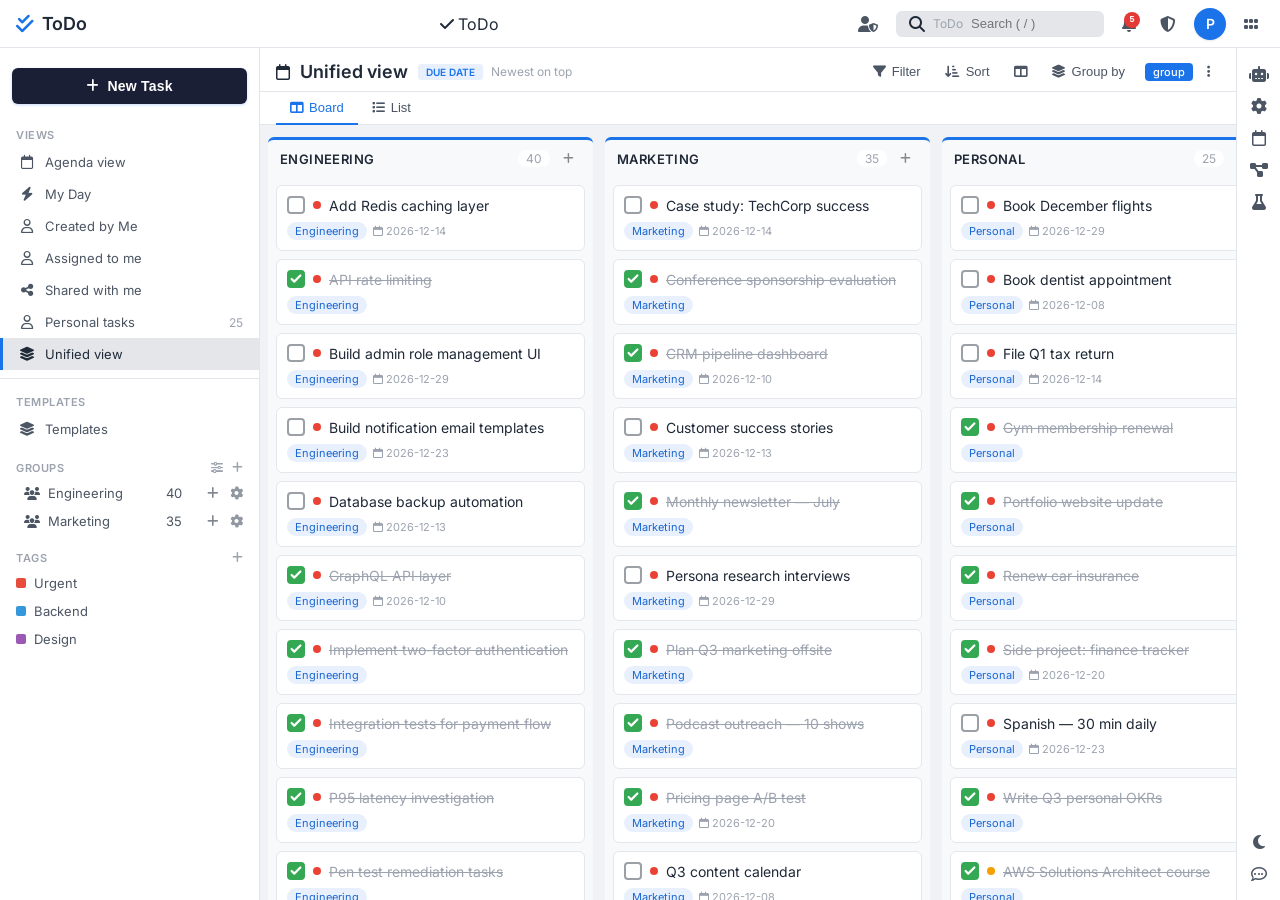
==== commit 81415462: "Add User Roles & Permission Management (PRD V1) Implements the ZTD Role & Permission Management PRD " ====
--- a/index.html
+++ b/index.html
@@ -14,6 +14,7 @@
   <link rel="stylesheet" href="admin.css?v=20260617d">
   <link rel="stylesheet" href="https://cdnjs.cloudflare.com/ajax/libs/font-awesome/6.5.1/css/all.min.css">
   <link rel="stylesheet" href="rbac.css?v=20260617d">
+  <link rel="stylesheet" href="user-roles.css?v=20260617d">
 </head>
 <body>
   <script>
@@ -973,5 +974,7 @@
   <script src="notification-settings.js?v=20260617d"></script>
   <script src="notification-bell.js?v=20260617d"></script>
   <script src="task-templates.js?v=20260617d"></script>
+  <script src="user-roles.js?v=20260617d"></script>
+  <script src="user-roles-ui.js?v=20260617d"></script>
 </body>
 </html>
--- a/user-roles.css
+++ b/user-roles.css
@@ -0,0 +1,105 @@
+/* user-roles.css — Roles & Permission Management UI (additive, scoped to .ur-*) */
+
+/* Role badge */
+.ur-badge{display:inline-flex;align-items:center;gap:4px;font-size:11px;font-weight:600;
+  padding:1px 8px;border-radius:10px;color:var(--ur-c,#64748b);
+  background:color-mix(in srgb, var(--ur-c,#64748b) 14%, transparent);
+  border:1px solid color-mix(in srgb, var(--ur-c,#64748b) 34%, transparent);vertical-align:middle;}
+.ur-badge i{font-size:10px}
+
+/* Overlay + dialog */
+.ur-overlay{position:fixed;inset:0;background:rgba(15,23,42,.55);z-index:100000;
+  display:flex;align-items:center;justify-content:center;padding:24px;
+  font-family:-apple-system,BlinkMacSystemFont,"Segoe UI",Roboto,sans-serif;}
+.ur-dialog{background:var(--bg-primary,#fff);color:var(--text-primary,#1f2937);
+  width:100%;max-width:760px;max-height:88vh;border-radius:16px;overflow:hidden;
+  display:flex;flex-direction:column;box-shadow:0 24px 60px rgba(0,0,0,.35);}
+.dark-theme .ur-dialog{background:#1e293b;color:#e2e8f0}
+
+.ur-head{display:flex;align-items:center;gap:14px;padding:16px 20px;border-bottom:1px solid var(--border-color,#e5e7eb);}
+.ur-title{font-size:16px;font-weight:700;display:flex;align-items:center;gap:8px;white-space:nowrap}
+.ur-title i{color:#4285f4}
+.ur-group-wrap{margin-left:auto;font-size:13px;color:var(--text-secondary,#64748b)}
+.ur-close{background:none;border:none;font-size:26px;line-height:1;cursor:pointer;color:var(--text-secondary,#94a3b8);padding:0 4px}
+.ur-close:hover{color:#ef4444}
+
+.ur-tabs{display:flex;gap:2px;padding:0 16px;border-bottom:1px solid var(--border-color,#e5e7eb)}
+.ur-tab{background:none;border:none;padding:12px 16px;font-size:13px;font-weight:600;cursor:pointer;
+  color:var(--text-secondary,#64748b);border-bottom:2px solid transparent;display:flex;align-items:center;gap:6px}
+.ur-tab:hover{color:var(--text-primary,#1f2937)}
+.ur-tab.active{color:#4285f4;border-bottom-color:#4285f4}
+
+.ur-body{padding:18px 20px;overflow:auto}
+.ur-section{display:flex;flex-direction:column;gap:12px}
+.ur-desc{font-size:12.5px;color:var(--text-secondary,#64748b);margin:0}
+
+.ur-foot{display:flex;align-items:center;gap:12px;padding:12px 20px;border-top:1px solid var(--border-color,#e5e7eb);
+  font-size:12.5px;background:var(--bg-secondary,#f8fafc)}
+.dark-theme .ur-foot{background:#0f172a}
+.ur-foot-note{color:var(--text-secondary,#94a3b8);margin-left:auto}
+
+/* Inputs */
+.ur-select,.ur-input{padding:7px 10px;border:1px solid var(--border-color,#d1d5db);border-radius:8px;
+  font-size:13px;background:var(--bg-primary,#fff);color:inherit;outline:none;max-width:100%}
+.dark-theme .ur-select,.dark-theme .ur-input{background:#0f172a;border-color:#334155}
+.ur-input{width:100%;box-sizing:border-box}
+
+/* Members table */
+.ur-table{width:100%;border-collapse:collapse;font-size:13px}
+.ur-table th{text-align:left;font-size:11px;text-transform:uppercase;letter-spacing:.04em;color:var(--text-secondary,#94a3b8);
+  padding:8px 10px;border-bottom:1px solid var(--border-color,#e5e7eb)}
+.ur-table td{padding:10px;border-bottom:1px solid var(--border-color,#f1f5f9);vertical-align:middle}
+.ur-user{display:flex;align-items:center;gap:10px}
+.ur-avatar{width:30px;height:30px;border-radius:50%;display:flex;align-items:center;justify-content:center;
+  color:#fff;font-size:12px;font-weight:700;flex-shrink:0}
+.ur-email{color:var(--text-secondary,#64748b)}
+
+/* Permission tab */
+.ur-perm-row{padding:12px 0;border-bottom:1px solid var(--border-color,#f1f5f9)}
+.ur-perm-q{font-size:13.5px;font-weight:600;margin-bottom:8px}
+.ur-perm-opts{display:flex;flex-wrap:wrap;gap:14px}
+.ur-radio,.ur-chk{display:inline-flex;align-items:center;gap:6px;font-size:13px;cursor:pointer}
+.ur-picker{margin-top:10px;display:flex;flex-wrap:wrap;gap:12px;padding:10px;border:1px dashed var(--border-color,#cbd5e1);border-radius:8px}
+.ur-banner{display:flex;align-items:center;gap:8px;font-size:12.5px;padding:10px 12px;border-radius:8px;
+  background:#eff6ff;color:#1d4ed8;border:1px solid #bfdbfe}
+.dark-theme .ur-banner{background:rgba(59,130,246,.12);color:#93c5fd;border-color:rgba(59,130,246,.3)}
+.ur-banner-muted{background:var(--bg-secondary,#f8fafc);color:var(--text-secondary,#64748b);border-color:var(--border-color,#e5e7eb)}
+
+/* Custom roles */
+.ur-crole-head{display:flex;align-items:center;justify-content:space-between;gap:12px}
+.ur-crole{display:flex;align-items:center;justify-content:space-between;gap:10px;padding:10px 12px;
+  border:1px solid var(--border-color,#e5e7eb);border-radius:10px;margin-top:8px}
+.ur-crole-actions{display:flex;gap:8px}
+.ur-btn{background:#4285f4;color:#fff;border:none;border-radius:8px;padding:9px 14px;font-size:13px;font-weight:600;cursor:pointer;display:inline-flex;align-items:center;gap:6px}
+.ur-btn:hover{filter:brightness(.95)}
+.ur-btn[disabled]{opacity:.5;cursor:not-allowed}
+.ur-btn.ur-ghost{background:transparent;color:var(--text-secondary,#64748b);border:1px solid var(--border-color,#d1d5db)}
+.ur-btn-sm{background:var(--bg-secondary,#f1f5f9);border:1px solid var(--border-color,#e5e7eb);border-radius:7px;padding:5px 10px;font-size:12px;cursor:pointer;color:inherit}
+.ur-btn-sm.ur-danger{color:#ef4444;border-color:#fecaca;background:#fef2f2}
+.dark-theme .ur-btn-sm.ur-danger{background:rgba(239,68,68,.12);border-color:rgba(239,68,68,.3)}
+
+/* Custom role builder */
+.ur-builder{margin-top:14px;padding:16px;border:1px solid var(--border-color,#e5e7eb);border-radius:12px;background:var(--bg-secondary,#f8fafc);display:flex;flex-direction:column;gap:14px}
+.dark-theme .ur-builder{background:#0f172a}
+.ur-field{display:flex;flex-direction:column;gap:6px}
+.ur-field label{font-size:12px;font-weight:600;color:var(--text-secondary,#64748b)}
+.ur-matrix{display:grid;grid-template-columns:repeat(auto-fit,minmax(190px,1fr));gap:14px}
+.ur-cat{border:1px solid var(--border-color,#e5e7eb);border-radius:10px;padding:12px;background:var(--bg-primary,#fff)}
+.dark-theme .ur-cat{background:#1e293b}
+.ur-cat-title{font-size:11px;text-transform:uppercase;letter-spacing:.04em;color:#4285f4;font-weight:700;margin-bottom:8px}
+.ur-cat .ur-chk{display:flex;padding:5px 0}
+.ur-builder-actions{display:flex;gap:10px}
+
+/* ── DOM masking (hide unauthorized actions) ── */
+body.ur-no-delete [data-action="delete"],
+body.ur-no-delete .task-delete-btn,
+body.ur-no-delete .fa-trash{ }               /* delete controls hidden contextually via JS + below */
+body.ur-viewer-mode #newTaskBtn{display:none !important}
+body.ur-viewer-mode .ntm-subtask-add-btn,
+body.ur-viewer-mode #addGroupBtn,
+body.ur-viewer-mode #addTagBtn{display:none !important}
+/* Viewer read-only: strip edit affordances on task detail fields */
+body.ur-viewer-mode #detailTitle,
+body.ur-viewer-mode #detailDesc,
+body.ur-viewer-mode #detailNotes{pointer-events:none;background:transparent !important;border-color:transparent !important}
+body.ur-viewer-mode #commentInput{display:none}
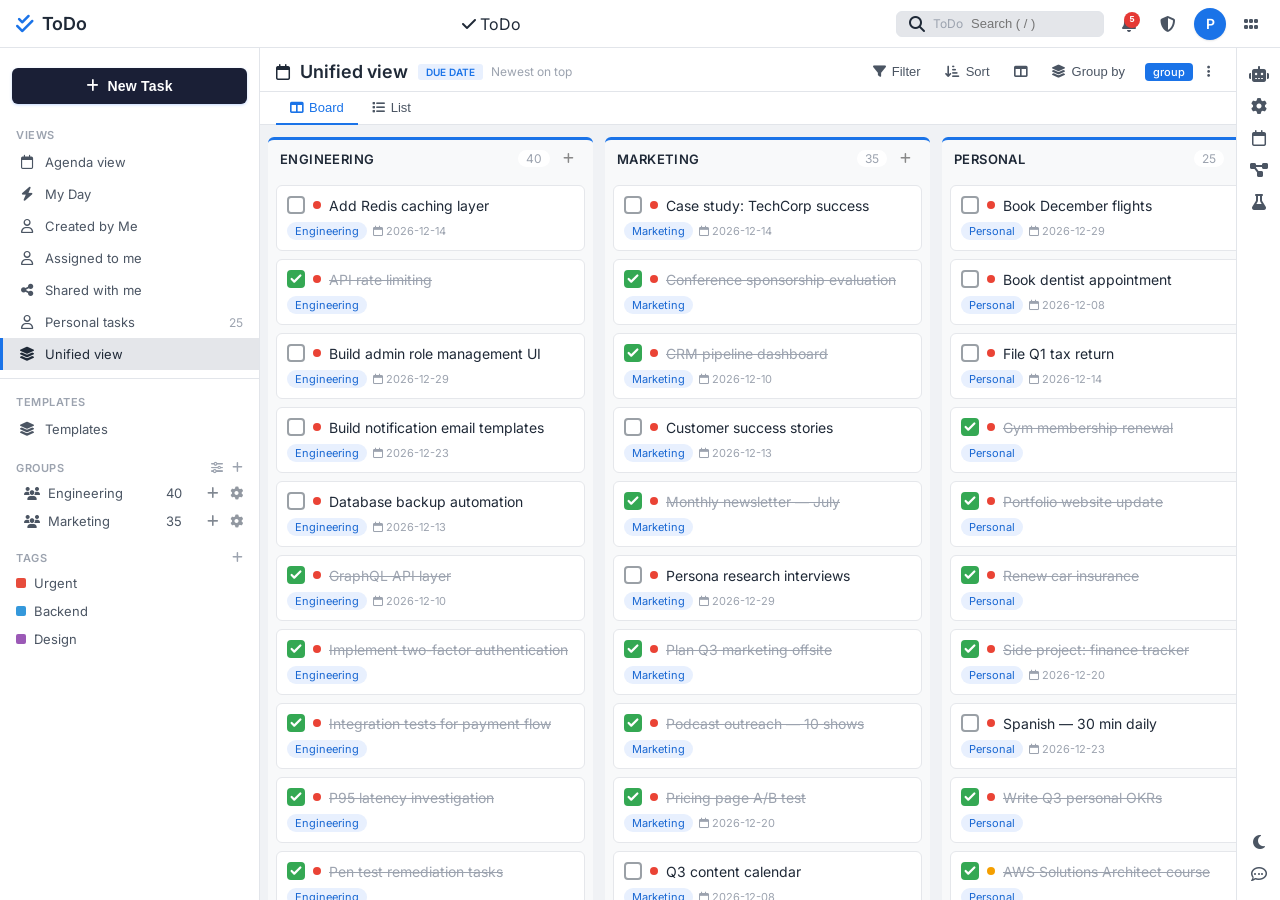
==== commit 37b11884: "Move Roles & Permissions into Group Settings (per-group) Per feedback: this is a group-specific feat" ====
--- a/index.html
+++ b/index.html
@@ -832,6 +832,7 @@
                                     <div class="task-settings-nav-item" data-tsection="customFields">Custom fields</div>
                                     <div class="task-settings-nav-item" data-tsection="otherSettings">Other settings</div>
                 <div class="task-settings-nav-item" data-tsection="approvals">Rules & Approvals</div>
+                <div class="task-settings-nav-item" data-tsection="roles">Roles &amp; Permissions</div>
                                 </div>
                                 <div class="task-settings-content">
                                     <!-- Category -->
@@ -891,6 +892,12 @@
                 <h2>Rules & Approvals</h2>
                 <p class="settings-description">Configure the approval workflow for tasks in this group. Only group admins can manage these settings.</p>
                 <div id="approvalSettingsMount"></div>
+              </div>
+              <!-- Roles & Permissions (this group) -->
+              <div class="task-settings-section" id="tsection-roles">
+                <h2>Roles &amp; Permissions</h2>
+                <p class="settings-description">Manage member roles, action-level permissions, and custom roles for this group. Settings apply only to this group.</p>
+                <div id="rolesSettingsMount"></div>
               </div>
               <!-- Other Settings -->
               <div class="task-settings-section" id="tsection-otherSettings">
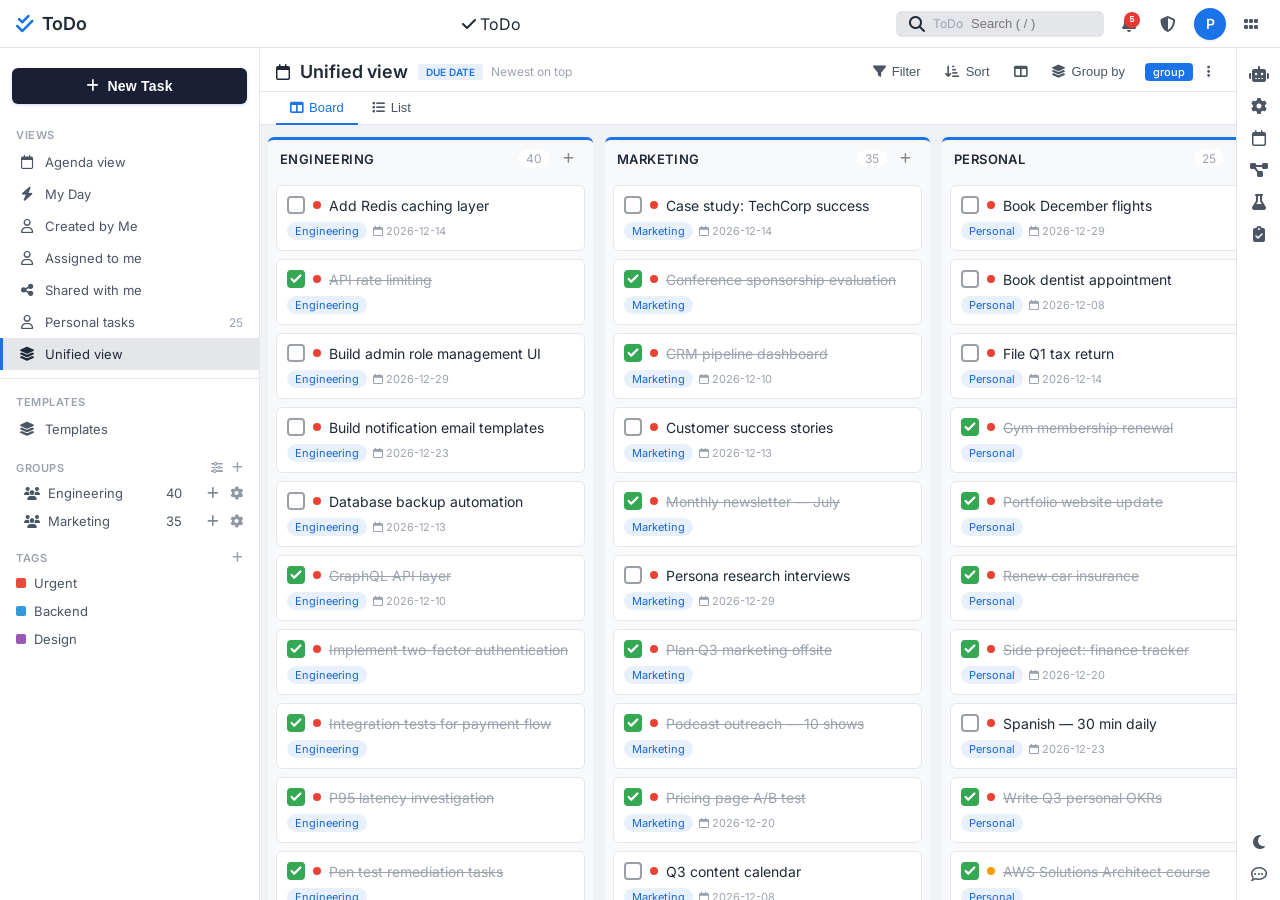
==== commit 815a0218: "Restructure Approval Workflow per new PRD (local, self-contained) The legacy approval stack (approva" ====
--- a/index.html
+++ b/index.html
@@ -7,14 +7,14 @@
   <meta http-equiv="Pragma" content="no-cache">
   <meta http-equiv="Expires" content="0">
   <title>ToDo</title>
-  <link rel="stylesheet" href="styles.css?v=20260617d">
-  <link rel="stylesheet" href="settings.css?v=20260617d">
-  <link rel="stylesheet" href="approval.css?v=20260617d">
-    <link rel="stylesheet" href="auth.css?v=20260617d">
-  <link rel="stylesheet" href="admin.css?v=20260617d">
+  <link rel="stylesheet" href="styles.css?v=20260618e">
+  <link rel="stylesheet" href="settings.css?v=20260618e">
+  <link rel="stylesheet" href="approval.css?v=20260618e">
+    <link rel="stylesheet" href="auth.css?v=20260618e">
+  <link rel="stylesheet" href="admin.css?v=20260618e">
   <link rel="stylesheet" href="https://cdnjs.cloudflare.com/ajax/libs/font-awesome/6.5.1/css/all.min.css">
-  <link rel="stylesheet" href="rbac.css?v=20260617d">
-  <link rel="stylesheet" href="user-roles.css?v=20260617d">
+  <link rel="stylesheet" href="rbac.css?v=20260618e">
+  <link rel="stylesheet" href="user-roles.css?v=20260618e">
 </head>
 <body>
   <script>
@@ -125,6 +125,7 @@
       <button class="icon-btn" title="Calendar"><i class="fa-regular fa-calendar"></i></button>
       <button class="icon-btn" title="Workflow" id="workflowBtn"><i class="fa-solid fa-diagram-project"></i></button>
       <button class="icon-btn" title="Playground" id="playgroundBtn"><i class="fa-solid fa-flask"></i></button>
+      <button class="icon-btn" title="Approvals Hub" id="approvalsHubBtn"><i class="fa-solid fa-clipboard-check"></i></button>
       <div class="sidebar-spacer"></div>
       <button class="icon-btn theme-toggle" id="themeToggle" id="themeToggleBtn" title="Toggle theme"><i class="fa-solid fa-moon"></i></button>
       <button class="icon-btn" title="Feedback"><i class="fa-regular fa-comment-dots"></i></button>
@@ -315,26 +316,26 @@
     <div id="ntmAssigneeList"></div>
   </div>
 </div>
-    <script src="local-backend.js?v=20260617d"></script>
-    <script src="shadow-auth-gate.js?v=20260617d"></script>
-  <script src="approval-backend.js?v=20260617d"></script>
-  <script src="approval-ui.js?v=20260617d"></script>
-  <script src="agenda-view.js?v=20260617d"></script>
-  <script src="myday-view.js?v=20260617d"></script>
-  <script src="createdbyme-view.js?v=20260617d"></script>
-  <script src="app.js?v=20260617d"></script>
-  <script src="group-ui.js?v=20260617d"></script>
-    <script src="auth.js?v=20260617d"></script>
-    <script src="onboarding.js?v=20260617d"></script>
-      <script src="task-enhancements.js?v=20260617d"></script>
-  <script src="workflow-engine.js?v=20260617d"></script>
-  <script src="workflow-builder.js?v=20260617d"></script>
-  <script src="shadow-workflow-patch.js?v=20260617d"></script>
-  <script src="shadow-workflow-backend.js?v=20260617d"></script>
- <script src="rbac.js?v=20260617d"></script>
-<script src="shadow-db-patch.js?v=20260617d"></script>
-  <script src="theme.js?v=20260617d"></script>
-  <script src="admin.js?v=20260617d"></script>
+    <script src="local-backend.js?v=20260618e"></script>
+    <script src="shadow-auth-gate.js?v=20260618e"></script>
+  <script src="approval-engine.js?v=20260618e"></script>
+  <script src="approval-flow-ui.js?v=20260618e"></script>
+  <script src="agenda-view.js?v=20260618e"></script>
+  <script src="myday-view.js?v=20260618e"></script>
+  <script src="createdbyme-view.js?v=20260618e"></script>
+  <script src="app.js?v=20260618e"></script>
+  <script src="group-ui.js?v=20260618e"></script>
+    <script src="auth.js?v=20260618e"></script>
+    <script src="onboarding.js?v=20260618e"></script>
+      <script src="task-enhancements.js?v=20260618e"></script>
+  <script src="workflow-engine.js?v=20260618e"></script>
+  <script src="workflow-builder.js?v=20260618e"></script>
+  <script src="shadow-workflow-patch.js?v=20260618e"></script>
+  <script src="shadow-workflow-backend.js?v=20260618e"></script>
+ <script src="rbac.js?v=20260618e"></script>
+<script src="shadow-db-patch.js?v=20260618e"></script>
+  <script src="theme.js?v=20260618e"></script>
+  <script src="admin.js?v=20260618e"></script>
 
   </script>
 
@@ -772,7 +773,9 @@
                         </div>
                         <div class="group-detail-tabs">
                             <button class="group-tab active" data-tab="general">General</button>
-                            <button class="group-tab" data-tab="members">Members</button>
+                            <button class="group-tab" data-tab="memberRoles">Member Roles</button>
+                            <button class="group-tab" data-tab="permissionMgmt">Permissions</button>
+                            <button class="group-tab" data-tab="approvals">Approvals</button>
                             <button class="group-tab" data-tab="taskSettings">Task Settings</button>
                         </div>
                         
@@ -820,7 +823,22 @@
                                 <!-- Members populated by JS -->
                             </div>
                         </div>
-                        
+
+                        <!-- Member Roles Tab (role assignment + custom roles) -->
+                        <div class="group-tab-content" id="tab-memberRoles">
+                            <div id="memberRolesMount"></div>
+                        </div>
+
+                        <!-- Permission Management Tab (action-level permissions) -->
+                        <div class="group-tab-content" id="tab-permissionMgmt">
+                            <div id="permissionMgmtMount"></div>
+                        </div>
+
+                        <!-- Approvals Tab (approval workflow config) -->
+                        <div class="group-tab-content" id="tab-approvals">
+                            <div id="approvalConfigMount"></div>
+                        </div>
+
                         <!-- Task Settings Tab -->
                         <div class="group-tab-content" id="tab-taskSettings">
                             <div class="task-settings-layout">
@@ -831,8 +849,6 @@
                                     <div class="task-settings-nav-item" data-tsection="tags">Tags</div>
                                     <div class="task-settings-nav-item" data-tsection="customFields">Custom fields</div>
                                     <div class="task-settings-nav-item" data-tsection="otherSettings">Other settings</div>
-                <div class="task-settings-nav-item" data-tsection="approvals">Rules & Approvals</div>
-                <div class="task-settings-nav-item" data-tsection="roles">Roles &amp; Permissions</div>
                                 </div>
                                 <div class="task-settings-content">
                                     <!-- Category -->
@@ -888,17 +904,6 @@
                                         <div class="settings-item-list" id="customFieldsList"></div>
                                     </div>
                                     <!-- Other Settings -->
-                                    <div class="task-settings-section" id="tsection-approvals">
-                <h2>Rules & Approvals</h2>
-                <p class="settings-description">Configure the approval workflow for tasks in this group. Only group admins can manage these settings.</p>
-                <div id="approvalSettingsMount"></div>
-              </div>
-              <!-- Roles & Permissions (this group) -->
-              <div class="task-settings-section" id="tsection-roles">
-                <h2>Roles &amp; Permissions</h2>
-                <p class="settings-description">Manage member roles, action-level permissions, and custom roles for this group. Settings apply only to this group.</p>
-                <div id="rolesSettingsMount"></div>
-              </div>
               <!-- Other Settings -->
               <div class="task-settings-section" id="tsection-otherSettings">
                                         <h2>Other settings</h2>
@@ -943,8 +948,8 @@
                 </div></div>
         </div>
     </div>
-  <script src="settings.js?v=20260617d"></script>
-<script src="task-form-fixes.js?v=20260617d"></script>
+  <script src="settings.js?v=20260618e"></script>
+<script src="task-form-fixes.js?v=20260618e"></script>
   <script>
     (function() {
       function patchSettingsClose() {
@@ -975,13 +980,13 @@
       }
     })();
   </script>
-<script src="shadow-view-kit.js?v=20260617d"></script>
-  <script src="shadow-user-access.js?v=20260617d"></script>  <script src="shadow-agenda-fix.js?v=20260617d"></script><script src="shadow-approval-patch.js?v=20260617d"></script>
-  <script src="task-likes.js?v=20260617d"></script>
-  <script src="notification-settings.js?v=20260617d"></script>
-  <script src="notification-bell.js?v=20260617d"></script>
-  <script src="task-templates.js?v=20260617d"></script>
-  <script src="user-roles.js?v=20260617d"></script>
-  <script src="user-roles-ui.js?v=20260617d"></script>
+<script src="shadow-view-kit.js?v=20260618e"></script>
+  <script src="shadow-user-access.js?v=20260618e"></script>  <script src="shadow-agenda-fix.js?v=20260618e"></script>
+  <script src="task-likes.js?v=20260618e"></script>
+  <script src="notification-settings.js?v=20260618e"></script>
+  <script src="notification-bell.js?v=20260618e"></script>
+  <script src="task-templates.js?v=20260618e"></script>
+  <script src="user-roles.js?v=20260618e"></script>
+  <script src="user-roles-ui.js?v=20260618e"></script>
 </body>
 </html>
--- a/approval.css
+++ b/approval.css
@@ -709,3 +709,34 @@
   .form-select, .form-textarea { font-size: 16px; }
   .decision-btn { width: 100%; justify-content: center; padding: 10px; }
 }
+
+/* ── Approval Workflow rebuild (PRD) — Hub + badge + acting-as ── */
+.ap-avatar{display:inline-flex;align-items:center;justify-content:center;width:26px;height:26px;border-radius:50%;color:#fff;font-size:11px;font-weight:700}
+.audit-role{color:var(--text-secondary,#94a3b8);font-size:11px}
+
+/* RHS hub icon badge */
+#approvalsHubBtn{position:relative}
+.ap-hub-badge{position:absolute;top:2px;right:2px;min-width:16px;height:16px;padding:0 4px;border-radius:8px;background:#ea4335;color:#fff;font-size:10px;font-weight:700;line-height:16px;text-align:center}
+
+/* Hub dialog */
+.modal-content.ap-hub{width:620px;max-width:94vw;max-height:86vh;display:flex;flex-direction:column}
+.ap-hub-header{display:flex;align-items:center;gap:12px}
+.ap-hub-header .ap-actas{margin-left:auto;font-size:12px;font-weight:400;color:var(--text-secondary,#64748b);display:flex;align-items:center;gap:6px}
+.ap-hub-header .ap-actas .form-select{padding:4px 8px;font-size:12px}
+.ap-hub-close{background:none;border:none;font-size:24px;line-height:1;cursor:pointer;color:#fff;opacity:.9}
+.ap-hub-tabs{display:flex;gap:2px;padding:0 16px;border-bottom:1px solid var(--border-color,#e5e7eb)}
+.ap-hub-tab{background:none;border:none;padding:11px 14px;font-size:13px;font-weight:600;cursor:pointer;color:var(--text-secondary,#64748b);border-bottom:2px solid transparent}
+.ap-hub-tab.active{color:#4285f4;border-bottom-color:#4285f4}
+.ap-hub-section-title{font-size:11px;text-transform:uppercase;letter-spacing:.04em;color:var(--text-secondary,#94a3b8);font-weight:700;margin:14px 0 6px}
+.ap-hub-row{display:flex;align-items:center;gap:12px;padding:10px 12px;border:1px solid var(--border-color,#e5e7eb);border-radius:10px;margin-bottom:8px}
+.ap-hub-row-main{flex:1;min-width:0}
+.ap-hub-task{font-weight:600;font-size:13.5px;white-space:nowrap;overflow:hidden;text-overflow:ellipsis}
+.ap-hub-meta{font-size:12px;color:var(--text-secondary,#64748b);margin-top:2px}
+.ap-hub-actions{display:flex;gap:6px;flex-shrink:0}
+.ap-hub-actions .decision-btn{padding:5px 10px;font-size:12px}
+.ap-status{font-weight:600}
+.ap-status.pending_approval{color:#ea4335}
+.ap-status.approved{color:#34a853}
+.ap-status.rejected{color:#ea4335}
+.ap-status.changes_requested{color:#f59e0b}
+.ap-status.aborted{color:#718096}
